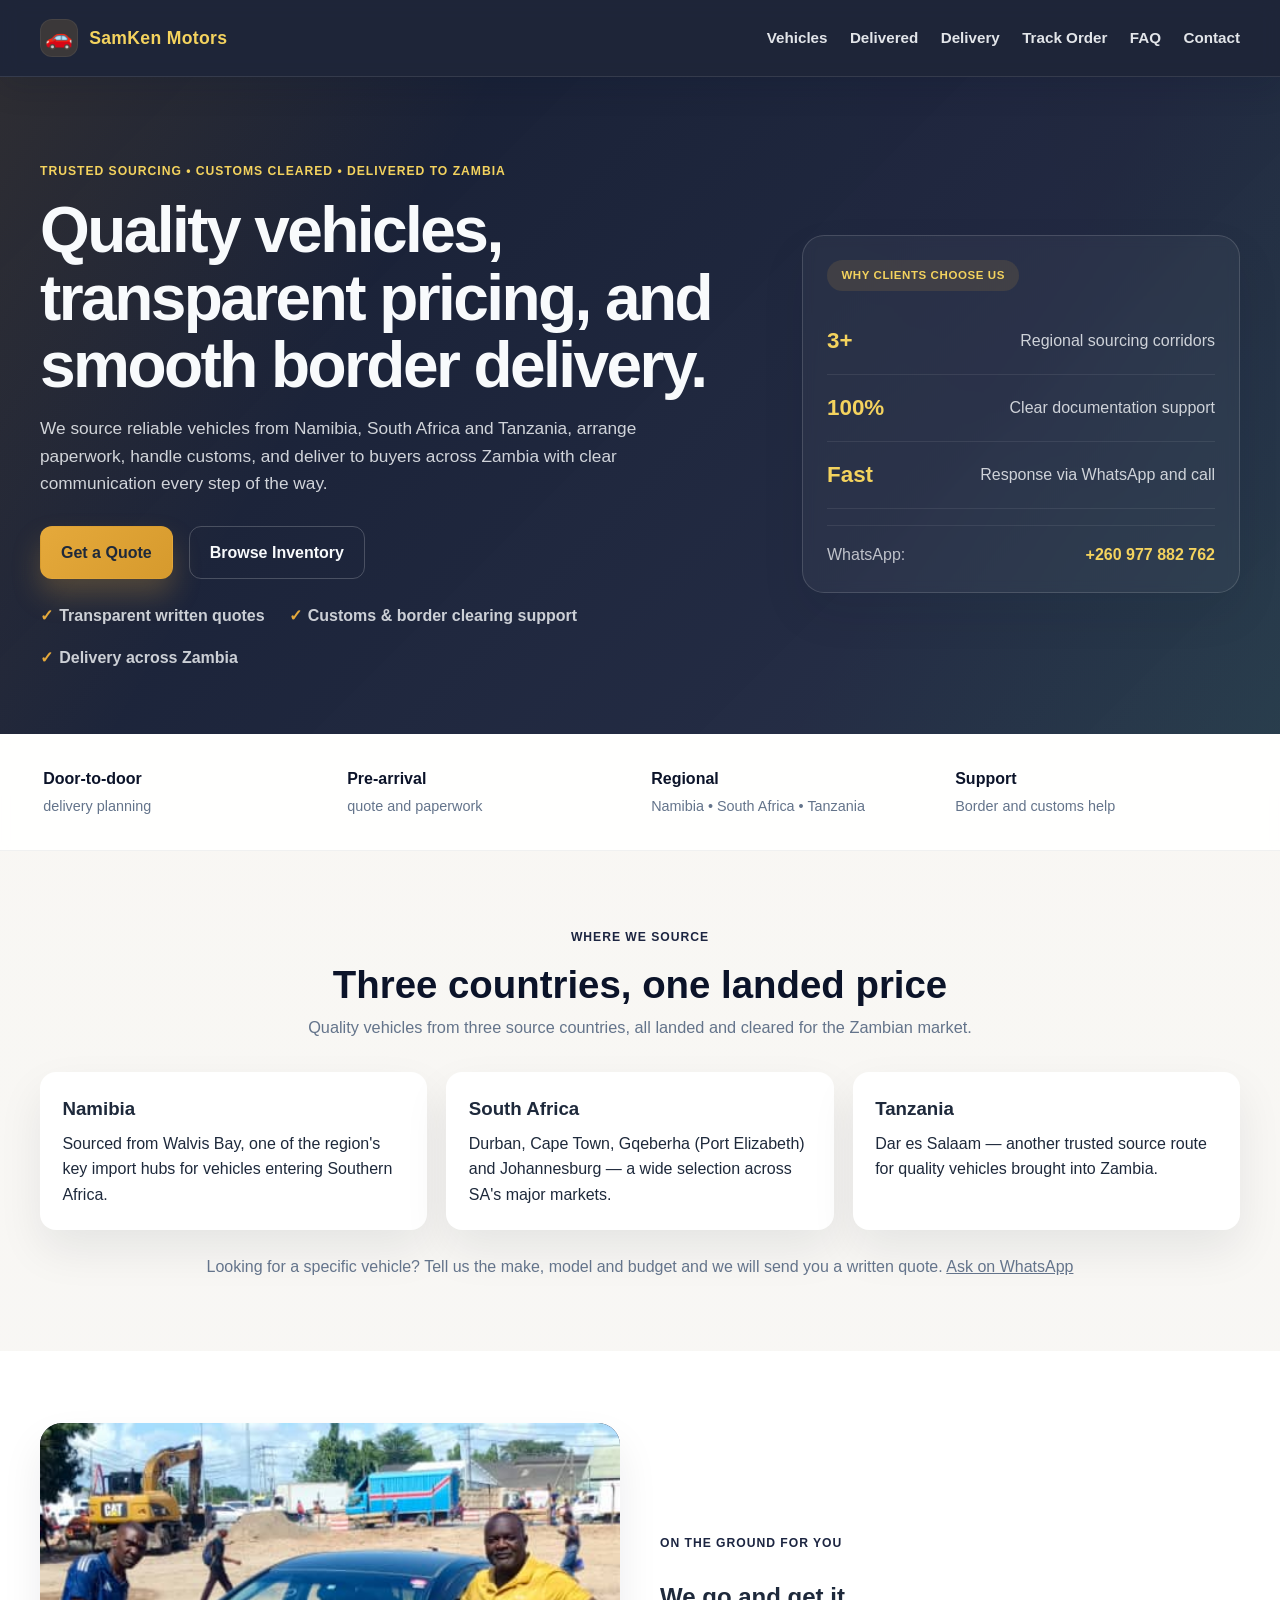
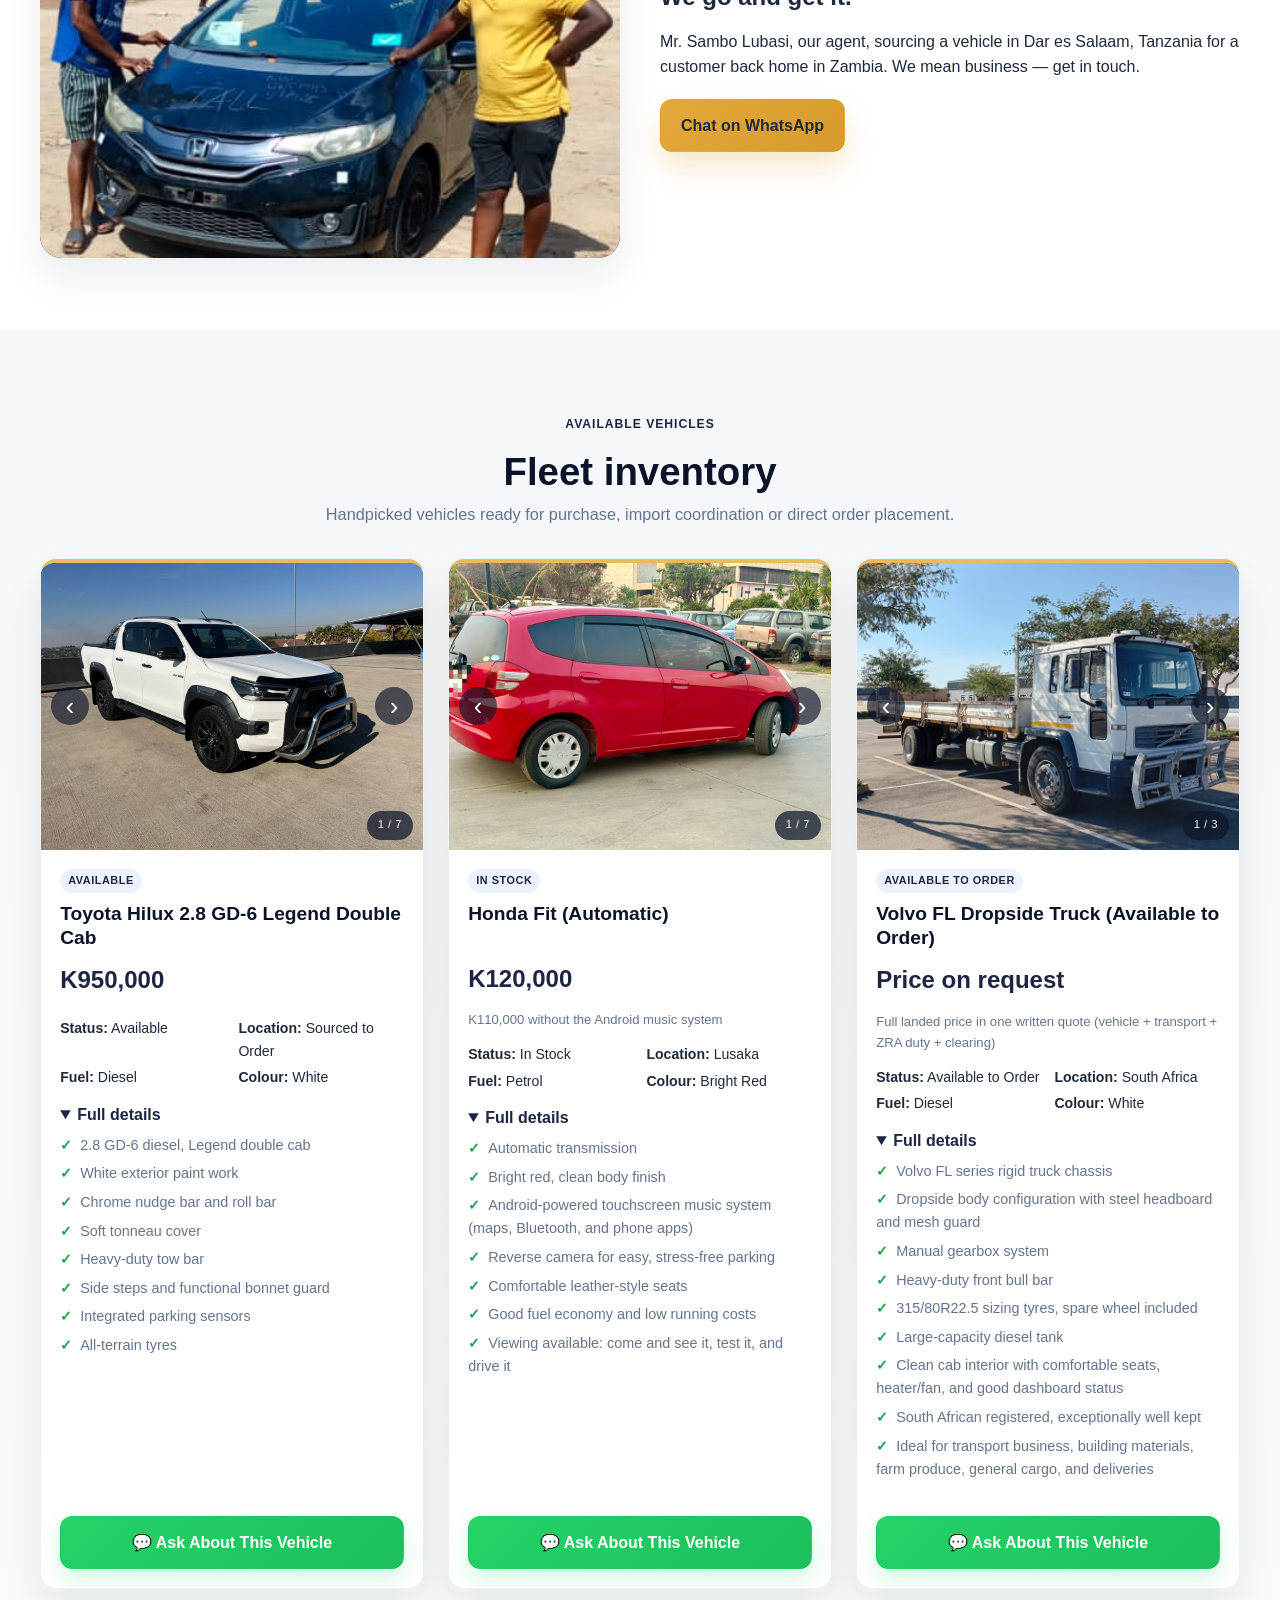
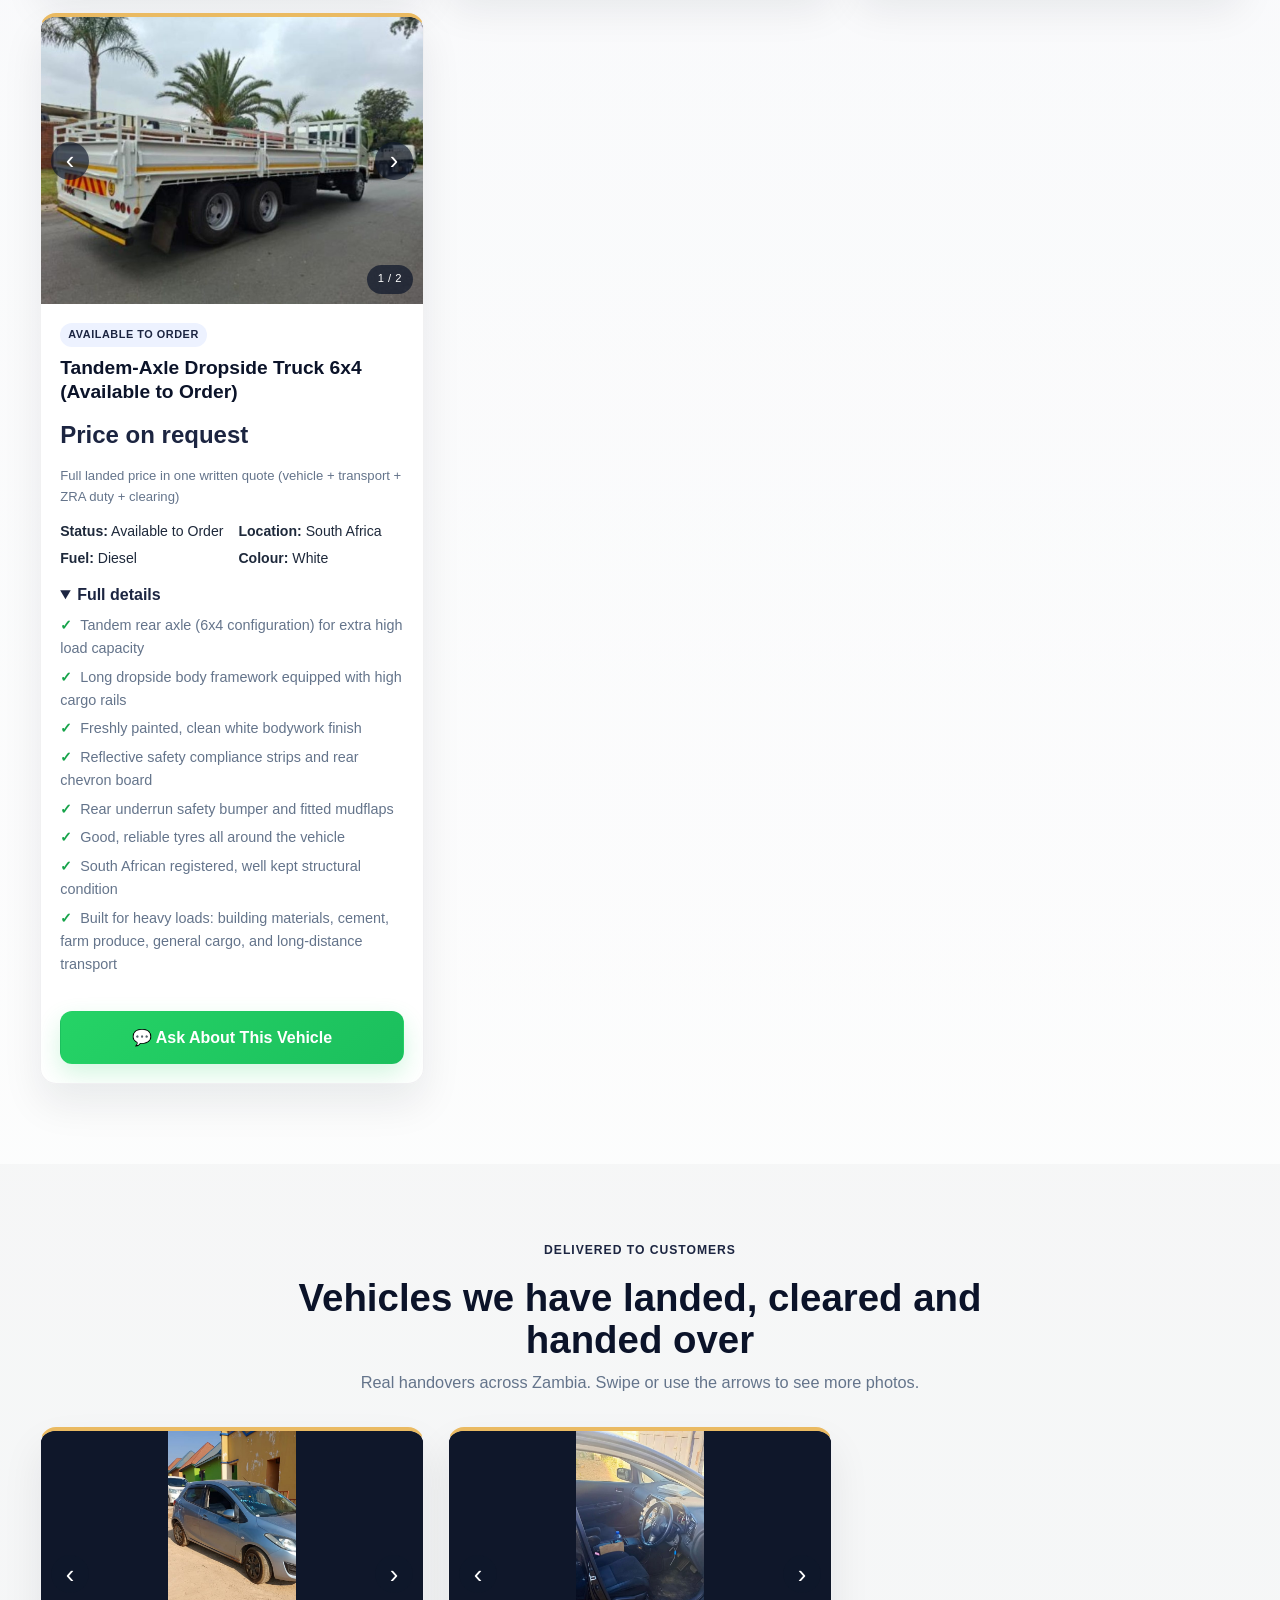
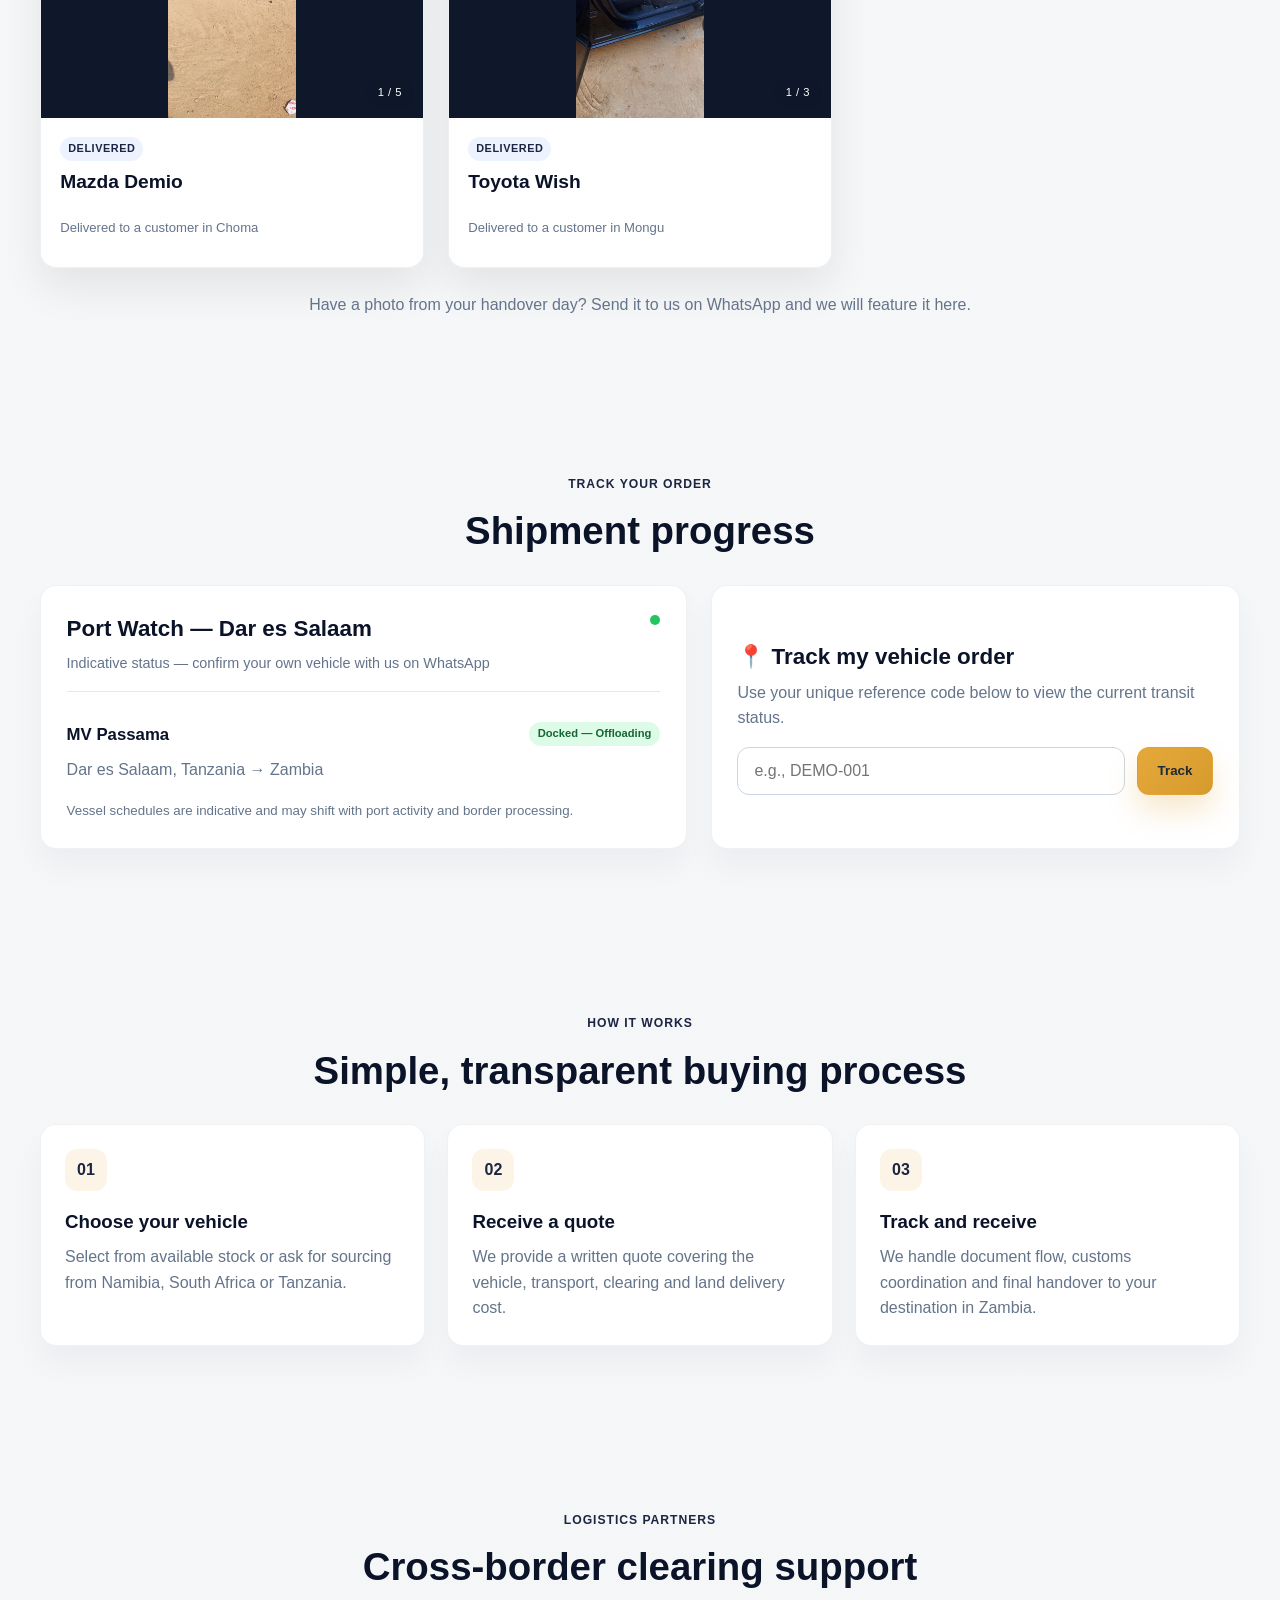
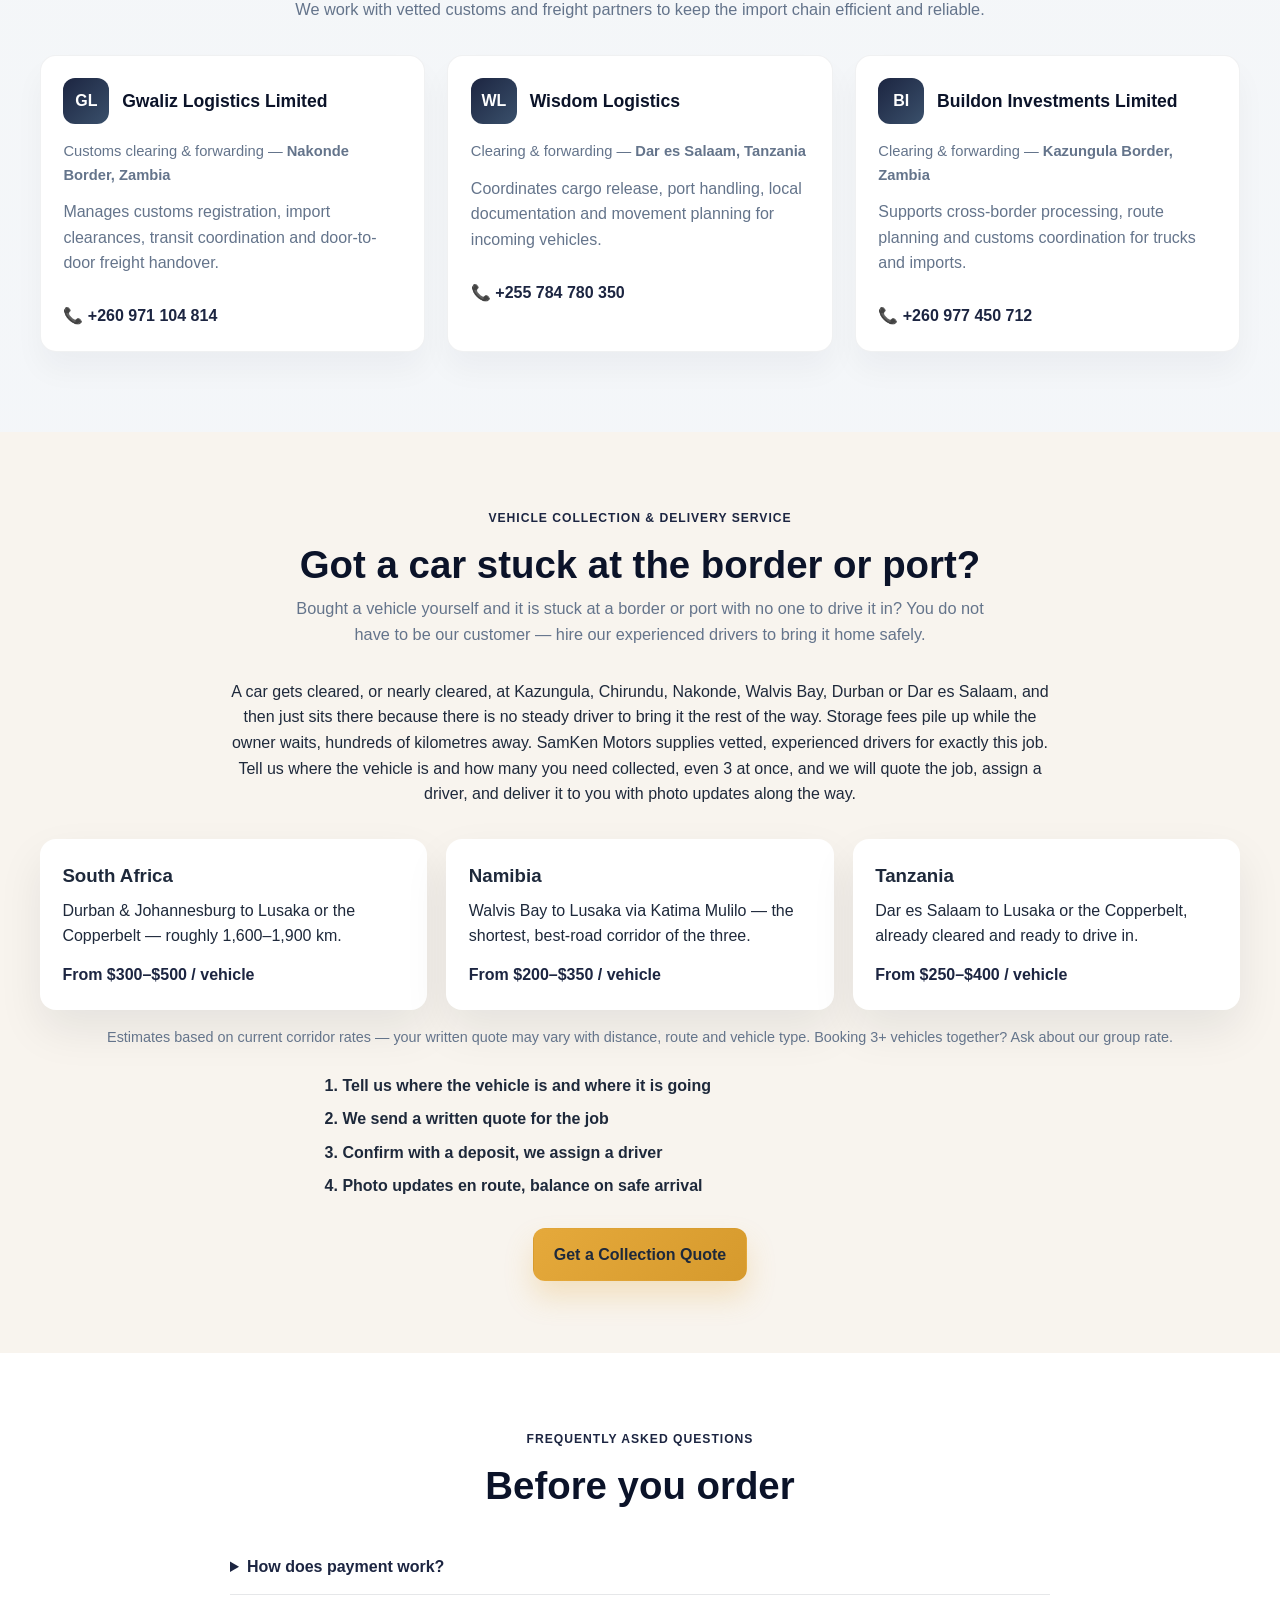
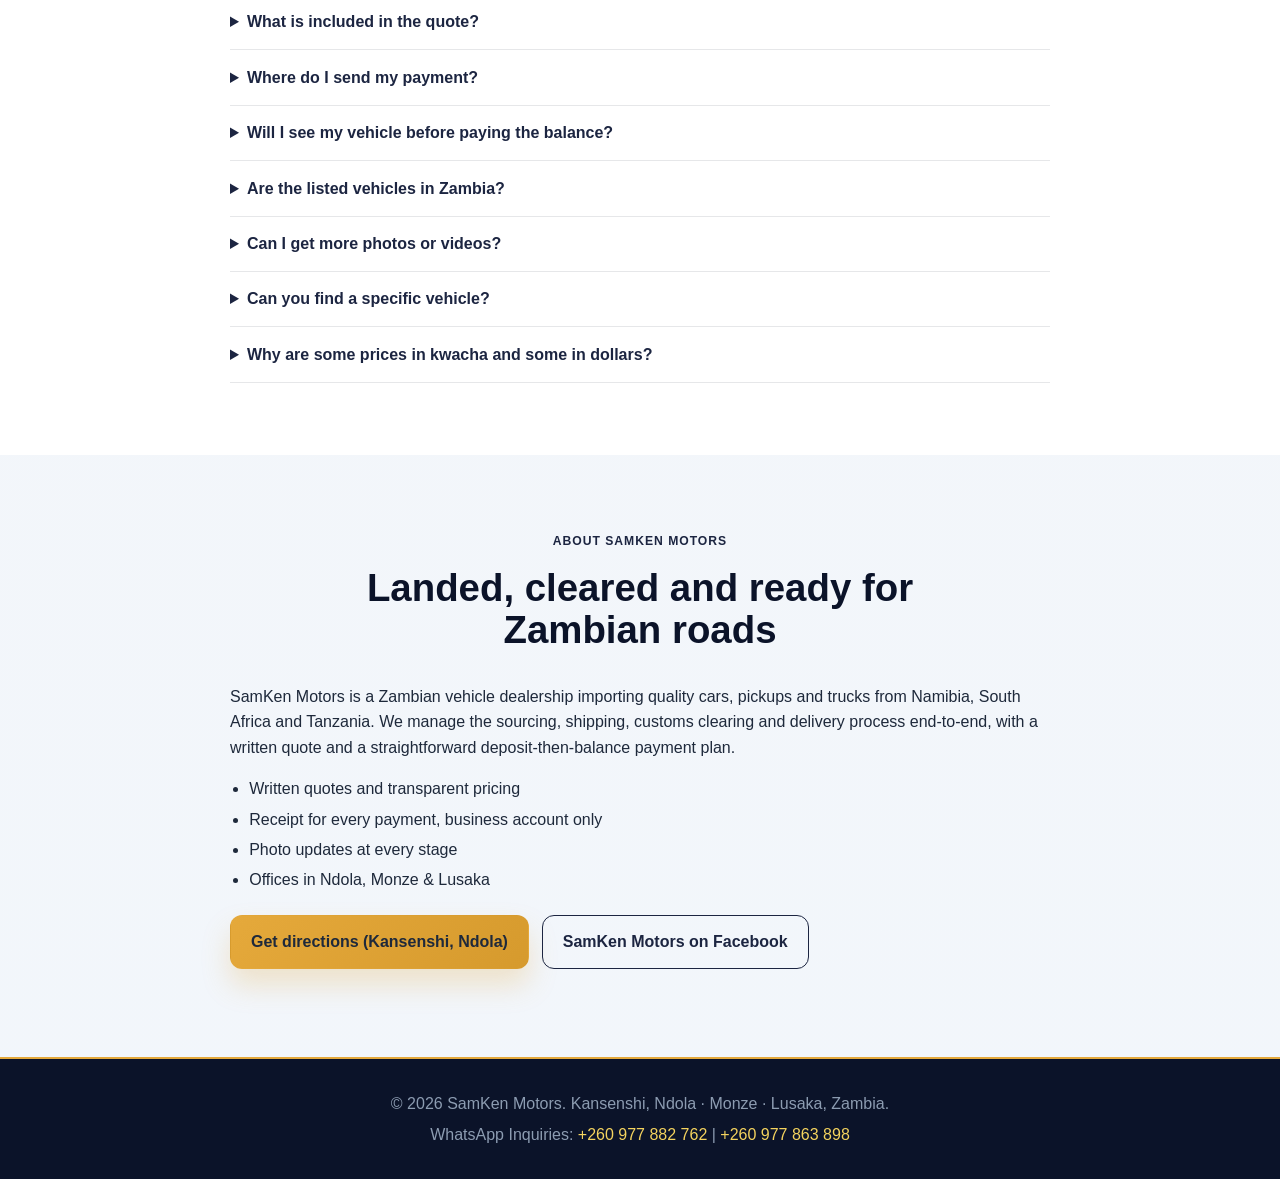
==== index.html @ f3cfbfd2 "Add files via upload" ====
<!DOCTYPE html>
<html lang="en">
  <head>
    <meta charset="UTF-8" />
    <meta name="viewport" content="width=device-width, initial-scale=1.0" />
    <meta
      name="description"
      content="SamKen Motors supplies quality vehicles from Namibia, South Africa and Tanzania to Zambia with transparent pricing, clear customs support and reliable delivery."
    />
    <meta name="theme-color" content="#0b1329" />
    <title>SamKen Motors | Quality Vehicles Delivered to Zambia</title>
    <link rel="stylesheet" href="styles.css" />
  </head>
  <body>
    <header class="site-header">
      <div class="container nav-container">
        <div class="brand" aria-label="SamKen Motors home">
          <span class="brand-logo">🚗</span>
          <span class="brand-name">SamKen Motors</span>
        </div>

        <button id="nav-toggle" class="nav-toggle-btn" aria-label="Toggle navigation menu">
          <span></span>
          <span></span>
          <span></span>
        </button>

        <nav id="nav-menu" class="nav-links" aria-label="Main navigation">
          <a href="#inventory-gallery">Vehicles</a>
          <a href="#delivered-section">Delivered</a>
          <a href="#delivery-service">Delivery</a>
          <a href="#tracking-portal">Track Order</a>
          <a href="#faq">FAQ</a>
          <a href="#contact-section">Contact</a>
        </nav>
      </div>
    </header>

    <main>
      <section class="hero-section">
        <div class="container hero-layout">
          <div class="hero-copy">
            <p class="eyebrow">Trusted sourcing • Customs cleared • Delivered to Zambia</p>
            <h1>Quality vehicles, transparent pricing, and smooth border delivery.</h1>
            <p class="hero-text">
              We source reliable vehicles from Namibia, South Africa and Tanzania, arrange paperwork,
              handle customs, and deliver to buyers across Zambia with clear communication every step of the way.
            </p>

            <div class="cta-row">
              <a class="btn btn-primary" href="https://wa.me/260977882762?text=Hello%20SamKen%20Motors%2C%20I%20want%20to%20buy%20a%20vehicle" target="_blank" rel="noopener">Get a Quote</a>
              <a class="btn btn-secondary" href="#inventory-gallery">Browse Inventory</a>
            </div>

            <ul class="hero-points" aria-label="Business benefits">
              <li>Transparent written quotes</li>
              <li>Customs &amp; border clearing support</li>
              <li>Delivery across Zambia</li>
            </ul>
          </div>

          <div class="hero-panel" aria-label="Why SamKen Motors">
            <div class="panel-badge">Why clients choose us</div>
            <div class="mini-stat">
              <strong>3+</strong>
              <span>Regional sourcing corridors</span>
            </div>
            <div class="mini-stat">
              <strong>100%</strong>
              <span>Clear documentation support</span>
            </div>
            <div class="mini-stat">
              <strong>Fast</strong>
              <span>Response via WhatsApp and call</span>
            </div>
            <div class="panel-cta">
              <span>WhatsApp:</span>
              <a href="https://wa.me/260977882762" target="_blank" rel="noopener">+260 977 882 762</a>
            </div>
          </div>
        </div>
      </section>

      <section class="trust-strip" aria-label="Company highlights">
        <div class="container trust-grid">
          <div><strong>Door-to-door</strong><span>delivery planning</span></div>
          <div><strong>Pre-arrival</strong><span>quote and paperwork</span></div>
          <div><strong>Regional</strong><span>Namibia • South Africa • Tanzania</span></div>
          <div><strong>Support</strong><span>Border and customs help</span></div>
        </div>
      </section>



      <section id="sourcing" class="sourcing-section">
        <div class="container">
          <div class="section-heading">
            <p class="eyebrow eyebrow-dark">Where we source</p>
            <h2>Three countries, one landed price</h2>
            <p class="section-subtitle">Quality vehicles from three source countries, all landed and cleared for the Zambian market.</p>
          </div>
          <div class="corridor-grid">
            <article class="corridor-card"><h3>Namibia</h3><p>Sourced from Walvis Bay, one of the region's key import hubs for vehicles entering Southern Africa.</p></article>
            <article class="corridor-card"><h3>South Africa</h3><p>Durban, Cape Town, Gqeberha (Port Elizabeth) and Johannesburg &mdash; a wide selection across SA's major markets.</p></article>
            <article class="corridor-card"><h3>Tanzania</h3><p>Dar es Salaam &mdash; another trusted source route for quality vehicles brought into Zambia.</p></article>
          </div>
          <p class="delivered-note">Looking for a specific vehicle? Tell us the make, model and budget and we will send you a written quote.
            <a href="https://wa.me/260977882762" target="_blank" rel="noopener">Ask on WhatsApp</a></p>
        </div>
      </section>

      <section id="on-ground" class="ground-section">
        <div class="container ground-layout">
          <div class="ground-photo">
            <img src="images/team-sourcing-dar-1.jpg" alt="Mr. Sambo Lubasi sourcing a vehicle in Dar es Salaam, Tanzania for a SamKen Motors customer in Zambia" loading="lazy" onerror="this.classList.add('img-broken')" />
          </div>
          <div class="ground-copy">
            <p class="eyebrow eyebrow-dark">On the ground for you</p>
            <h2>We go and get it.</h2>
            <p>
              Mr. Sambo Lubasi, our agent, sourcing a vehicle in Dar es Salaam, Tanzania for a customer back home in Zambia.
              We mean business &mdash; get in touch.
            </p>
            <a class="btn btn-primary" href="https://wa.me/260977882762" target="_blank" rel="noopener">Chat on WhatsApp</a>
          </div>
        </div>
      </section>

      <section id="inventory-gallery" class="inventory-section">
        <div class="container">
          <div class="section-heading">
            <p class="eyebrow eyebrow-dark">Available vehicles</p>
            <h2>Fleet inventory</h2>
            <p class="section-subtitle">
              Handpicked vehicles ready for purchase, import coordination or direct order placement.
            </p>
          </div>
          <div id="vehicles-grid-target" class="vehicles-grid" aria-live="polite"></div>
        </div>
      </section>


      <section id="delivered-section" class="delivered-section">
        <div class="container">
          <div class="section-heading">
            <p class="eyebrow eyebrow-dark">Delivered to customers</p>
            <h2>Vehicles we have landed, cleared and handed over</h2>
            <p class="section-subtitle">Real handovers across Zambia. Swipe or use the arrows to see more photos.</p>
          </div>
          <div id="delivered-grid-target" class="vehicles-grid"></div>
          <p class="delivered-note">Have a photo from your handover day? Send it to us on WhatsApp and we will feature it here.</p>
        </div>
      </section>

      <section id="tracking-portal" class="tracking-section">
        <div class="container">
          <div class="section-heading">
            <p class="eyebrow eyebrow-dark">Track your order</p>
            <h2>Shipment progress</h2>
          </div>

          <div class="tracking-layout-wrapper">
            <div class="port-watch-card">
              <div class="card-header">
                <span class="pulse-indicator"></span>
                <h3>Port Watch — Dar es Salaam</h3>
                <p class="timestamp">Indicative status &mdash; confirm your own vehicle with us on WhatsApp</p>
              </div>

              <div class="vessel-list" id="vessel-list-target"><p class="tracker-loading">Loading shipment status&hellip;</p></div>
              <p class="disclaimer">
                <small>Vessel schedules are indicative and may shift with port activity and border processing.</small>
              </p>
            </div>

            <div class="tracker-card">
              <h3>📍 Track my vehicle order</h3>
              <p>Use your unique reference code below to view the current transit status.</p>

              <form id="vessel-tracker-form" class="tracker-form" novalidate>
                <div class="input-group">
                  <input
                    type="text"
                    id="tracking-ref-code"
                    placeholder="e.g., DEMO-001"
                    aria-label="Vehicle tracking reference code"
                    required
                  />
                  <button type="submit" class="btn btn-primary">Track</button>
                </div>
              </form>

              <div id="tracking-results-output" class="tracking-output-display" aria-live="polite"></div>
            </div>
          </div>
        </div>
      </section>

      <section id="process-section" class="process-section">
        <div class="container">
          <div class="section-heading">
            <p class="eyebrow eyebrow-dark">How it works</p>
            <h2>Simple, transparent buying process</h2>
          </div>

          <div class="process-grid">
            <article class="process-card">
              <span class="step-number">01</span>
              <h3>Choose your vehicle</h3>
              <p>Select from available stock or ask for sourcing from Namibia, South Africa or Tanzania.</p>
            </article>

            <article class="process-card">
              <span class="step-number">02</span>
              <h3>Receive a quote</h3>
              <p>We provide a written quote covering the vehicle, transport, clearing and land delivery cost.</p>
            </article>

            <article class="process-card">
              <span class="step-number">03</span>
              <h3>Track and receive</h3>
              <p>We handle document flow, customs coordination and final handover to your destination in Zambia.</p>
            </article>
          </div>
        </div>
      </section>

      <section id="clearing-partners" class="partners-section">
        <div class="container">
          <div class="section-heading">
            <p class="eyebrow eyebrow-dark">Logistics partners</p>
            <h2>Cross-border clearing support</h2>
            <p class="section-subtitle">
              We work with vetted customs and freight partners to keep the import chain efficient and reliable.
            </p>
          </div>

          <div class="partners-grid">
            <article class="partner-card">
              <div class="partner-branding">
                <div class="fallback-logo">GL</div>
                <h3>Gwaliz Logistics Limited</h3>
              </div>
              <p class="corridor-tag">Customs clearing &amp; forwarding — <strong>Nakonde Border, Zambia</strong></p>
              <p class="service-details">Manages customs registration, import clearances, transit coordination and door-to-door freight handover.</p>
              <a href="tel:+260971104814" class="partner-contact">📞 +260 971 104 814</a>
            </article>

            <article class="partner-card">
              <div class="partner-branding">
                <div class="fallback-logo">WL</div>
                <h3>Wisdom Logistics</h3>
              </div>
              <p class="corridor-tag">Clearing &amp; forwarding — <strong>Dar es Salaam, Tanzania</strong></p>
              <p class="service-details">Coordinates cargo release, port handling, local documentation and movement planning for incoming vehicles.</p>
              <a href="tel:+255784780350" class="partner-contact">📞 +255 784 780 350</a>
            </article>

            <article class="partner-card">
              <div class="partner-branding">
                <div class="fallback-logo">BI</div>
                <h3>Buildon Investments Limited</h3>
              </div>
              <p class="corridor-tag">Clearing &amp; forwarding — <strong>Kazungula Border, Zambia</strong></p>
              <p class="service-details">Supports cross-border processing, route planning and customs coordination for trucks and imports.</p>
              <a href="tel:+260977450712" class="partner-contact">📞 +260 977 450 712</a>
            </article>
          </div>
        </div>
      </section>

      <section id="delivery-service" class="delivery-section">
        <div class="container">
          <div class="section-heading">
            <p class="eyebrow eyebrow-dark">Vehicle collection &amp; delivery service</p>
            <h2>Got a car stuck at the border or port?</h2>
            <p class="section-subtitle">
              Bought a vehicle yourself and it is stuck at a border or port with no one to drive it in?
              You do not have to be our customer &mdash; hire our experienced drivers to bring it home safely.
            </p>
          </div>

          <p class="delivery-intro">
            A car gets cleared, or nearly cleared, at Kazungula, Chirundu, Nakonde, Walvis Bay, Durban or Dar es Salaam,
            and then just sits there because there is no steady driver to bring it the rest of the way. Storage fees pile up
            while the owner waits, hundreds of kilometres away. SamKen Motors supplies vetted, experienced drivers for exactly
            this job. Tell us where the vehicle is and how many you need collected, even 3 at once, and we will quote the job,
            assign a driver, and deliver it to you with photo updates along the way.
          </p>

          <div class="corridor-grid">
            <article class="corridor-card">
              <h3>South Africa</h3>
              <p>Durban &amp; Johannesburg to Lusaka or the Copperbelt &mdash; roughly 1,600&ndash;1,900 km.</p>
              <p class="corridor-price">From $300&ndash;$500 / vehicle</p>
            </article>
            <article class="corridor-card">
              <h3>Namibia</h3>
              <p>Walvis Bay to Lusaka via Katima Mulilo &mdash; the shortest, best-road corridor of the three.</p>
              <p class="corridor-price">From $200&ndash;$350 / vehicle</p>
            </article>
            <article class="corridor-card">
              <h3>Tanzania</h3>
              <p>Dar es Salaam to Lusaka or the Copperbelt, already cleared and ready to drive in.</p>
              <p class="corridor-price">From $250&ndash;$400 / vehicle</p>
            </article>
          </div>

          <p class="delivery-estimate">
            Estimates based on current corridor rates &mdash; your written quote may vary with distance, route and vehicle type.
            Booking 3+ vehicles together? Ask about our group rate.
          </p>

          <ol class="delivery-steps">
            <li>Tell us where the vehicle is and where it is going</li>
            <li>We send a written quote for the job</li>
            <li>Confirm with a deposit, we assign a driver</li>
            <li>Photo updates en route, balance on safe arrival</li>
          </ol>

          <div class="delivery-cta">
            <a class="btn btn-primary" href="https://wa.me/260977882762?text=Hi%20SamKen%20Motors%2C%20I%20have%20a%20vehicle%20that%20needs%20collecting%20and%20delivering%20to%20me%20in%20Zambia." target="_blank" rel="noopener">Get a Collection Quote</a>
          </div>
        </div>
      </section>

      <section id="faq" class="faq-section">
        <div class="container faq-container">
          <div class="section-heading">
            <p class="eyebrow eyebrow-dark">Frequently asked questions</p>
            <h2>Before you order</h2>
          </div>
          <details class="faq-item"><summary>How does payment work?</summary><p>You pay a deposit to confirm the order. We buy and ship the vehicle, and you pay the balance when it arrives in Zambia.</p></details>
          <details class="faq-item"><summary>What is included in the quote?</summary><p>Vehicle + transport + ZRA duty + clearing, in one written landed price.</p></details>
          <details class="faq-item"><summary>Where do I send my payment?</summary><p>Payments go to our business account only, and you receive a receipt for every payment.</p></details>
          <details class="faq-item"><summary>Will I see my vehicle before paying the balance?</summary><p>Yes. We send photo updates at every stage, and you inspect the vehicle before paying the balance.</p></details>
          <details class="faq-item"><summary>Are the listed vehicles in Zambia?</summary><p>Some are, and you can view them (the listing says where). Others are in South Africa and available to order, and we bring them to Zambia for you.</p></details>
          <details class="faq-item"><summary>Can I get more photos or videos?</summary><p>Yes. Message us on WhatsApp and we will send more photos and videos of any vehicle.</p></details>
          <details class="faq-item"><summary>Can you find a specific vehicle?</summary><p>Yes. Tell us the make, model, year and your total budget, and we will send a written quote.</p></details>
          <details class="faq-item"><summary>Why are some prices in kwacha and some in dollars?</summary><p>Vehicle prices are in kwacha. The collection and delivery service for cars stuck at borders is quoted in US dollars because it is priced on cross-border corridor costs.</p></details>
        </div>
      </section>

      <section id="about" class="about-section">
        <div class="container about-container">
          <div class="section-heading">
            <p class="eyebrow eyebrow-dark">About SamKen Motors</p>
            <h2>Landed, cleared and ready for Zambian roads</h2>
          </div>
          <p>
            SamKen Motors is a Zambian vehicle dealership importing quality cars, pickups and trucks from Namibia, South Africa and Tanzania.
            We manage the sourcing, shipping, customs clearing and delivery process end-to-end, with a written quote and a straightforward
            deposit-then-balance payment plan.
          </p>
          <ul class="about-points">
            <li>Written quotes and transparent pricing</li>
            <li>Receipt for every payment, business account only</li>
            <li>Photo updates at every stage</li>
            <li>Offices in Ndola, Monze &amp; Lusaka</li>
          </ul>
          <p class="about-links">
            <a class="btn btn-primary" href="https://www.google.com/maps/search/?api=1&amp;query=Kansenshi%20Ndola%20Zambia" target="_blank" rel="noopener">Get directions (Kansenshi, Ndola)</a>
            <a class="btn btn-secondary btn-dark-text" href="https://www.facebook.com/samkenmotors" target="_blank" rel="noopener">SamKen Motors on Facebook</a>
          </p>
        </div>
      </section>
    </main>

    <footer id="contact-section" class="main-footer">
      <div class="container footer-content">
        <p>&copy; 2026 SamKen Motors. Kansenshi, Ndola · Monze · Lusaka, Zambia.</p>
        <p>
          WhatsApp Inquiries:
          <a href="https://wa.me/260977882762" target="_blank" rel="noopener">+260 977 882 762</a>
          |
          <a href="https://wa.me/260977863898" target="_blank" rel="noopener">+260 977 863 898</a>
        </p>
      </div>
    </footer>

    <script src="vehicles.js"></script>
    <script src="script.js"></script>
  </body>
</html>
---- styles.css ----
/* Global Brand Stylesheet for SamKen Motors */
:root {
  --navy-dark: #0b1329;
  --navy-primary: #1c2541;
  --navy-light: #3a506b;
  --gold-primary: #e5a93b;
  --gold-light: #f4d35e;
  --text-dark: #1e293b;
  --text-light: #f8fafc;
  --muted: #64748b;
  --white: #ffffff;
  --bg-soft: #f5f7fb;
  --bg-cream: #f8f4ee;
  --shadow-soft: 0 20px 45px rgba(15, 23, 42, 0.08);
  --shadow-card: 0 20px 40px rgba(15, 23, 42, 0.08);
  --radius-lg: 22px;
  --radius-md: 16px;
}

* {
  box-sizing: border-box;
  margin: 0;
  padding: 0;
}

html {
  scroll-behavior: smooth;
}

body {
  background: linear-gradient(180deg, #f9f7f3 0%, #f2f6fb 100%);
  color: var(--text-dark);
  line-height: 1.6;
  font-family: -apple-system, BlinkMacSystemFont, "Segoe UI", Roboto, Helvetica, Arial, sans-serif;
}

a {
  color: inherit;
}

img {
  max-width: 100%;
  display: block;
}

.container {
  width: min(1200px, calc(100% - 2rem));
  margin: 0 auto;
}

.site-header {
  position: sticky;
  top: 0;
  z-index: 1000;
  background: rgba(11, 19, 41, 0.92);
  backdrop-filter: blur(10px);
  border-bottom: 1px solid rgba(255, 255, 255, 0.1);
  box-shadow: 0 12px 30px rgba(11, 19, 41, 0.12);
}

.nav-container {
  display: flex;
  justify-content: space-between;
  align-items: center;
  min-height: 76px;
}

.brand {
  display: inline-flex;
  align-items: center;
  gap: 0.7rem;
  color: var(--gold-light);
  font-weight: 800;
  letter-spacing: 0.02em;
}

.brand-logo {
  display: inline-flex;
  width: 38px;
  height: 38px;
  align-items: center;
  justify-content: center;
  border-radius: 12px;
  background: rgba(229, 169, 59, 0.14);
  font-size: 1.4rem;
  box-shadow: inset 0 0 0 1px rgba(255,255,255,0.06);
}

.brand-name {
  font-size: 1.1rem;
}

.nav-links {
  display: flex;
  align-items: center;
  gap: 1.4rem;
}

.nav-links a {
  color: var(--text-light);
  text-decoration: none;
  font-size: 0.95rem;
  font-weight: 600;
  opacity: 0.9;
  transition: color 0.2s ease, opacity 0.2s ease;
}

.nav-links a:hover,
.nav-links a:focus-visible {
  color: var(--gold-primary);
  opacity: 1;
}

.nav-toggle-btn {
  display: none;
  background: transparent;
  border: 1px solid rgba(255,255,255,0.15);
  border-radius: 10px;
  padding: 0.55rem 0.6rem;
  cursor: pointer;
  flex-direction: column;
  gap: 0.28rem;
}

.nav-toggle-btn span {
  width: 22px;
  height: 2.5px;
  background: var(--white);
  border-radius: 999px;
}

.hero-section {
  background:
    linear-gradient(135deg, rgba(11, 19, 41, 0.96), rgba(28, 37, 65, 0.94)),
    radial-gradient(circle at top right, rgba(229, 169, 59, 0.18), transparent 35%);
  color: var(--text-light);
  padding: 5rem 0 4rem;
  position: relative;
  overflow: hidden;
}

.hero-section::before {
  content: "";
  position: absolute;
  inset: 0;
  background: linear-gradient(120deg, rgba(229,169,59,0.12), transparent 30%, transparent 70%, rgba(34,197,94,0.08));
  pointer-events: none;
}

.hero-layout {
  display: grid;
  grid-template-columns: 1.25fr 0.75fr;
  align-items: center;
  gap: 2rem;
  position: relative;
  z-index: 1;
}

.eyebrow {
  display: inline-block;
  font-size: 0.76rem;
  text-transform: uppercase;
  letter-spacing: 0.08em;
  font-weight: 800;
  color: var(--gold-light);
  margin-bottom: 1rem;
}

.eyebrow-dark {
  color: var(--navy-primary);
}

.hero-copy h1 {
  font-size: clamp(2.4rem, 5vw, 4.1rem);
  line-height: 1.05;
  letter-spacing: -0.04em;
  margin-bottom: 1rem;
  max-width: 680px;
}

.hero-text {
  color: rgba(248, 250, 252, 0.82);
  font-size: 1.08rem;
  max-width: 620px;
  margin-bottom: 1.75rem;
}

.cta-row {
  display: flex;
  flex-wrap: wrap;
  gap: 1rem;
  margin-bottom: 1.5rem;
}

.btn {
  display: inline-flex;
  align-items: center;
  justify-content: center;
  min-height: 46px;
  padding: 0.8rem 1.25rem;
  border-radius: 12px;
  border: 1px solid transparent;
  font-weight: 700;
  text-decoration: none;
  transition: transform 0.2s ease, box-shadow 0.2s ease, background 0.2s ease;
  cursor: pointer;
}

.btn:hover,
.btn:focus-visible {
  transform: translateY(-1px);
}

.btn-primary {
  background: linear-gradient(135deg, var(--gold-primary), #d69a2d);
  color: #1e293b;
  box-shadow: 0 16px 28px rgba(229, 169, 59, 0.25);
}

.btn-secondary {
  background: transparent;
  border-color: rgba(255, 255, 255, 0.2);
  color: var(--text-light);
}

.hero-points {
  display: flex;
  flex-wrap: wrap;
  gap: 1rem 1.5rem;
  list-style: none;
  color: rgba(248, 250, 252, 0.8);
  font-weight: 600;
}

.hero-points li {
  position: relative;
  padding-left: 1.2rem;
}

.hero-points li::before {
  content: "✓";
  position: absolute;
  left: 0;
  color: var(--gold-primary);
}

.hero-panel {
  background: rgba(255, 255, 255, 0.04);
  border: 1px solid rgba(255, 255, 255, 0.14);
  border-radius: var(--radius-lg);
  box-shadow: var(--shadow-soft);
  padding: 1.5rem;
  backdrop-filter: blur(6px);
}

.panel-badge {
  display: inline-flex;
  margin-bottom: 1rem;
  padding: 0.42rem 0.9rem;
  border-radius: 999px;
  background: rgba(229, 169, 59, 0.12);
  color: var(--gold-light);
  font-size: 0.72rem;
  font-weight: 800;
  text-transform: uppercase;
  letter-spacing: 0.05em;
}

.mini-stat {
  display: flex;
  justify-content: space-between;
  align-items: center;
  gap: 1rem;
  padding: 0.95rem 0;
  border-bottom: 1px solid rgba(255, 255, 255, 0.08);
}

.mini-stat:last-of-type {
  border-bottom: none;
}

.mini-stat strong {
  font-size: 1.4rem;
  color: var(--gold-light);
}

.mini-stat span {
  color: rgba(248, 250, 252, 0.8);
  text-align: right;
}

.panel-cta {
  margin-top: 1rem;
  display: flex;
  justify-content: space-between;
  align-items: center;
  gap: 1rem;
  padding-top: 1rem;
  border-top: 1px solid rgba(255, 255, 255, 0.08);
}

.panel-cta span {
  color: rgba(248, 250, 252, 0.72);
}

.panel-cta a {
  color: var(--gold-light);
  font-weight: 700;
  text-decoration: none;
}

.trust-strip {
  background: rgba(255, 255, 255, 0.9);
  border-bottom: 1px solid rgba(15, 23, 42, 0.06);
  backdrop-filter: blur(4px);
}

.trust-grid {
  display: grid;
  grid-template-columns: repeat(4, minmax(0, 1fr));
  gap: 1rem;
  padding: 1.2rem 0;
}

.trust-grid > div {
  display: flex;
  flex-direction: column;
  gap: 0.2rem;
  padding: 0.8rem 0.2rem;
}

.trust-grid strong {
  color: var(--navy-dark);
}

.trust-grid span {
  color: var(--muted);
  font-size: 0.9rem;
}

.inventory-section,
.tracking-section,
.process-section,
.partners-section {
  padding: 5rem 0;
}

.inventory-section {
  background: linear-gradient(180deg, rgba(245,247,251,0.85), rgba(255,255,255,0.7));
}

.section-heading {
  text-align: center;
  max-width: 700px;
  margin: 0 auto 2rem;
}

.section-heading h2 {
  font-size: clamp(2rem, 3vw, 2.8rem);
  line-height: 1.1;
  color: var(--navy-dark);
  margin-bottom: 0.5rem;
}

.section-subtitle {
  color: var(--muted);
  font-size: 1.02rem;
}

.vehicles-grid {
  display: grid;
  grid-template-columns: repeat(auto-fit, minmax(260px, 1fr));
  gap: 1.5rem;
  margin-top: 2rem;
}

.car-card {
  display: flex;
  flex-direction: column;
  background: rgba(255,255,255,0.9);
  border: 1px solid rgba(15, 23, 42, 0.06);
  border-radius: var(--radius-md);
  overflow: hidden;
  box-shadow: var(--shadow-card);
  transition: transform 0.2s ease, box-shadow 0.2s ease;
  border-top: 4px solid rgba(229,169,59,0.8);
}

.car-card:hover,
.car-card:focus-within {
  transform: translateY(-5px);
  box-shadow: 0 26px 42px rgba(15, 23, 42, 0.12);
}

.car-image-frame {
  position: relative;
  display: block;
  width: 100%;
  height: 210px;
  background: linear-gradient(135deg, #dfeaf6, #c8d4e7);
  overflow: hidden;
}

.car-vehicle-image {
  width: 100%;
  height: 100%;
  object-fit: cover;
  display: block;
  filter: saturate(1.04) contrast(1.04);
  transition: transform 0.25s ease;
}

.car-card:hover .car-vehicle-image {
  transform: scale(1.03);
}

.car-image-placeholder {
  display: flex;
  align-items: center;
  justify-content: center;
  position: relative;
  height: 210px;
  background: linear-gradient(135deg, #dfeaf6, #c8d4e7);
  font-size: 3rem;
}

.image-badge {
  position: absolute;
  right: 12px;
  bottom: 12px;
  background: rgba(15, 23, 42, 0.72);
  color: var(--white);
  border-radius: 999px;
  padding: 0.35rem 0.7rem;
  font-size: 0.7rem;
  letter-spacing: 0.04em;
}

.car-info {
  padding: 1.3rem 1.2rem 1.4rem;
  display: flex;
  flex: 1;
  flex-direction: column;
}

.car-location-badge {
  display: inline-flex;
  align-self: flex-start;
  margin-bottom: 0.6rem;
  padding: 0.2rem 0.5rem;
  border-radius: 999px;
  background: #edf2ff;
  color: var(--navy-primary);
  font-size: 0.68rem;
  font-weight: 700;
  letter-spacing: 0.05em;
  text-transform: uppercase;
}

.car-info h3 {
  font-size: 1.2rem;
  color: var(--navy-dark);
  margin-bottom: 0.25rem;
}

.car-price-tag {
  color: var(--navy-primary);
  font-size: 1.5rem;
  font-weight: 800;
  margin: 0.45rem 0 0.9rem;
}

.car-features-list {
  list-style: none;
  margin-bottom: 1.2rem;
  color: var(--muted);
  display: grid;
  gap: 0.35rem;
  font-size: 0.9rem;
}

.car-features-list li::before {
  content: "✓";
  color: #16a34a;
  font-weight: 700;
  margin-right: 0.5rem;
}

.btn-whatsapp {
  margin-top: auto;
  background: linear-gradient(135deg, #25d366, #1bbf5d);
  color: var(--white);
  box-shadow: 0 10px 24px rgba(37, 211, 102, 0.2);
}

.btn-whatsapp:hover,
.btn-whatsapp:focus-visible {
  background: linear-gradient(135deg, #1ebc5b, #1aa84f);
}

.tracking-layout-wrapper {
  display: grid;
  grid-template-columns: 1.1fr 0.9fr;
  gap: 1.5rem;
  align-items: stretch;
}

.port-watch-card,
.tracker-card,
.process-card,
.partner-card {
  background: var(--white);
  border: 1px solid rgba(15, 23, 42, 0.06);
  border-radius: var(--radius-md);
  box-shadow: 0 18px 30px rgba(15, 23, 42, 0.04);
}

.port-watch-card,
.tracker-card {
  padding: 1.6rem;
}

.card-header {
  position: relative;
  padding-bottom: 1rem;
  border-bottom: 1px solid #e2e8f0;
  margin-bottom: 1rem;
}

.card-header h3,
.tracker-card h3 {
  font-size: 1.4rem;
  color: var(--navy-dark);
  margin-bottom: 0.3rem;
}

.pulse-indicator {
  position: absolute;
  right: 0;
  top: 4px;
  display: inline-block;
  width: 10px;
  height: 10px;
  border-radius: 50%;
  background: #22c55e;
  box-shadow: 0 0 0 0 rgba(34, 197, 94, 0.6);
  animation: pulse 2s infinite;
}

.timestamp {
  color: var(--muted);
  font-size: 0.9rem;
}

.vessel-list {
  display: grid;
  gap: 0.8rem;
}

.vessel-item {
  padding: 0.9rem 0;
  border-bottom: 1px dashed #dfe5ee;
}

.vessel-item:last-child {
  border-bottom: none;
}

.vessel-meta {
  display: flex;
  justify-content: space-between;
  gap: 1rem;
  align-items: start;
  margin-bottom: 0.5rem;
}

.vessel-meta h4 {
  font-size: 1.05rem;
  color: var(--navy-dark);
}

.badge {
  display: inline-flex;
  align-items: center;
  justify-content: center;
  padding: 0.2rem 0.55rem;
  border-radius: 999px;
  font-size: 0.7rem;
  font-weight: 800;
}

.status-green {
  background: #dcfce7;
  color: #166534;
}

.status-amber {
  background: #fef3c7;
  color: #92400e;
}

.vessel-item p,
.tracker-card p,
.disclaimer,
.service-details,
.process-card p {
  color: var(--muted);
}

.tracker-card {
  display: flex;
  flex-direction: column;
  justify-content: center;
}

.tracker-form {
  margin-top: 1rem;
}

.input-group {
  display: flex;
  gap: 0.75rem;
}

.input-group input {
  flex: 1;
  min-height: 48px;
  padding: 0.8rem 1rem;
  border-radius: 12px;
  border: 1px solid #cbd5e1;
  font-size: 1rem;
  color: var(--text-dark);
  background: #fff;
}

.input-group input:focus-visible {
  outline: 3px solid rgba(28, 37, 65, 0.15);
  border-color: var(--navy-primary);
}

.tracking-output-display {
  display: none;
  margin-top: 1.25rem;
  padding: 1rem;
  background: var(--bg-soft);
  border: 1px solid #e2e8f0;
  border-radius: 12px;
  color: var(--text-dark);
}

.tracker-loading {
  color: var(--muted);
}

.tracking-card-result {
  display: grid;
  gap: 0.9rem;
}

.result-header {
  display: flex;
  justify-content: space-between;
  align-items: center;
  gap: 1rem;
  flex-wrap: wrap;
}

.result-header h4 {
  font-size: 1rem;
  color: var(--navy-dark);
}

.highlight-code {
  background: #0f172a;
  color: #f8fafc;
  border-radius: 8px;
  padding: 0.25rem 0.45rem;
  font-weight: 700;
}

.status-pill {
  display: inline-flex;
  align-items: center;
  justify-content: center;
  background: #e0f2fe;
  color: #075985;
  border-radius: 999px;
  padding: 0.3rem 0.7rem;
  font-size: 0.75rem;
  font-weight: 800;
}

.progress-bar-container {
  position: relative;
  width: 100%;
  height: 16px;
  background: #e2e8f0;
  border-radius: 999px;
  overflow: hidden;
}

.progress-bar-fill {
  position: absolute;
  inset: 0 auto 0 0;
  width: 0;
  background: linear-gradient(90deg, var(--gold-primary), #f3c86a);
  border-radius: inherit;
}

.progress-percentage-label {
  position: absolute;
  inset: 0;
  display: grid;
  place-items: center;
  font-size: 0.7rem;
  font-weight: 800;
  color: #0f172a;
}

.tracking-grid-details {
  display: grid;
  gap: 0.35rem;
  color: var(--muted);
}

.tracking-grid-details strong {
  color: var(--navy-dark);
}

.tracking-notes-block {
  background: #fff;
  padding: 0.9rem 1rem;
  border-left: 4px solid var(--navy-primary);
  border-radius: 8px;
}

.tracking-notes-block h5 {
  font-size: 0.84rem;
  text-transform: uppercase;
  letter-spacing: 0.05em;
  margin-bottom: 0.3rem;
  color: var(--navy-dark);
}

.error-state {
  border-left: 4px solid #ef4444;
  background: #fff1f2;
  padding: 0.9rem 1rem;
  border-radius: 8px;
}

.error-state h4 {
  margin-bottom: 0.5rem;
  color: #9f1239;
}

.text-alert {
  color: #b45309;
  font-weight: 700;
}

.process-grid {
  display: grid;
  grid-template-columns: repeat(3, minmax(0, 1fr));
  gap: 1.4rem;
  margin-top: 2rem;
}

.process-card {
  padding: 1.5rem;
}

.step-number {
  display: inline-flex;
  width: 42px;
  height: 42px;
  align-items: center;
  justify-content: center;
  margin-bottom: 1rem;
  border-radius: 12px;
  background: rgba(229, 169, 59, 0.12);
  color: var(--navy-primary);
  font-weight: 800;
}

.process-card h3 {
  color: var(--navy-dark);
  margin-bottom: 0.45rem;
}

.partners-grid {
  display: grid;
  grid-template-columns: repeat(3, minmax(0, 1fr));
  gap: 1.4rem;
  margin-top: 2rem;
}

.partner-card {
  padding: 1.4rem;
}

.partner-branding {
  display: flex;
  align-items: center;
  gap: 0.8rem;
  margin-bottom: 1rem;
}

.fallback-logo {
  display: grid;
  place-items: center;
  width: 46px;
  height: 46px;
  border-radius: 12px;
  background: linear-gradient(135deg, var(--navy-primary), var(--navy-light));
  color: var(--white);
  font-weight: 800;
}

.partner-branding h3 {
  font-size: 1.1rem;
  color: var(--navy-dark);
}

.corridor-tag {
  margin-bottom: 0.75rem;
  color: var(--muted);
  font-size: 0.92rem;
}

.service-details {
  margin-bottom: 1rem;
  min-height: 88px;
}

.partner-contact {
  color: var(--navy-primary);
  font-weight: 700;
  text-decoration: none;
}

.main-footer {
  background: var(--navy-dark);
  color: rgba(148, 163, 184, 0.95);
  padding: 2rem 0;
  text-align: center;
  border-top: 2px solid var(--gold-primary);
}

.footer-content {
  display: grid;
  gap: 0.35rem;
}

.footer-content a {
  color: var(--gold-light);
  text-decoration: none;
}

@keyframes pulse {
  0% {
    transform: scale(0.95);
    box-shadow: 0 0 0 0 rgba(34, 197, 94, 0.7);
  }
  70% {
    transform: scale(1);
    box-shadow: 0 0 0 10px rgba(34, 197, 94, 0);
  }
  100% {
    transform: scale(0.95);
    box-shadow: 0 0 0 0 rgba(34, 197, 94, 0);
  }
}

@media (max-width: 900px) {
  .hero-layout,
  .tracking-layout-wrapper,
  .process-grid,
  .partners-grid,
  .trust-grid {
    grid-template-columns: 1fr;
  }
}

@media (max-width: 768px) {
  .nav-toggle-btn {
    display: inline-flex;
  }

  .nav-links {
    position: absolute;
    left: 1rem;
    right: 1rem;
    top: calc(100% + 0.5rem);
    display: none;
    flex-direction: column;
    align-items: flex-start;
    padding: 1rem;
    background: rgba(11, 19, 41, 0.97);
    border: 1px solid rgba(255,255,255,0.08);
    border-radius: 16px;
    box-shadow: var(--shadow-soft);
  }

  .nav-links.active {
    display: flex;
  }

  .nav-links a {
    width: 100%;
    padding: 0.35rem 0;
  }

  .hero-section {
    padding-top: 4rem;
  }

  .cta-row,
  .input-group {
    flex-direction: column;
  }

  .btn,
  .input-group input {
    width: 100%;
  }
}

/* End of stylesheet */

/* ---- Photo slider + full details ---- */
.car-slider .car-slide { position:absolute; inset:0; opacity:0; transition:opacity .3s ease; }
.car-slider .car-slide.active { opacity:1; }
.car-slider .car-slide.img-broken { visibility:hidden; }
.car-card:hover .car-slider .car-vehicle-image { transform:none; }
.slide-btn {
  position:absolute; top:50%; transform:translateY(-50%); z-index:2;
  width:38px; height:38px; border:0; border-radius:50%; cursor:pointer;
  background:rgba(15,23,42,.65); color:#fff; font-size:1.6rem; line-height:1;
  display:flex; align-items:center; justify-content:center;
}
.slide-btn:hover, .slide-btn:focus-visible { background:rgba(229,169,59,.95); color:#0b1329; }
.slide-prev { left:10px; } .slide-next { right:10px; }
.car-slider .image-badge { z-index:2; }
.car-price-note { font-size:.82rem; color:var(--muted); margin:-.2rem 0 .6rem; }
.car-specs { list-style:none; display:grid; grid-template-columns:1fr 1fr; gap:.25rem .8rem; margin:.4rem 0 .8rem; font-size:.88rem; }
.car-details { margin:0 0 1rem; }
.car-details summary { cursor:pointer; font-weight:700; color:var(--navy-primary); margin-bottom:.4rem; }

/* ---- On the ground / delivered / delivery service ---- */
.ground-section, .delivered-section, .delivery-section { padding: 4.5rem 0; }
.ground-section { background: var(--white); }
.delivery-section { background: var(--bg-cream); }
.ground-layout { display:grid; grid-template-columns: 1fr 1fr; gap:2.5rem; align-items:center; }
.ground-photo { border-radius: var(--radius-lg); overflow:hidden; box-shadow: var(--shadow-card); background:#dfeaf6; min-height:260px; }
.ground-photo img { width:100%; height:100%; max-height:420px; object-fit:cover; }
.ground-copy h2 { margin:.3rem 0 .8rem; }
.ground-copy p { margin-bottom:1.2rem; }
img.img-broken { visibility:hidden; }
.delivered-note { margin-top:1.5rem; text-align:center; color:var(--muted); }
.delivery-intro { max-width:820px; margin:0 auto 2rem; text-align:center; }
.corridor-grid { display:grid; grid-template-columns:repeat(auto-fit,minmax(240px,1fr)); gap:1.2rem; margin-bottom:1rem; }
.corridor-card { background:var(--white); border-radius:var(--radius-md); padding:1.4rem; box-shadow:var(--shadow-soft); }
.corridor-card h3 { margin-bottom:.4rem; }
.corridor-price { margin-top:.8rem; font-weight:800; color:var(--navy-primary); }
.delivery-estimate { text-align:center; color:var(--muted); font-size:.9rem; margin:1rem 0 1.5rem; }
.delivery-steps { max-width:640px; margin:0 auto 1.8rem; padding-left:1.4rem; display:grid; gap:.5rem; font-weight:600; }
.delivery-cta { text-align:center; }
@media (max-width: 800px) { .ground-layout { grid-template-columns:1fr; } }

/* ---- Professional photo alignment (overrides) ---- */
.vehicles-grid { grid-template-columns: repeat(auto-fill, minmax(300px, 1fr)); align-items: stretch; }
.car-card { height: 100%; }
.car-image-frame, .car-image-placeholder {
  height: auto;
  aspect-ratio: 4 / 3;
  background: #0f172a;
}
.car-slider { position: relative; overflow: hidden; }
.car-slider .car-slide {
  position: absolute; inset: 0; width: 100%; height: 100%;
  object-fit: cover;              /* landscape photos fill the frame cleanly */
  object-position: center;
  background: #0f172a;
  filter: none;
}
.car-slider .image-badge { bottom: 10px; right: 10px; }
.car-card:hover .car-slider .car-slide { transform: none; }
.car-info { padding: 1.2rem; }
.car-info h3 { min-height: 2.9rem; line-height: 1.25; }
.car-specs { margin-top: .2rem; }
.btn-whatsapp { width: 100%; justify-content: center; text-align: center; }
.ground-photo { aspect-ratio: 4 / 3; min-height: 0; background: #0f172a; }
.ground-photo img { width: 100%; height: 100%; max-height: none; object-fit: cover; object-position: center 35%; }
@media (max-width: 600px) {
  .vehicles-grid { grid-template-columns: 1fr; }
  .slide-btn { width: 34px; height: 34px; }
}

.car-slider .car-slide.is-portrait { object-fit: contain; }  /* portrait photos are never cropped */

/* ---- Sourcing, FAQ, About, tracker stages ---- */
.sourcing-section, .faq-section, .about-section { padding: 4.5rem 0; }
.faq-section { background: var(--white); }
.faq-container, .about-container { max-width: 820px; }
.faq-item { border-bottom: 1px solid rgba(15,23,42,.1); padding: .9rem 0; }
.faq-item summary { cursor: pointer; font-weight: 700; color: var(--navy-primary); }
.faq-item p { margin-top: .5rem; color: var(--muted); }
.about-container p { margin-bottom: 1rem; }
.about-points { margin: 0 0 1.4rem 1.2rem; display: grid; gap: .3rem; }
.about-links { display: flex; flex-wrap: wrap; gap: .8rem; }
.btn-dark-text { color: var(--navy-primary); border-color: var(--navy-primary); }
.stage-list { list-style: none; margin-top: .8rem; display: grid; gap: .4rem; }
.stage-list li { display: flex; justify-content: space-between; gap: 1rem; padding: .4rem .6rem; border-radius: 8px; background: #f1f5f9; font-size: .9rem; }
.stage-list li.stage-done { background: #dcfce7; }
.stage-list li em { color: var(--muted); font-style: normal; white-space: nowrap; }
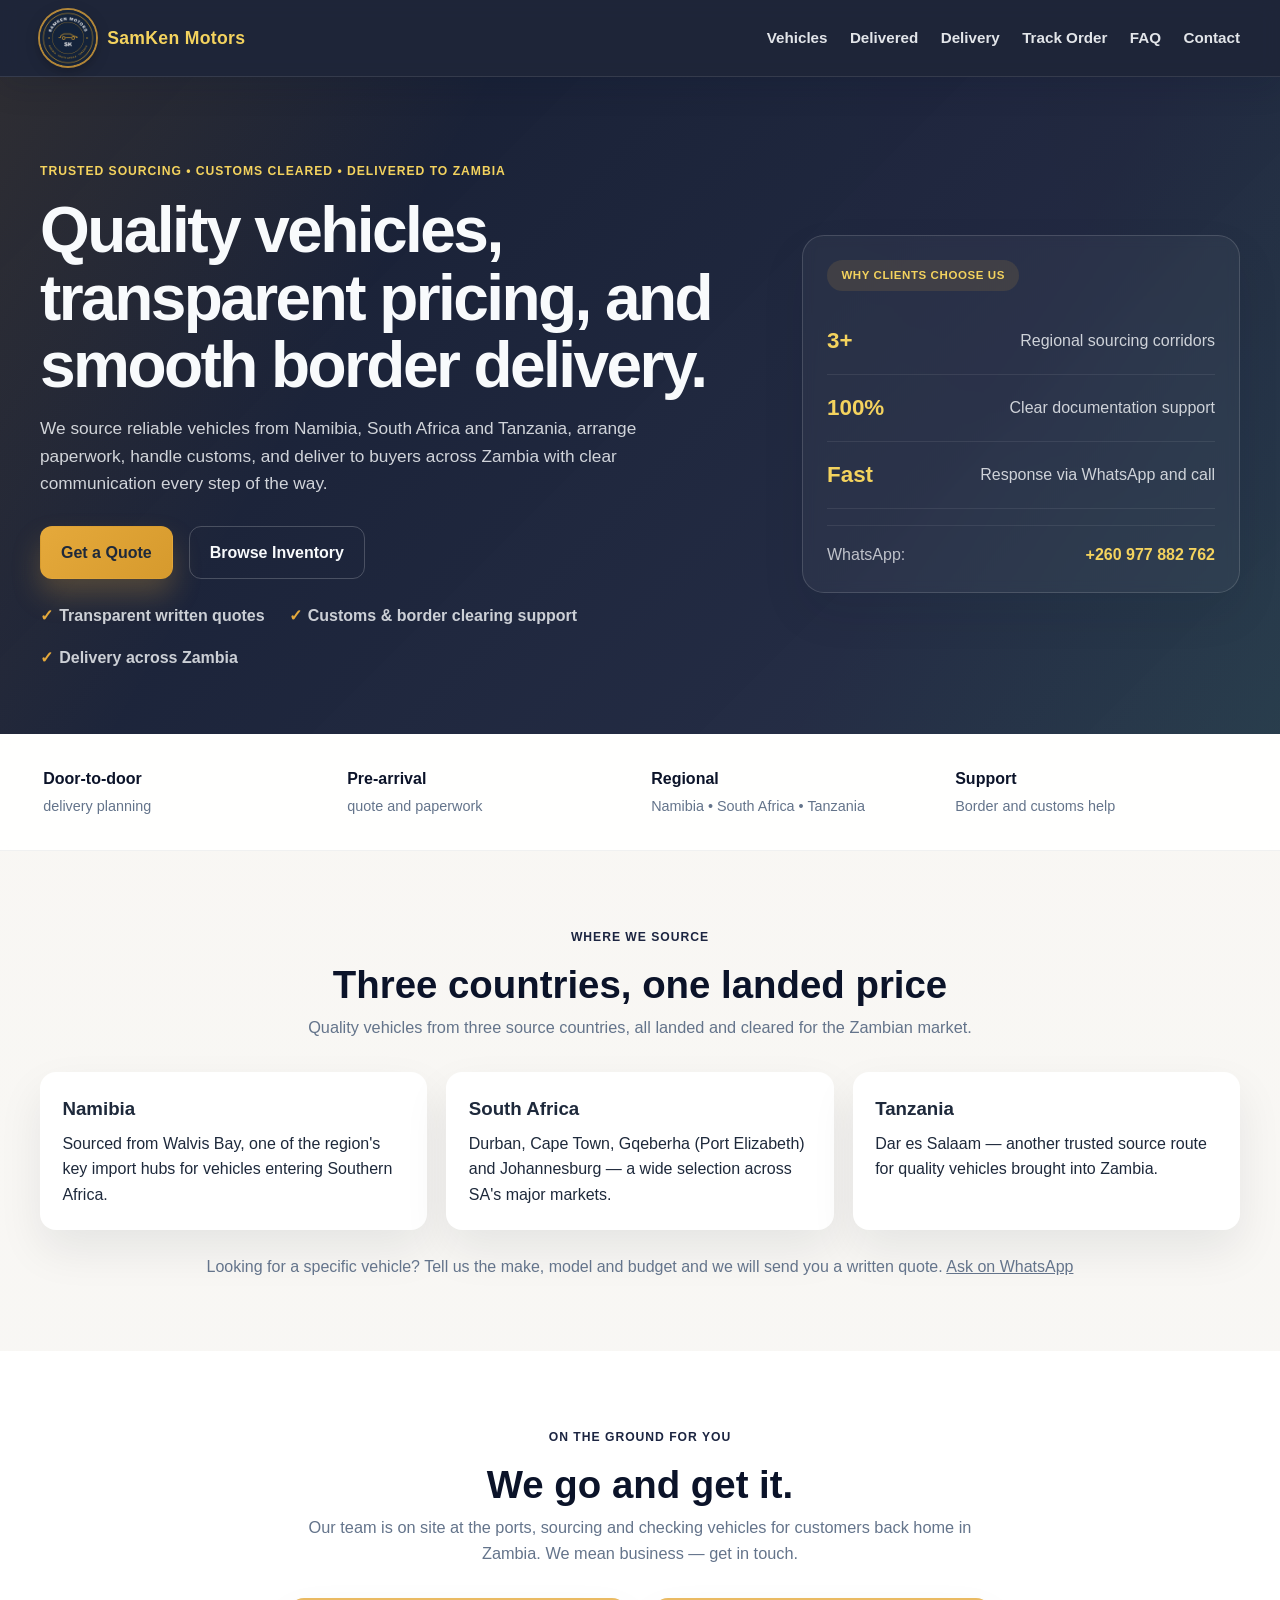
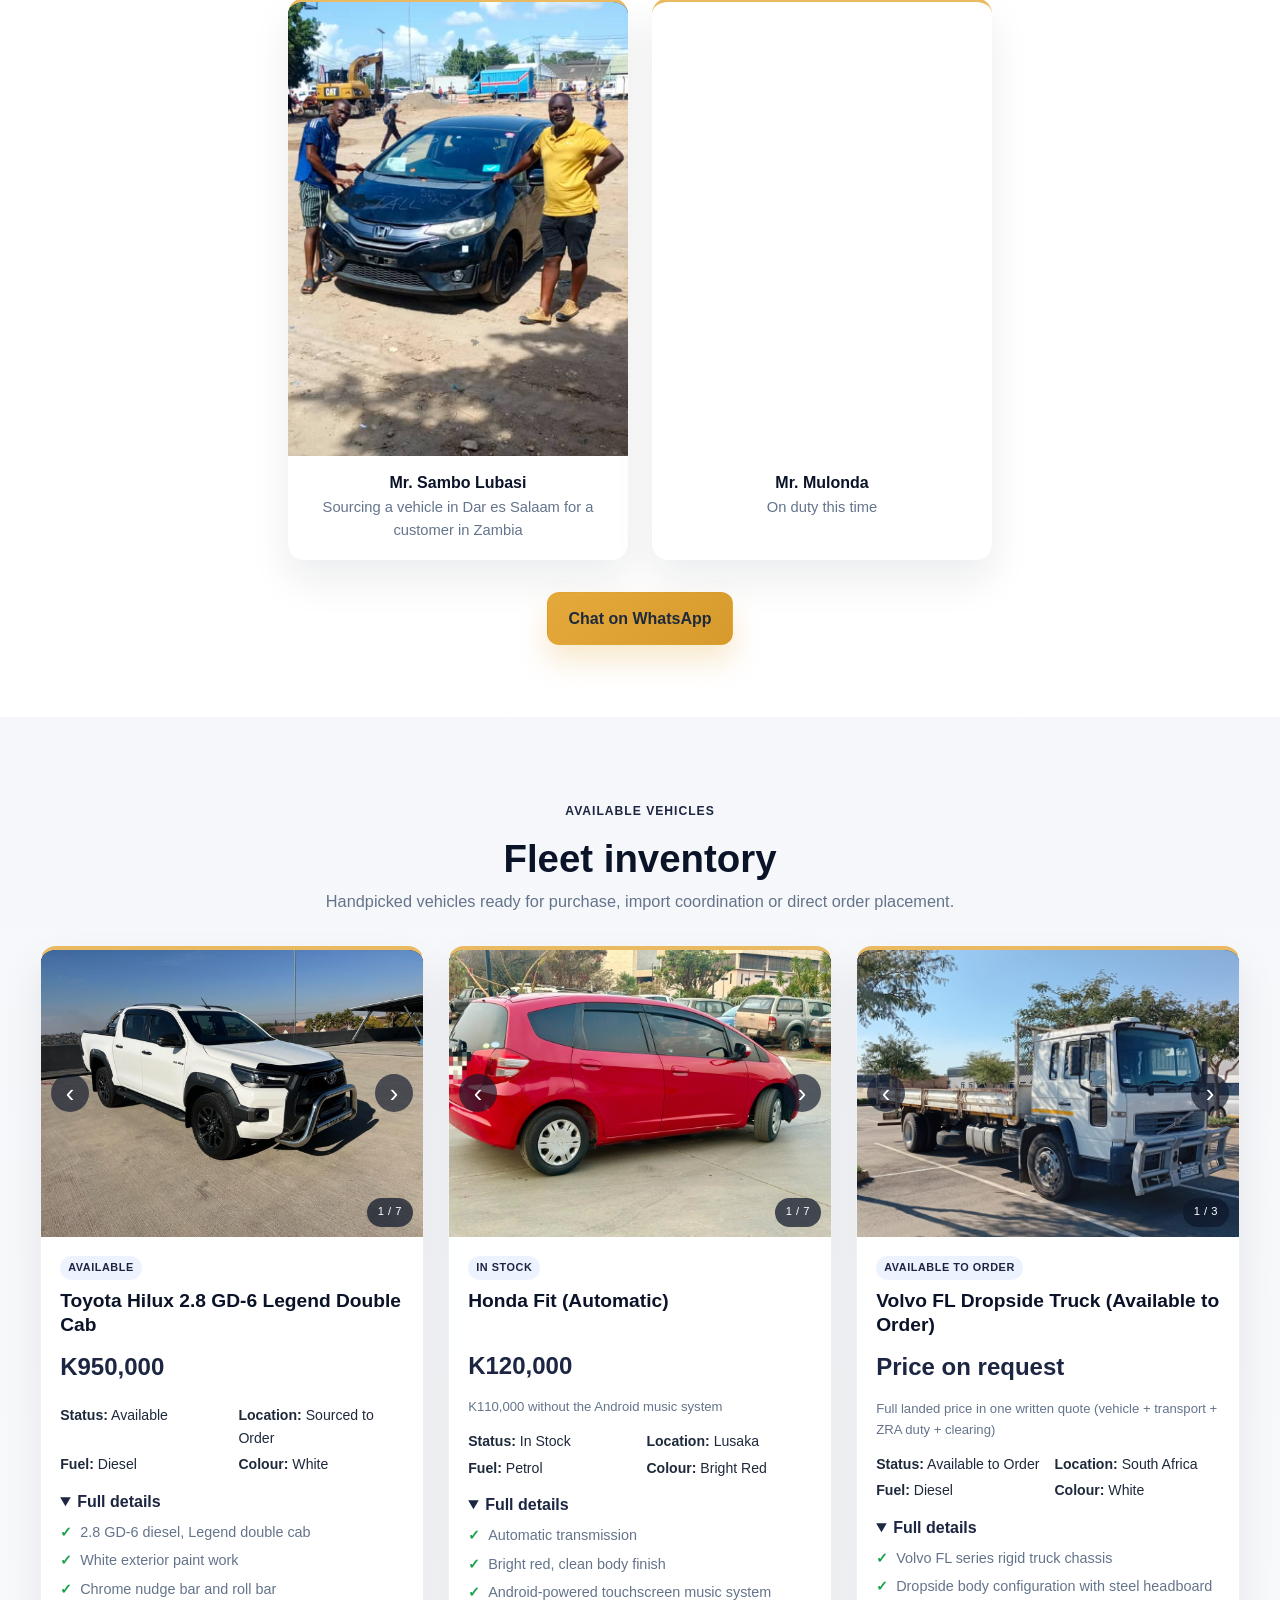
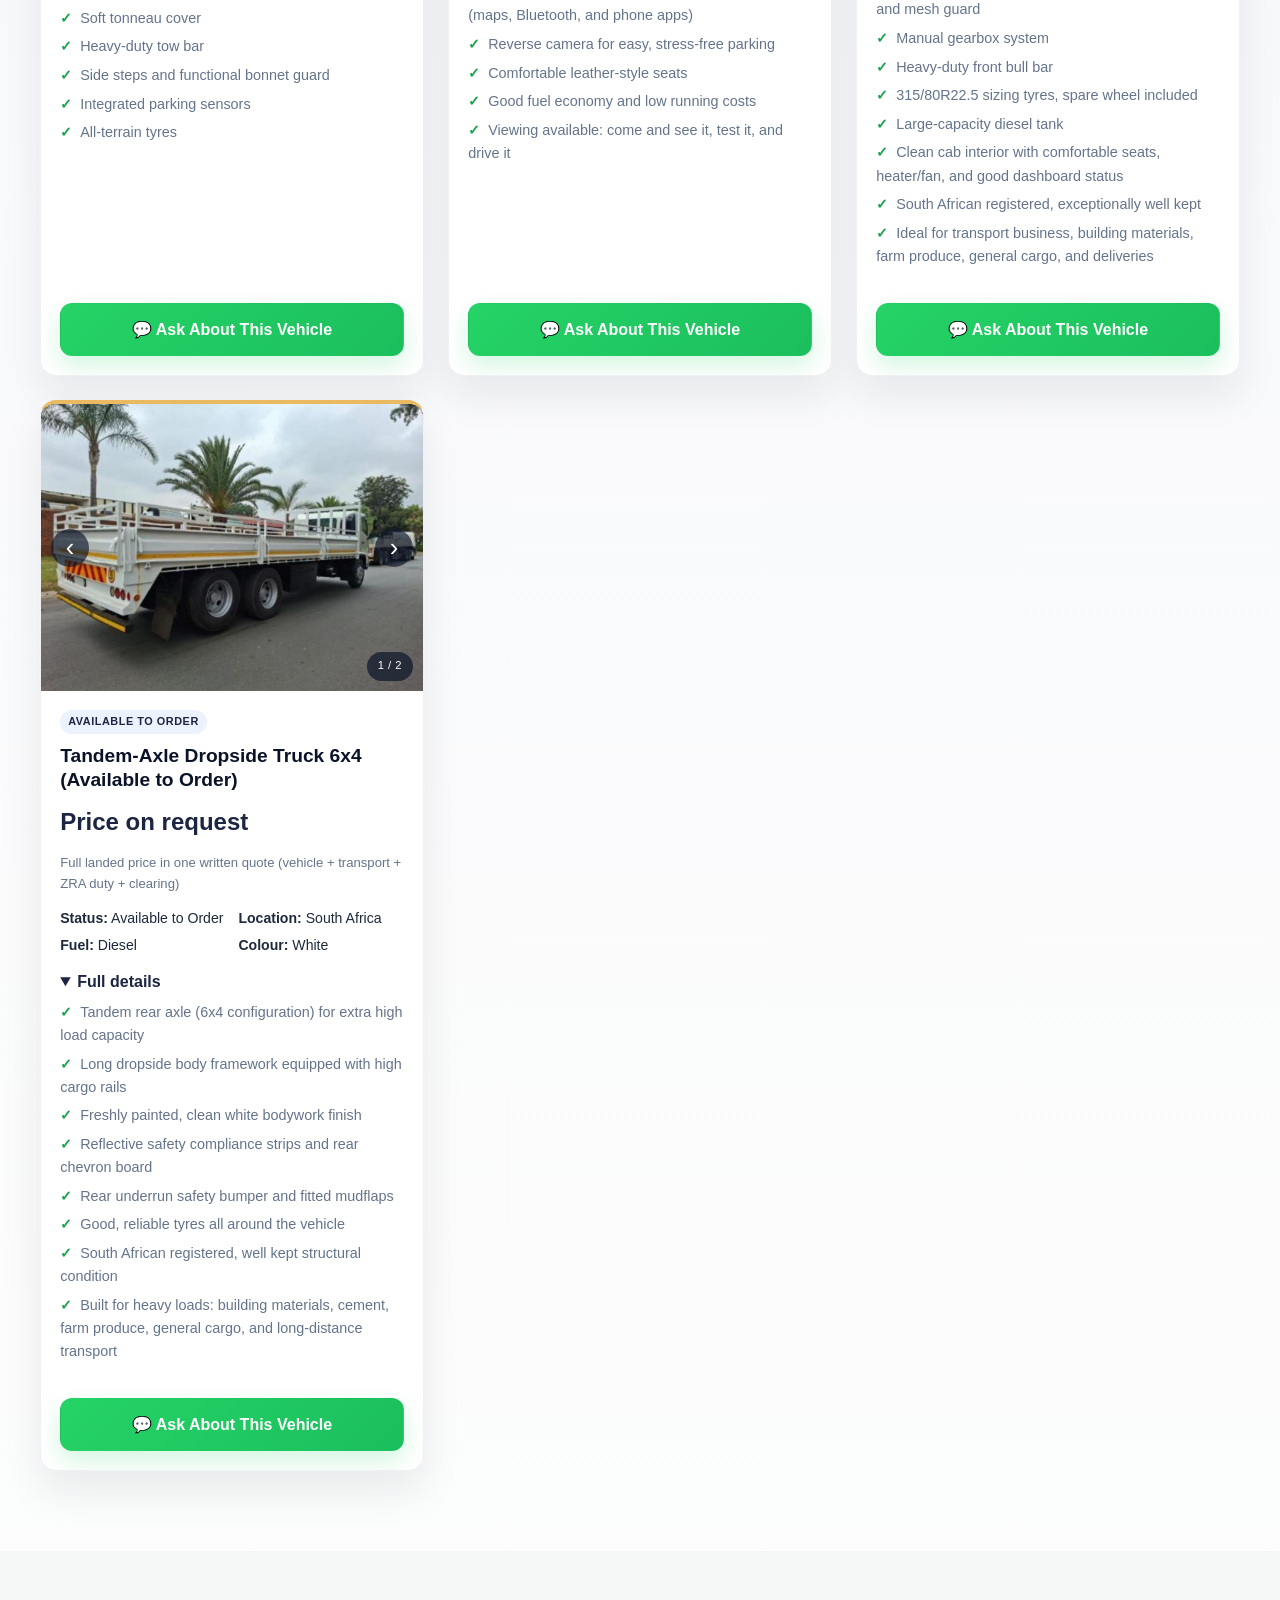
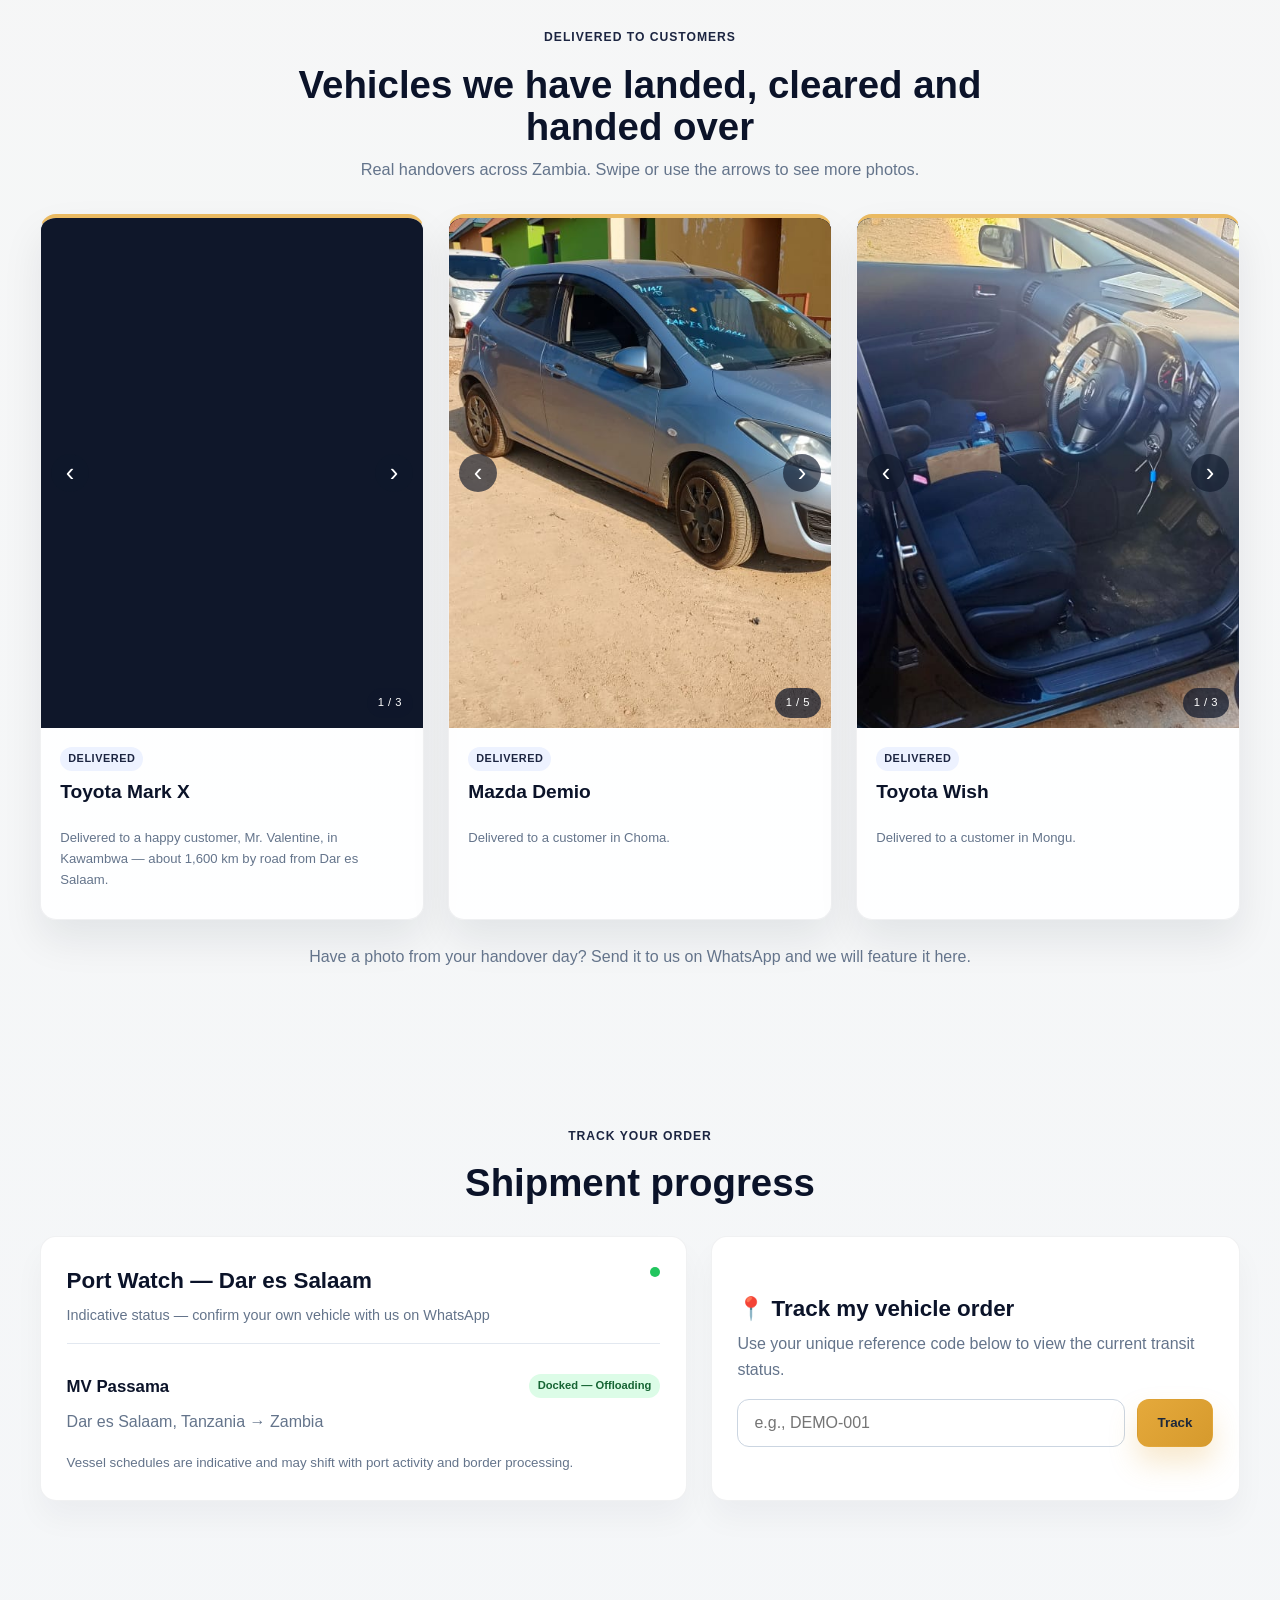
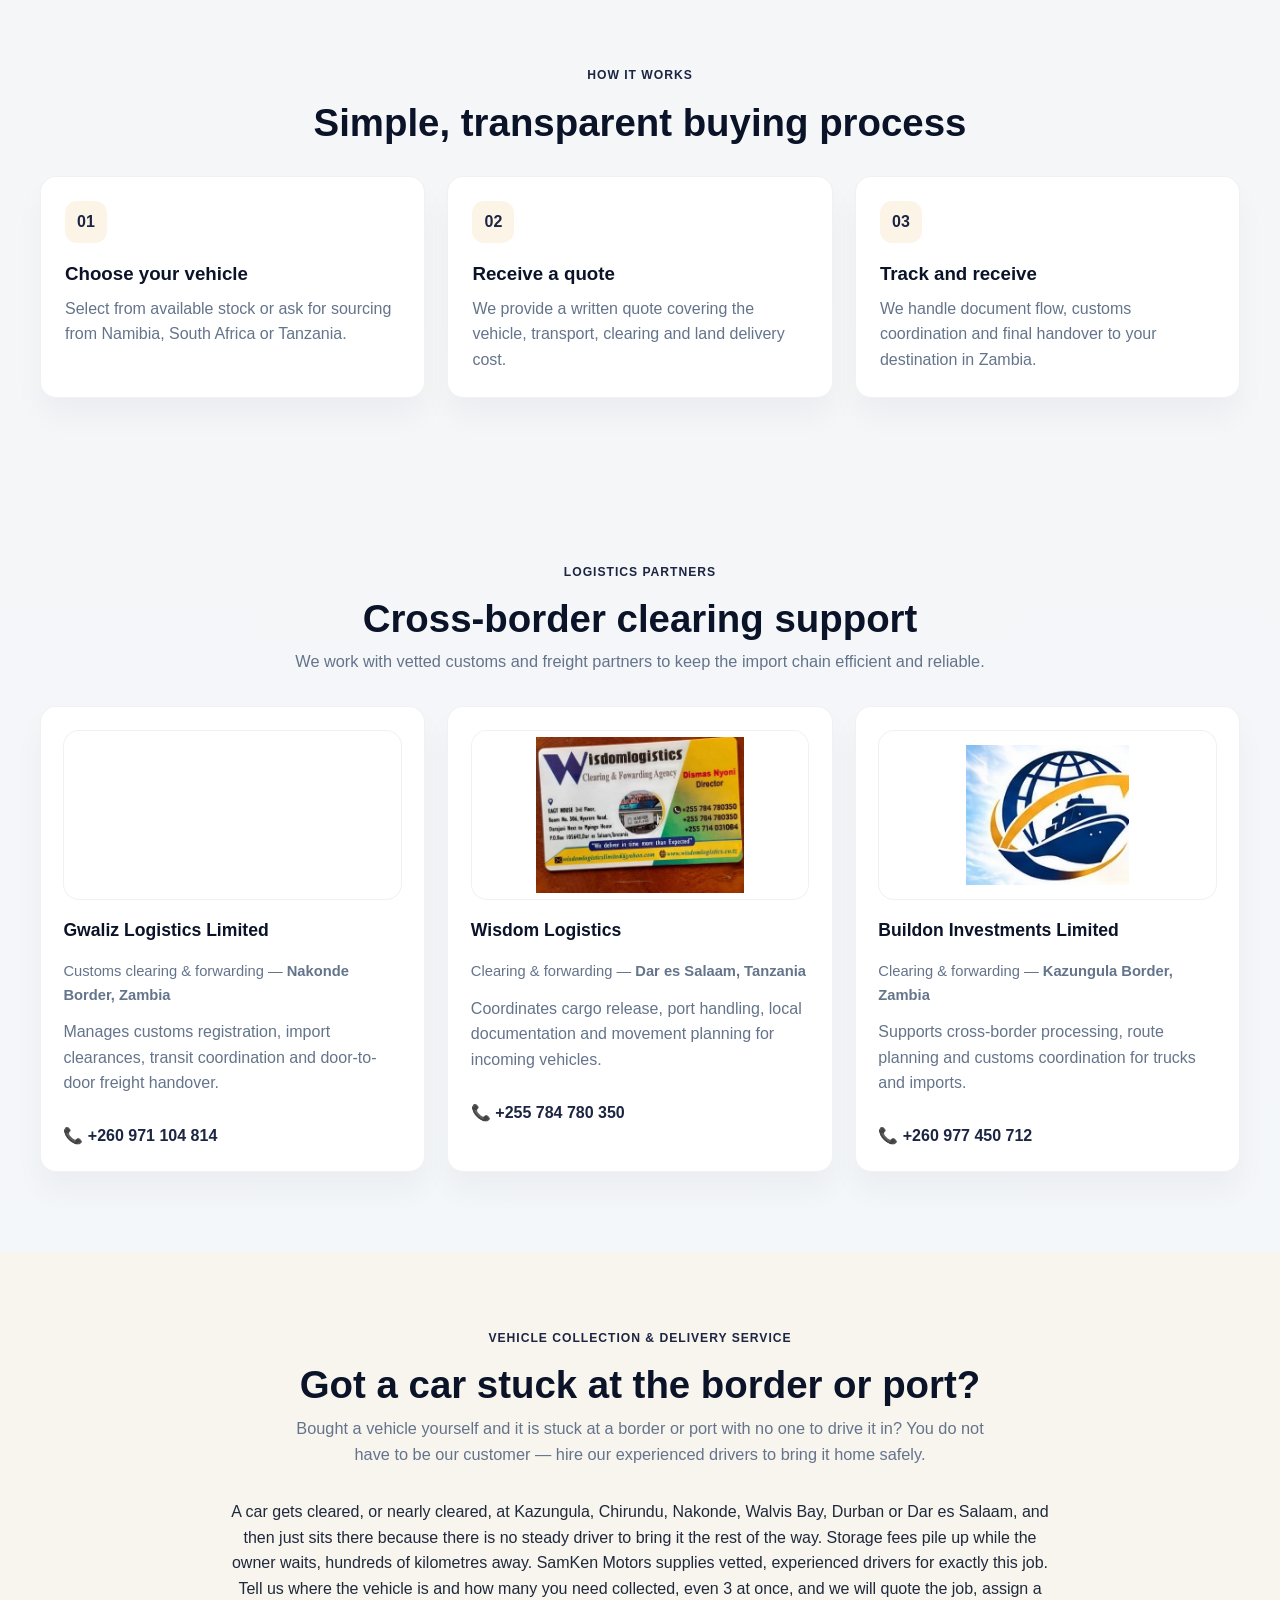
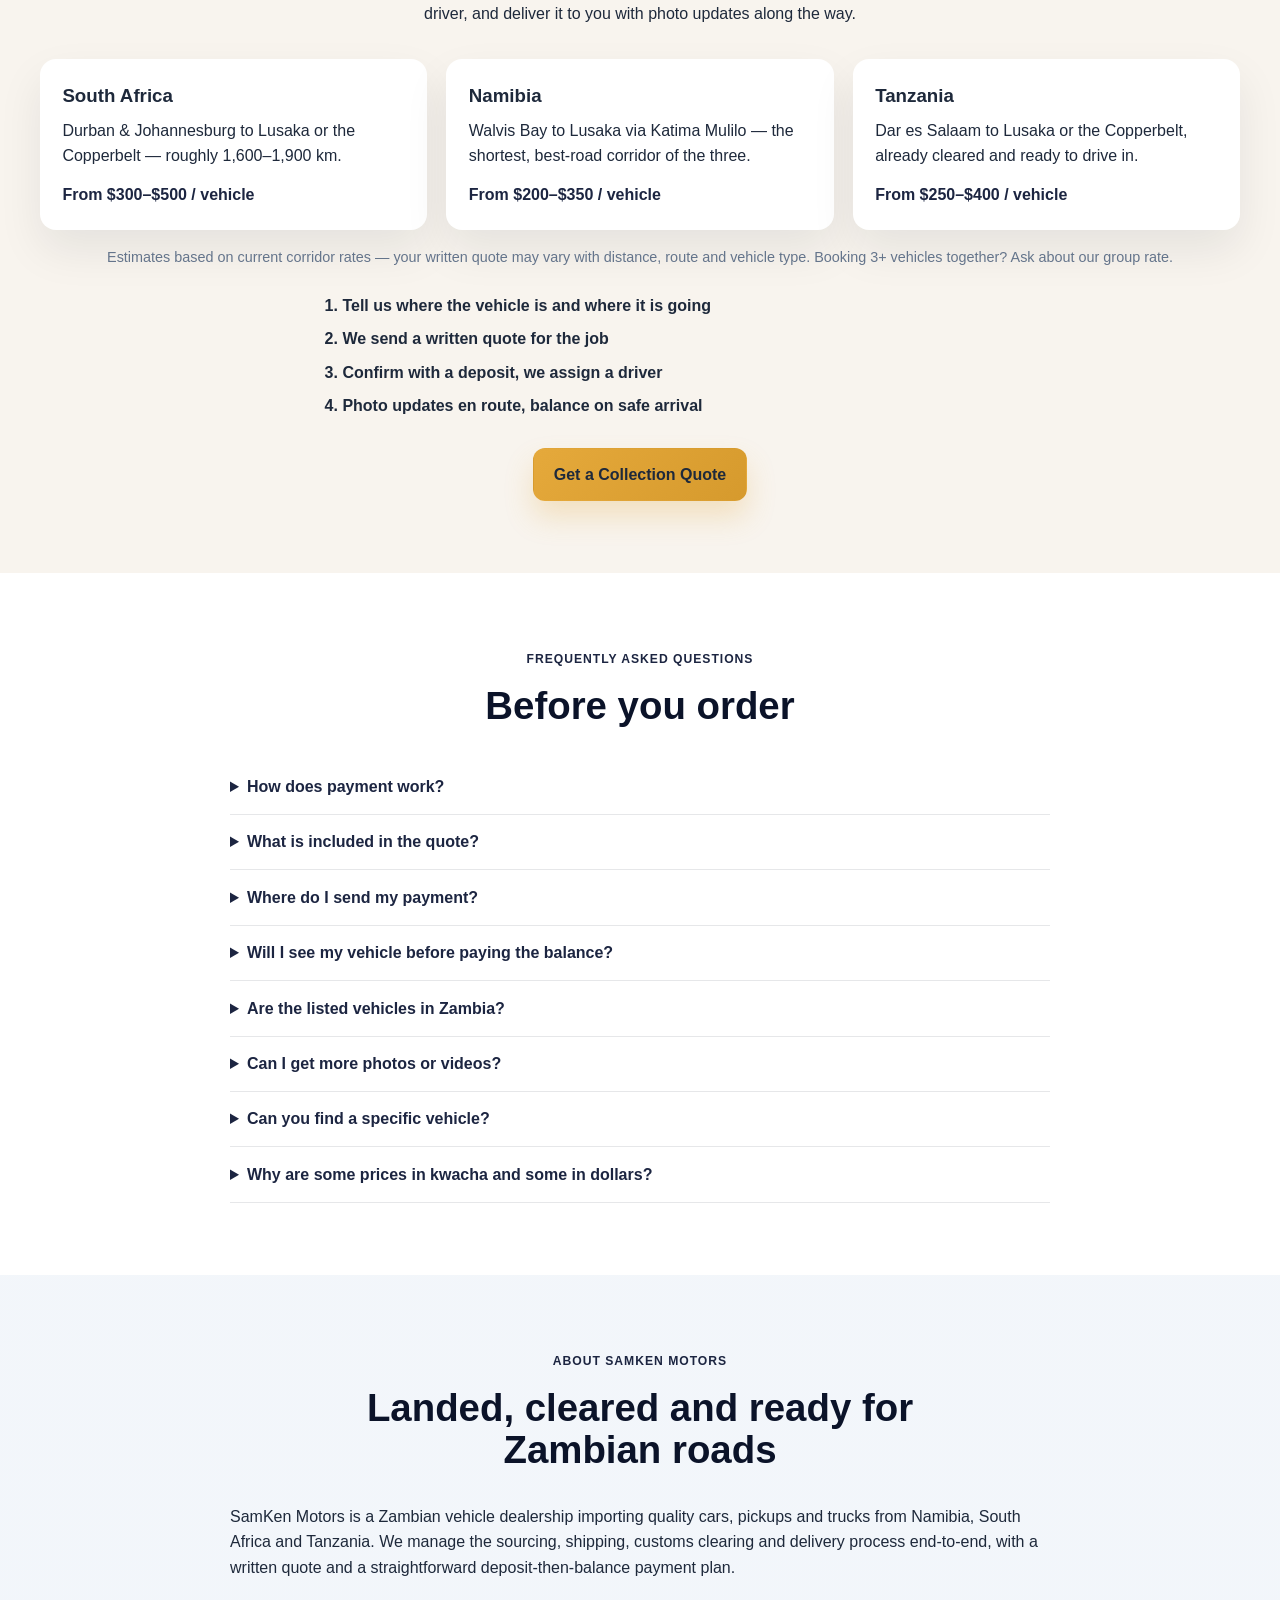
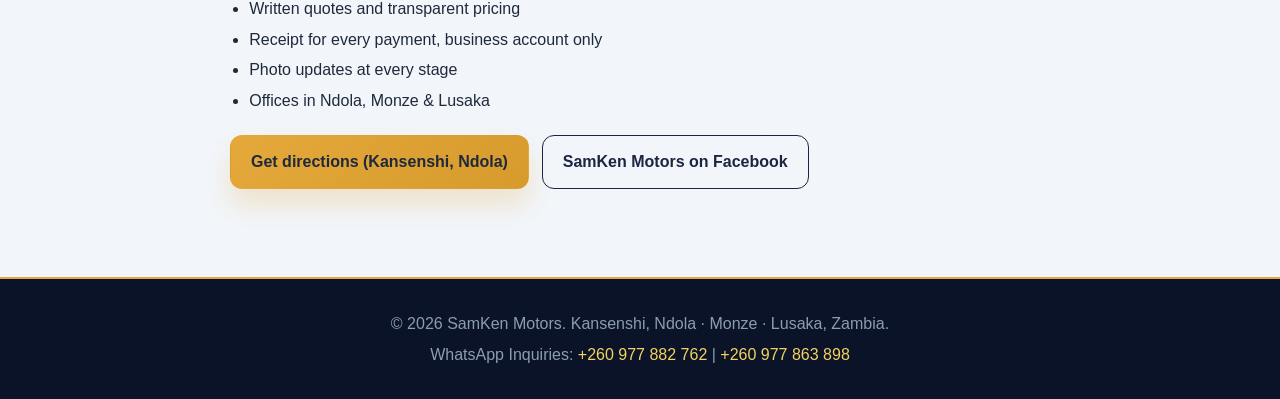
==== commit 0186c13e: "Add files via upload" ====
--- a/index.html
+++ b/index.html
@@ -15,7 +15,7 @@
     <header class="site-header">
       <div class="container nav-container">
         <div class="brand" aria-label="SamKen Motors home">
-          <span class="brand-logo">🚗</span>
+          <img class="brand-logo-img" src="images/logo-badge.png" alt="SamKen Motors logo" width="56" height="56" />
           <span class="brand-name">SamKen Motors</span>
         </div>
 
@@ -110,19 +110,26 @@
       </section>
 
       <section id="on-ground" class="ground-section">
-        <div class="container ground-layout">
-          <div class="ground-photo">
-            <img src="images/team-sourcing-dar-1.jpg" alt="Mr. Sambo Lubasi sourcing a vehicle in Dar es Salaam, Tanzania for a SamKen Motors customer in Zambia" loading="lazy" onerror="this.classList.add('img-broken')" />
-          </div>
-          <div class="ground-copy">
+        <div class="container">
+          <div class="section-heading">
             <p class="eyebrow eyebrow-dark">On the ground for you</p>
             <h2>We go and get it.</h2>
-            <p>
-              Mr. Sambo Lubasi, our agent, sourcing a vehicle in Dar es Salaam, Tanzania for a customer back home in Zambia.
+            <p class="section-subtitle">
+              Our team is on site at the ports, sourcing and checking vehicles for customers back home in Zambia.
               We mean business &mdash; get in touch.
             </p>
-            <a class="btn btn-primary" href="https://wa.me/260977882762" target="_blank" rel="noopener">Chat on WhatsApp</a>
-          </div>
+          </div>
+          <div class="ground-photos">
+            <figure class="ground-figure">
+              <img src="images/team-sourcing-dar-1.jpg" alt="Mr. Sambo Lubasi sourcing a vehicle in Dar es Salaam, Tanzania for a SamKen Motors customer" loading="lazy" onerror="this.classList.add('img-broken')" />
+              <figcaption><strong>Mr. Sambo Lubasi</strong><br>Sourcing a vehicle in Dar es Salaam for a customer in Zambia</figcaption>
+            </figure>
+            <figure class="ground-figure">
+              <img src="images/team-mulonda-on-duty-1.jpg" alt="Mr. Mulonda on duty with a vehicle for a SamKen Motors customer" loading="lazy" onerror="this.classList.add('img-broken')" />
+              <figcaption><strong>Mr. Mulonda</strong><br>On duty this time</figcaption>
+            </figure>
+          </div>
+          <p class="delivery-cta"><a class="btn btn-primary" href="https://wa.me/260977882762" target="_blank" rel="noopener">Chat on WhatsApp</a></p>
         </div>
       </section>
 
@@ -237,8 +244,8 @@
 
           <div class="partners-grid">
             <article class="partner-card">
+              <div class="partner-media"><img class="partner-logo" src="images/partner-gwaliz-logo-clean.png" alt="Gwaliz Logistics Limited logo" loading="lazy" onerror="this.classList.add('img-broken')" /></div>
               <div class="partner-branding">
-                <div class="fallback-logo">GL</div>
                 <h3>Gwaliz Logistics Limited</h3>
               </div>
               <p class="corridor-tag">Customs clearing &amp; forwarding — <strong>Nakonde Border, Zambia</strong></p>
@@ -247,8 +254,8 @@
             </article>
 
             <article class="partner-card">
+              <div class="partner-media"><img class="partner-logo partner-logo-card" src="images/partner-wisdom-logistics-card.jpg" alt="Wisdom Logistics business card" loading="lazy" onerror="this.classList.add('img-broken')" /></div>
               <div class="partner-branding">
-                <div class="fallback-logo">WL</div>
                 <h3>Wisdom Logistics</h3>
               </div>
               <p class="corridor-tag">Clearing &amp; forwarding — <strong>Dar es Salaam, Tanzania</strong></p>
@@ -257,8 +264,8 @@
             </article>
 
             <article class="partner-card">
+              <div class="partner-media"><img class="partner-logo" src="images/partner-buildon-logo.jpg" alt="Buildon Investments Limited logo" loading="lazy" onerror="this.classList.add('img-broken')" /></div>
               <div class="partner-branding">
-                <div class="fallback-logo">BI</div>
                 <h3>Buildon Investments Limited</h3>
               </div>
               <p class="corridor-tag">Clearing &amp; forwarding — <strong>Kazungula Border, Zambia</strong></p>
--- a/styles.css
+++ b/styles.css
@@ -1014,3 +1014,25 @@
 .stage-list li { display: flex; justify-content: space-between; gap: 1rem; padding: .4rem .6rem; border-radius: 8px; background: #f1f5f9; font-size: .9rem; }
 .stage-list li.stage-done { background: #dcfce7; }
 .stage-list li em { color: var(--muted); font-style: normal; white-space: nowrap; }
+
+/* ---- Tall (phone) photos: delivered cards + on the ground ---- */
+.card-tall .car-image-frame { aspect-ratio: 3 / 4; }
+.card-tall .car-slider .car-slide { object-fit: cover; object-position: center 30%; }
+.card-tall .car-slider .car-slide.is-portrait { object-fit: cover; }
+.ground-photos { display: grid; grid-template-columns: repeat(2, minmax(0, 340px)); gap: 1.5rem; justify-content: center; margin: 1.5rem 0 2rem; }
+.ground-figure { background: var(--white); border-radius: var(--radius-md); overflow: hidden; box-shadow: var(--shadow-card); border-top: 4px solid rgba(229,169,59,.8); }
+.ground-figure img { width: 100%; aspect-ratio: 3 / 4; object-fit: cover; object-position: center 45%; background: #0f172a; }
+.ground-figure figcaption { padding: .9rem 1rem 1.1rem; font-size: .92rem; color: var(--muted); text-align: center; }
+.ground-figure figcaption strong { color: var(--navy-dark); font-size: 1rem; }
+@media (max-width: 600px) { .ground-photos { grid-template-columns: 1fr; } }
+
+/* ---- Header logo ---- */
+.brand-logo-img { width: 56px; height: 56px; border-radius: 50%; object-fit: cover; flex-shrink: 0; box-shadow: 0 0 0 2px rgba(229,169,59,.75), 0 4px 14px rgba(0,0,0,.35); }
+@media (max-width: 600px) { .brand-logo-img { width: 46px; height: 46px; } }
+
+/* ---- Partner logos ---- */
+.partner-media { background: #fff; display: flex; align-items: center; justify-content: center; height: 170px; margin-bottom: 1rem; border-radius: var(--radius-md); background: #f8fafc; border: 1px solid rgba(15,23,42,.06); overflow: hidden; }
+.partner-logo { max-width: 85%; max-height: 140px; width: auto; height: auto; object-fit: contain; }
+.partner-logo-round { width: 140px; height: 140px; border-radius: 50%; object-fit: cover; box-shadow: 0 4px 14px rgba(15,23,42,.15); }
+.partner-logo-card { width: 100%; height: 100%; max-width: 100%; max-height: 100%; object-fit: contain; padding: 6px; background: #fff; }
+.partner-media { background: #fff; }
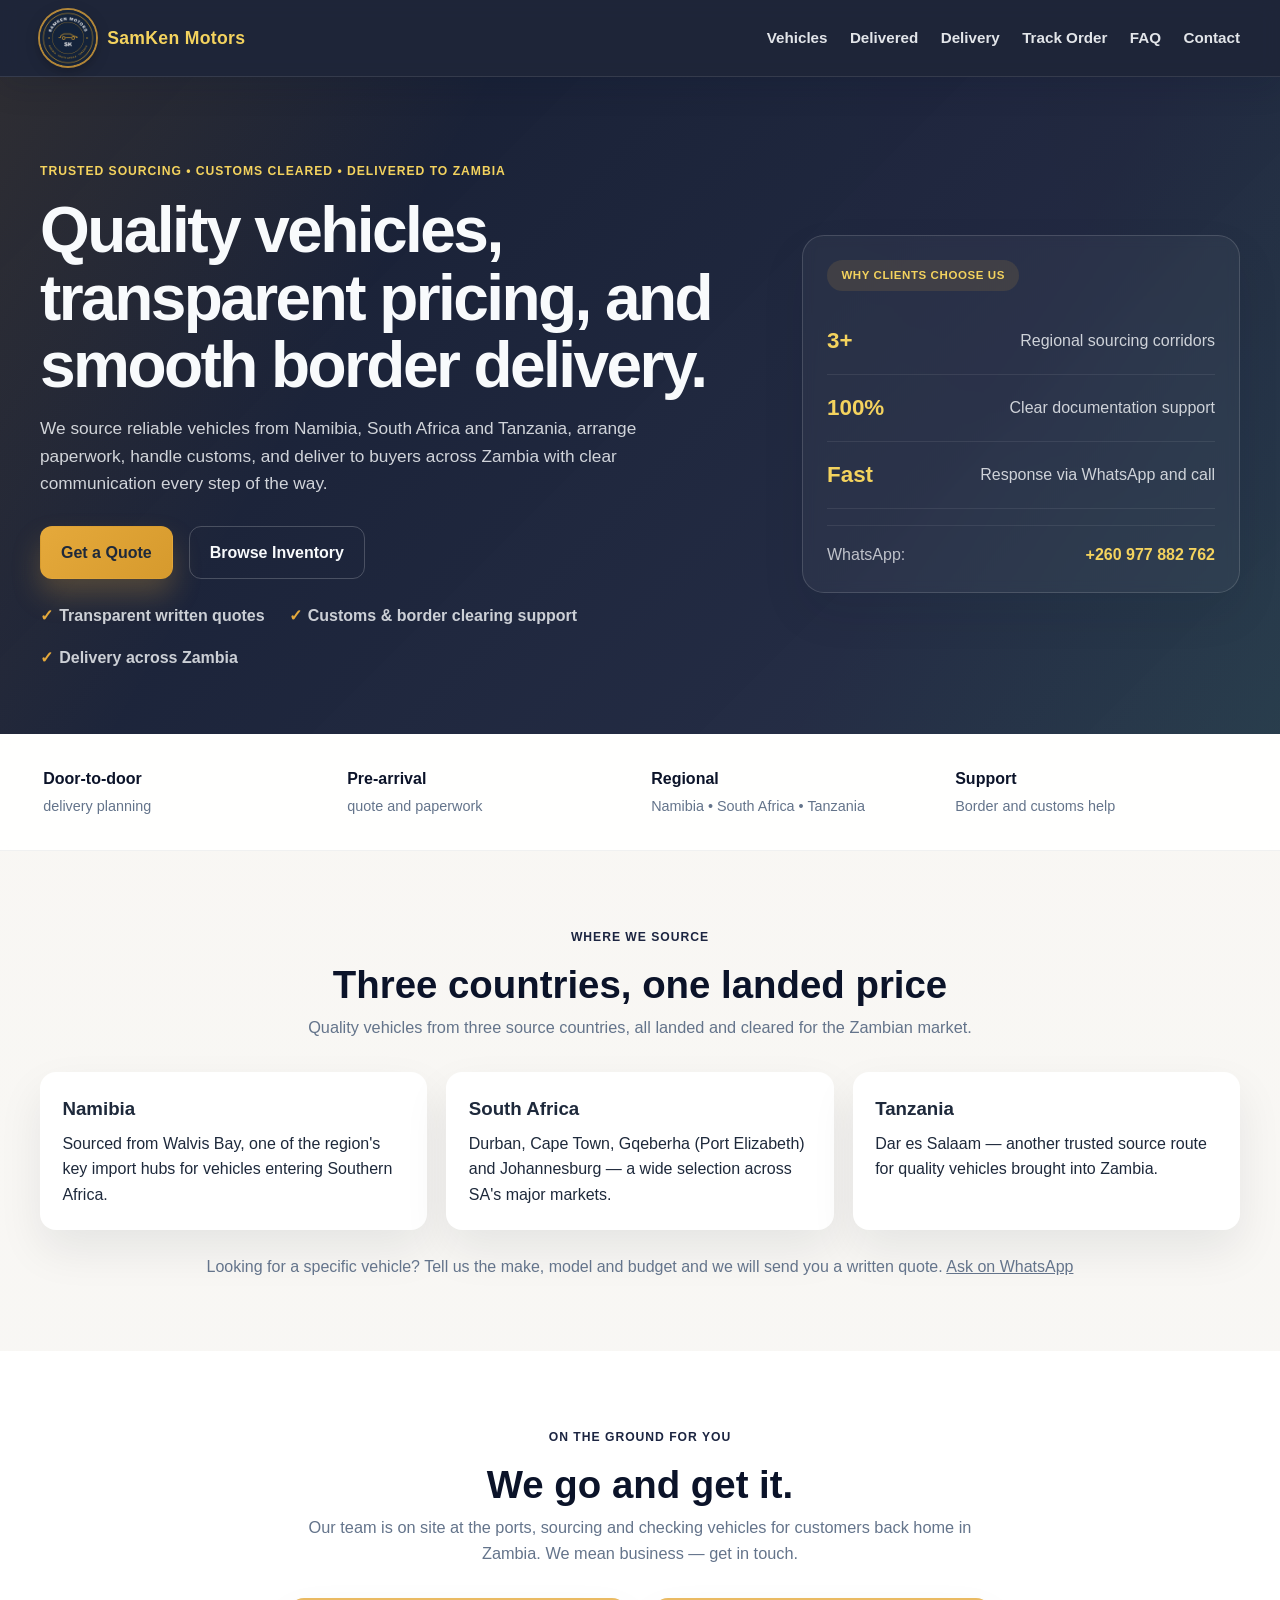
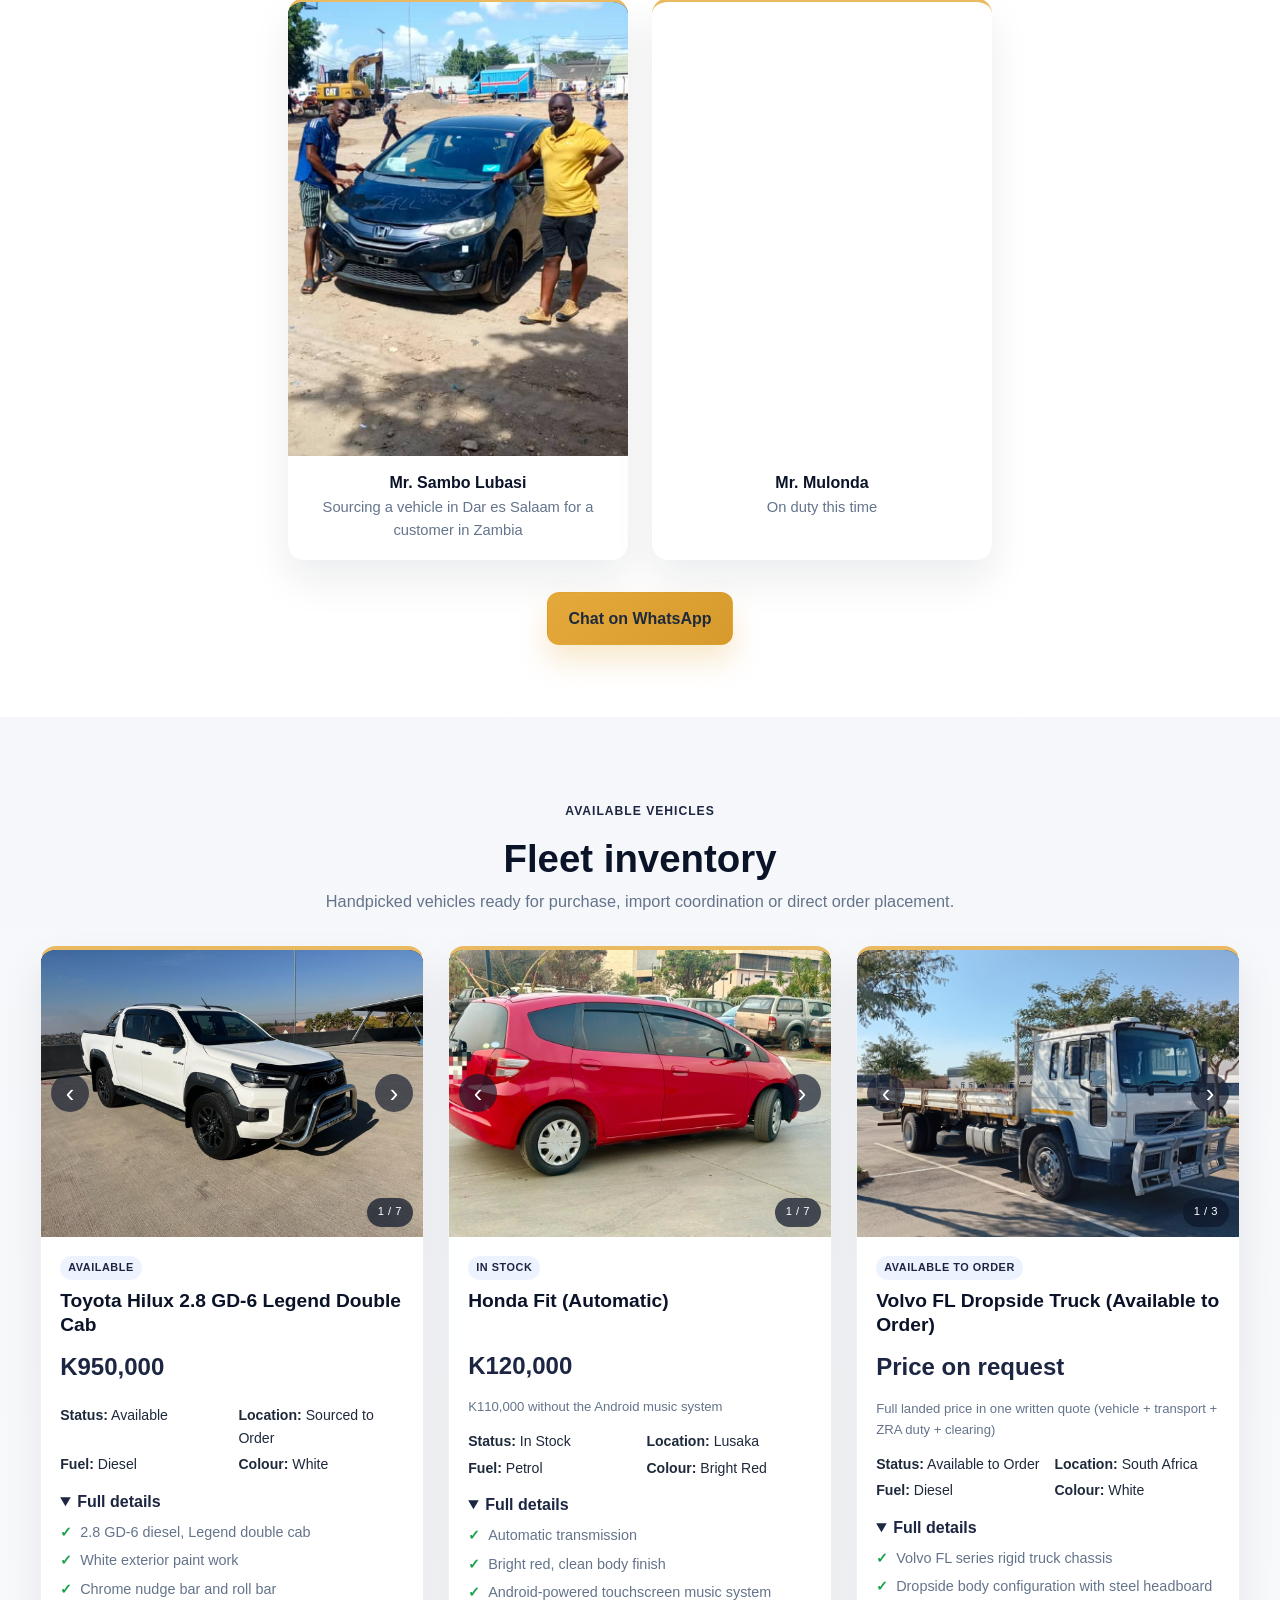
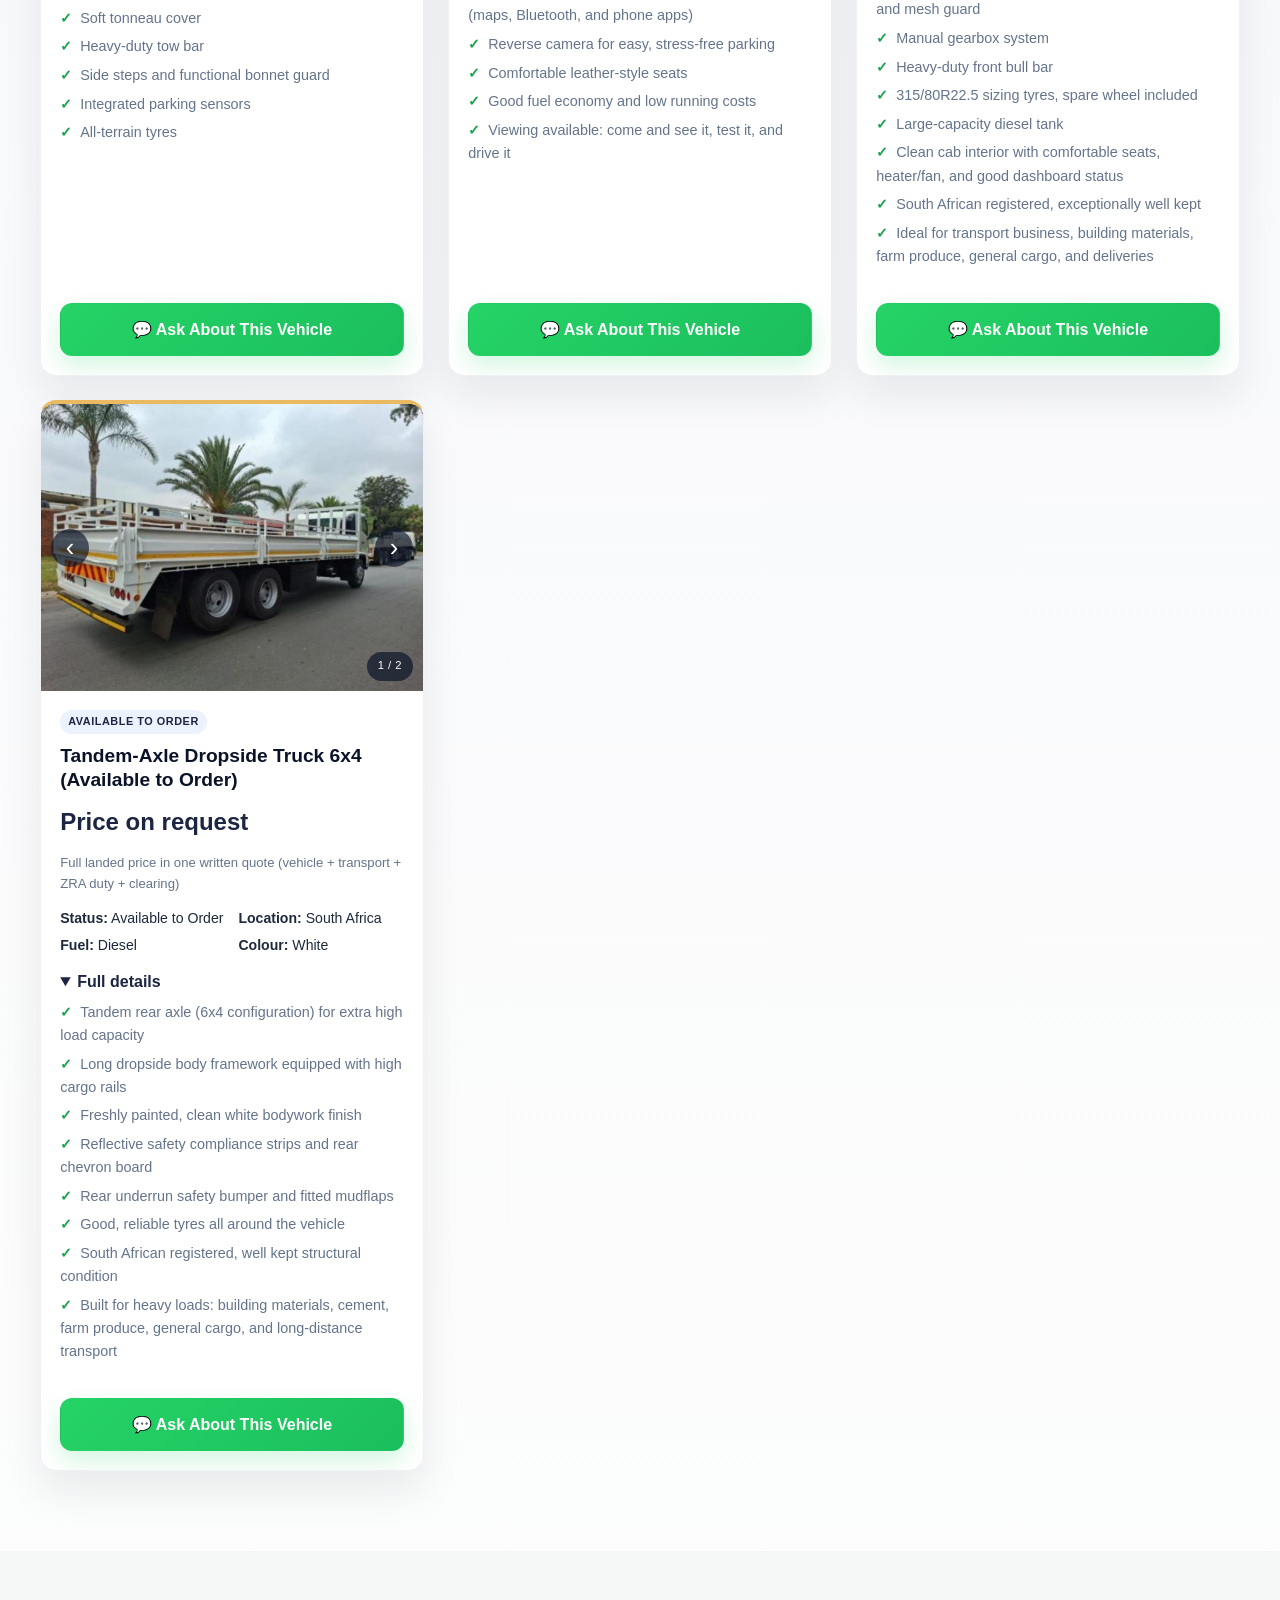
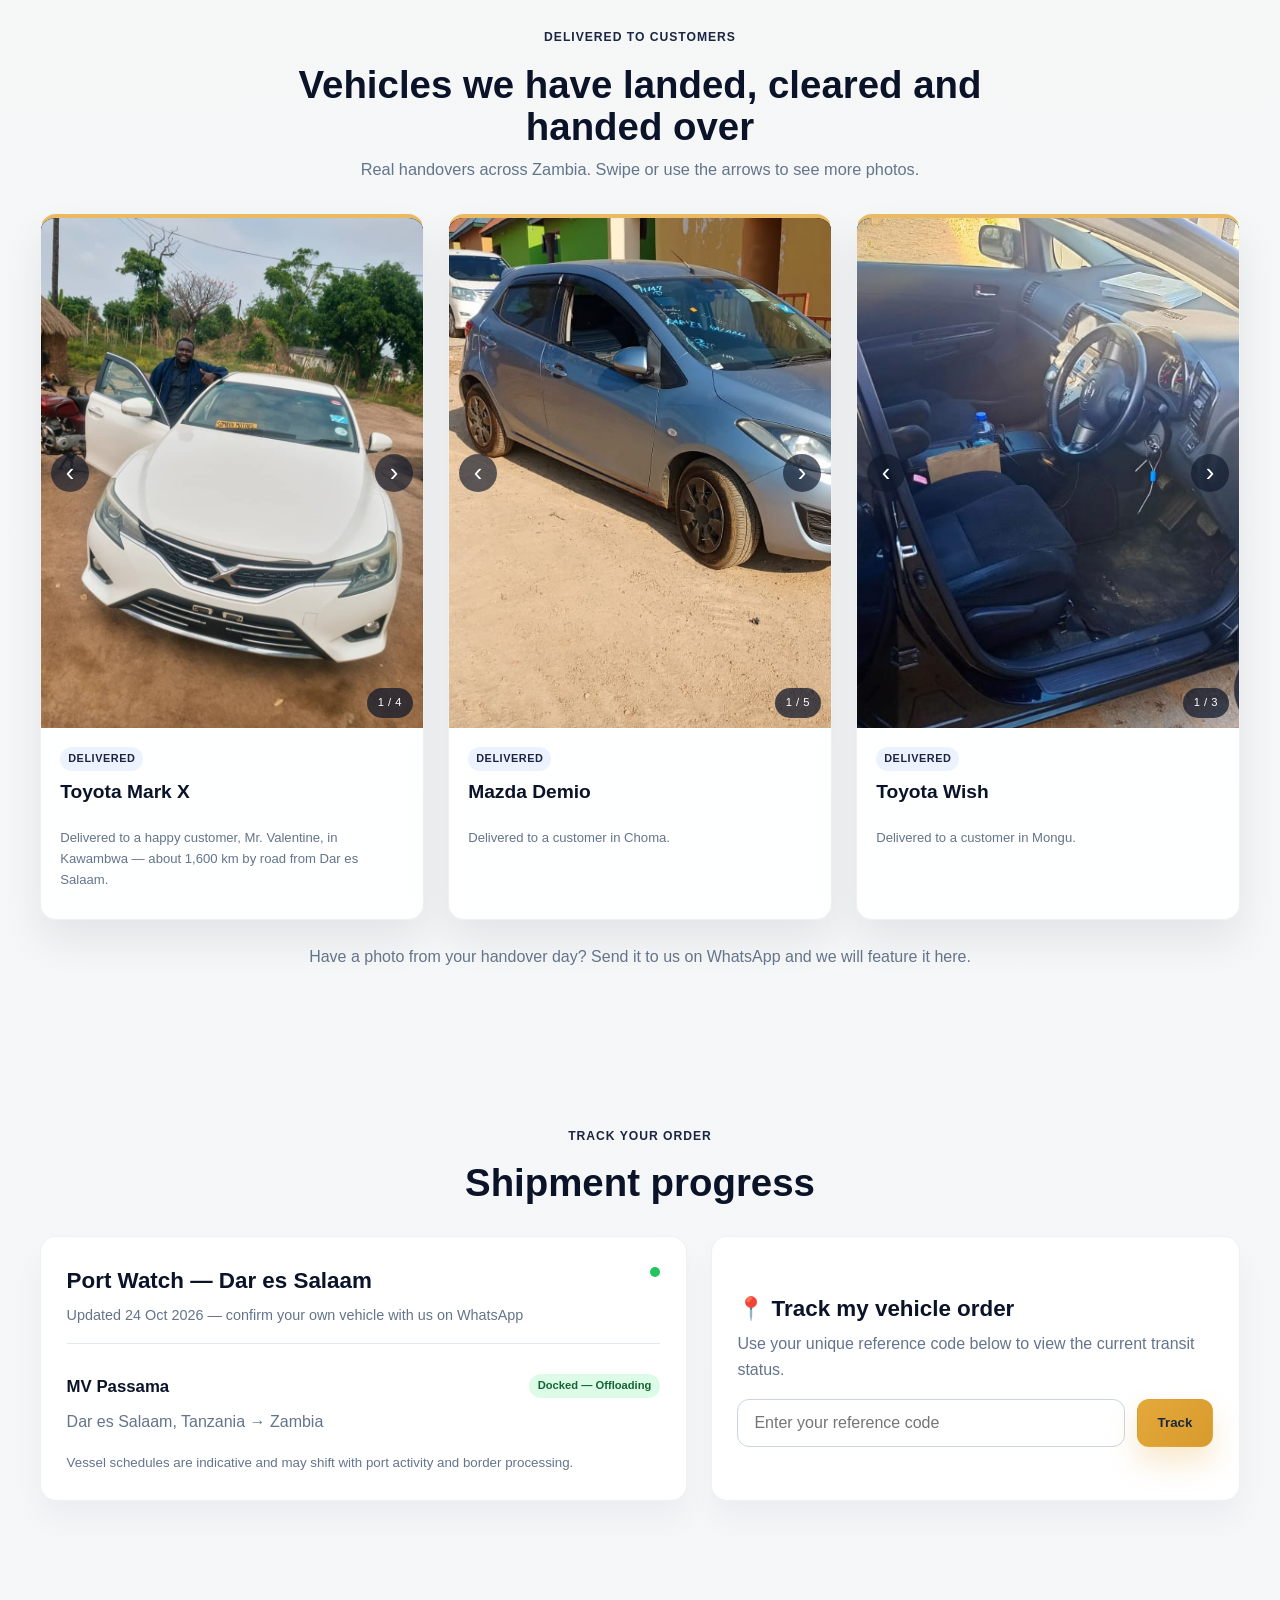
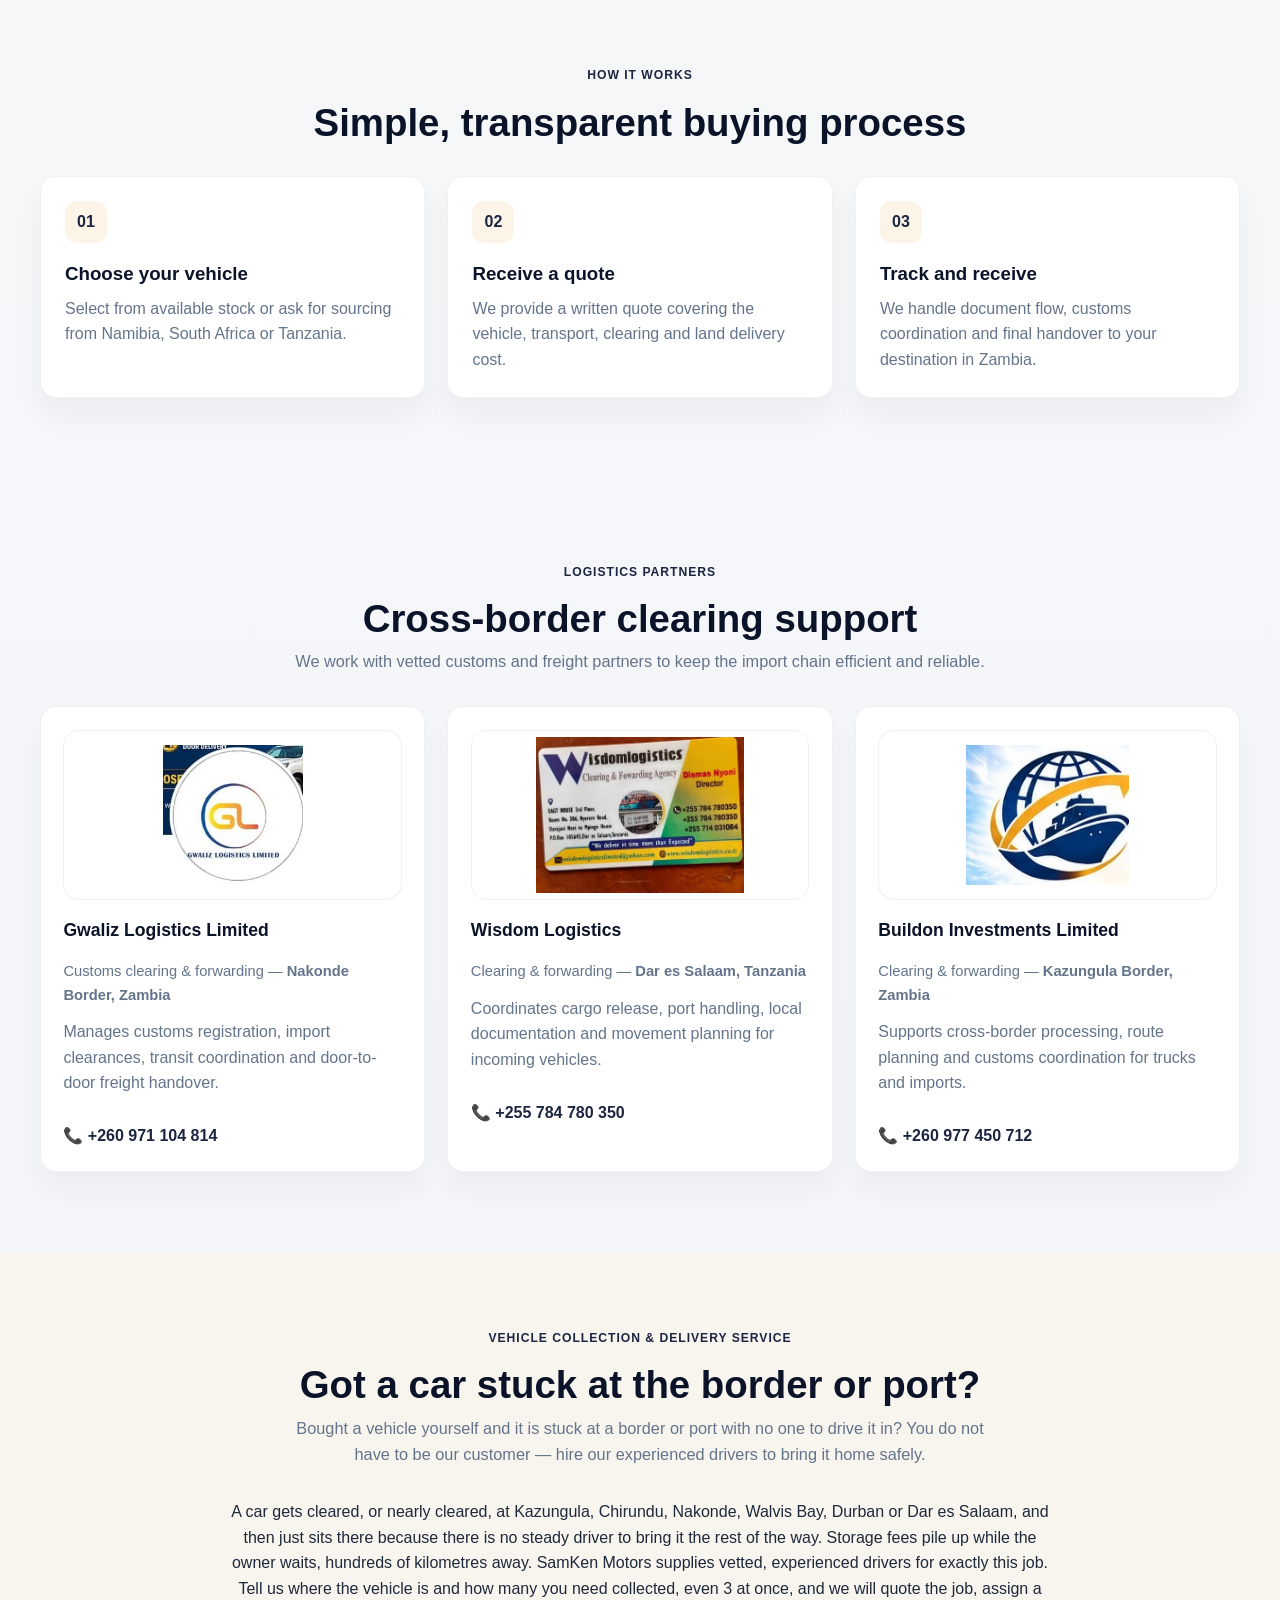
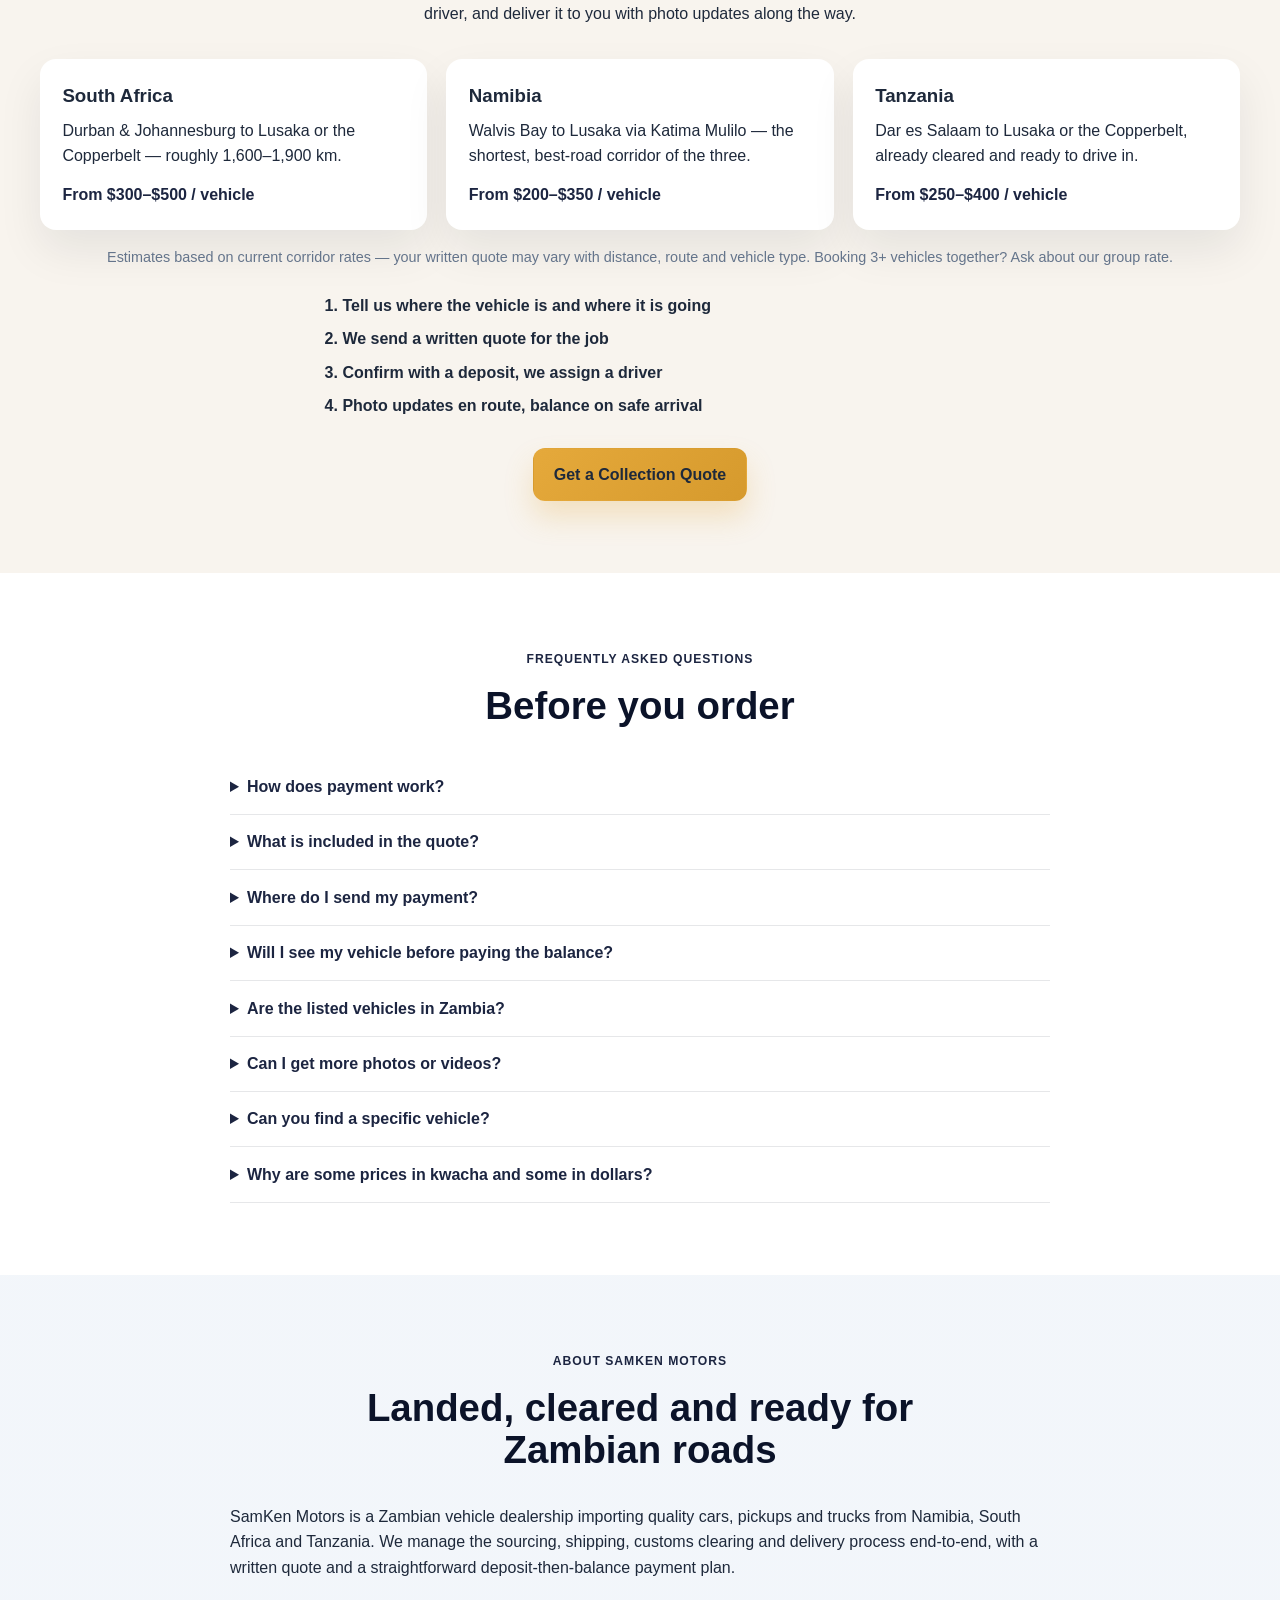
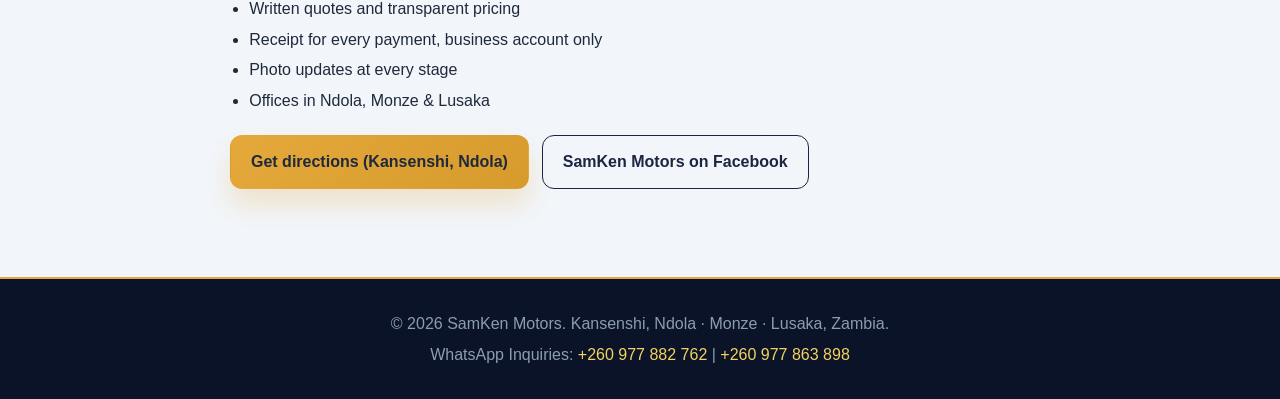
==== commit c01bb14e: "Add files via upload" ====
--- a/index.html
+++ b/index.html
@@ -171,7 +171,7 @@
               <div class="card-header">
                 <span class="pulse-indicator"></span>
                 <h3>Port Watch — Dar es Salaam</h3>
-                <p class="timestamp">Indicative status &mdash; confirm your own vehicle with us on WhatsApp</p>
+                <p class="timestamp">Updated 24 Oct 2026 &mdash; confirm your own vehicle with us on WhatsApp</p>
               </div>
 
               <div class="vessel-list" id="vessel-list-target"><p class="tracker-loading">Loading shipment status&hellip;</p></div>
@@ -189,7 +189,7 @@
                   <input
                     type="text"
                     id="tracking-ref-code"
-                    placeholder="e.g., DEMO-001"
+                    placeholder="Enter your reference code"
                     aria-label="Vehicle tracking reference code"
                     required
                   />
@@ -244,7 +244,7 @@
 
           <div class="partners-grid">
             <article class="partner-card">
-              <div class="partner-media"><img class="partner-logo" src="images/partner-gwaliz-logo-clean.png" alt="Gwaliz Logistics Limited logo" loading="lazy" onerror="this.classList.add('img-broken')" /></div>
+              <div class="partner-media"><img class="partner-logo" src="images/partner-gwaliz-logo.jpg" alt="Gwaliz Logistics Limited logo" loading="lazy" onerror="this.classList.add('img-broken')" /></div>
               <div class="partner-branding">
                 <h3>Gwaliz Logistics Limited</h3>
               </div>
--- a/styles.css
+++ b/styles.css
@@ -597,6 +597,11 @@
 .status-amber {
   background: #fef3c7;
   color: #92400e;
+}
+
+.status-blue {
+  background: #dbeafe;
+  color: #1e40af;
 }
 
 .vessel-item p,
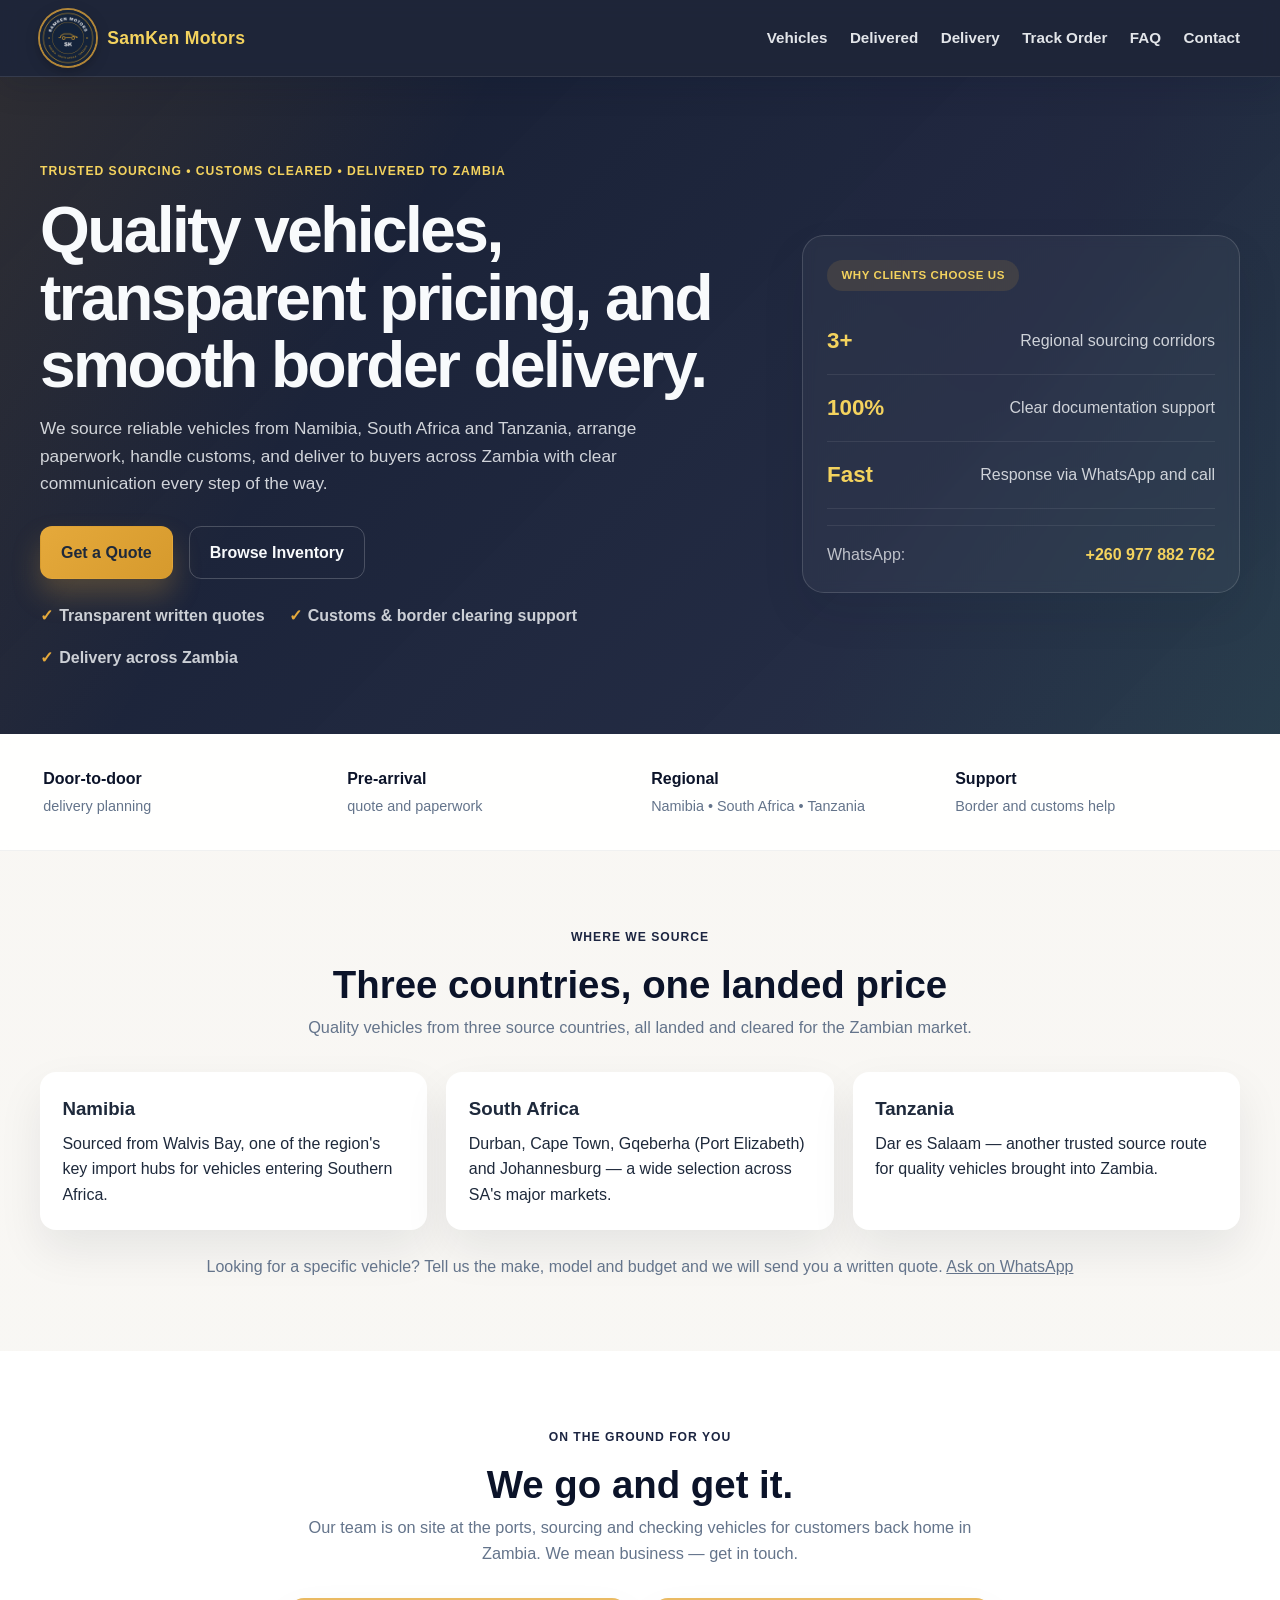
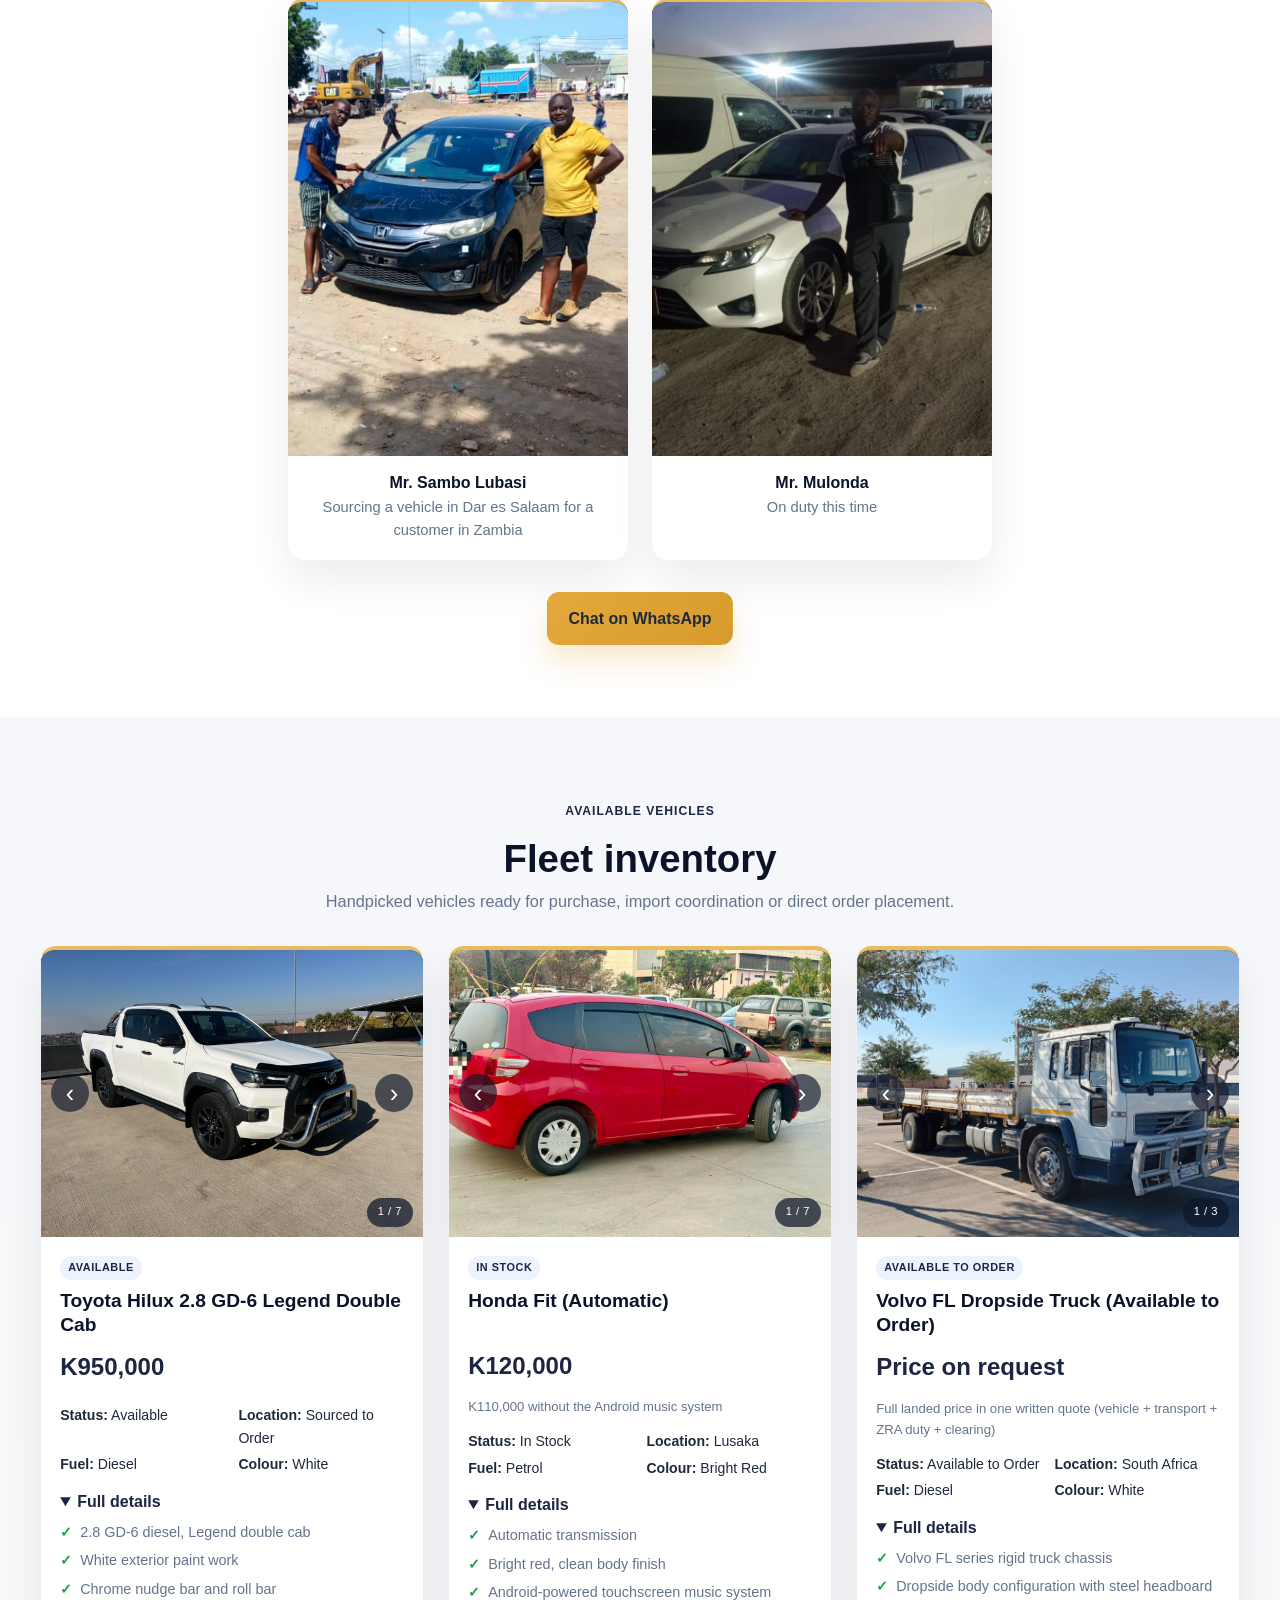
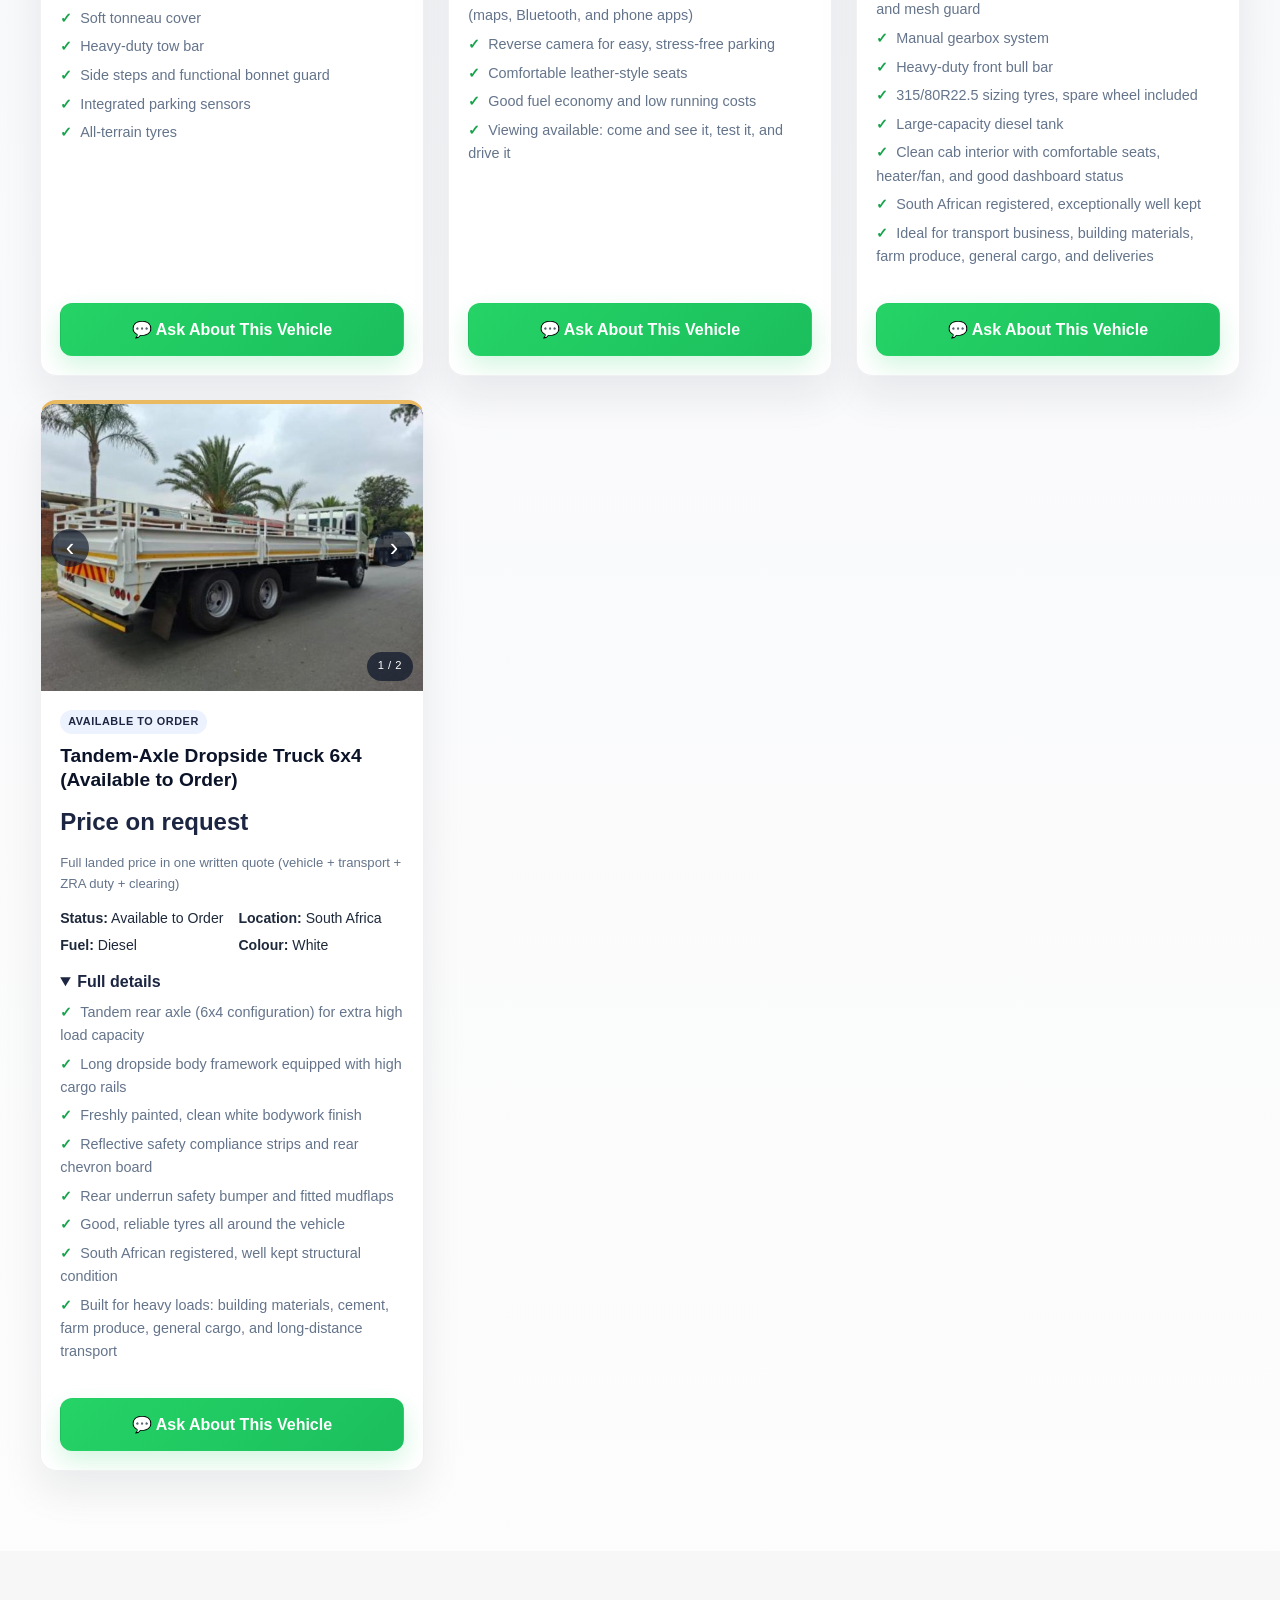
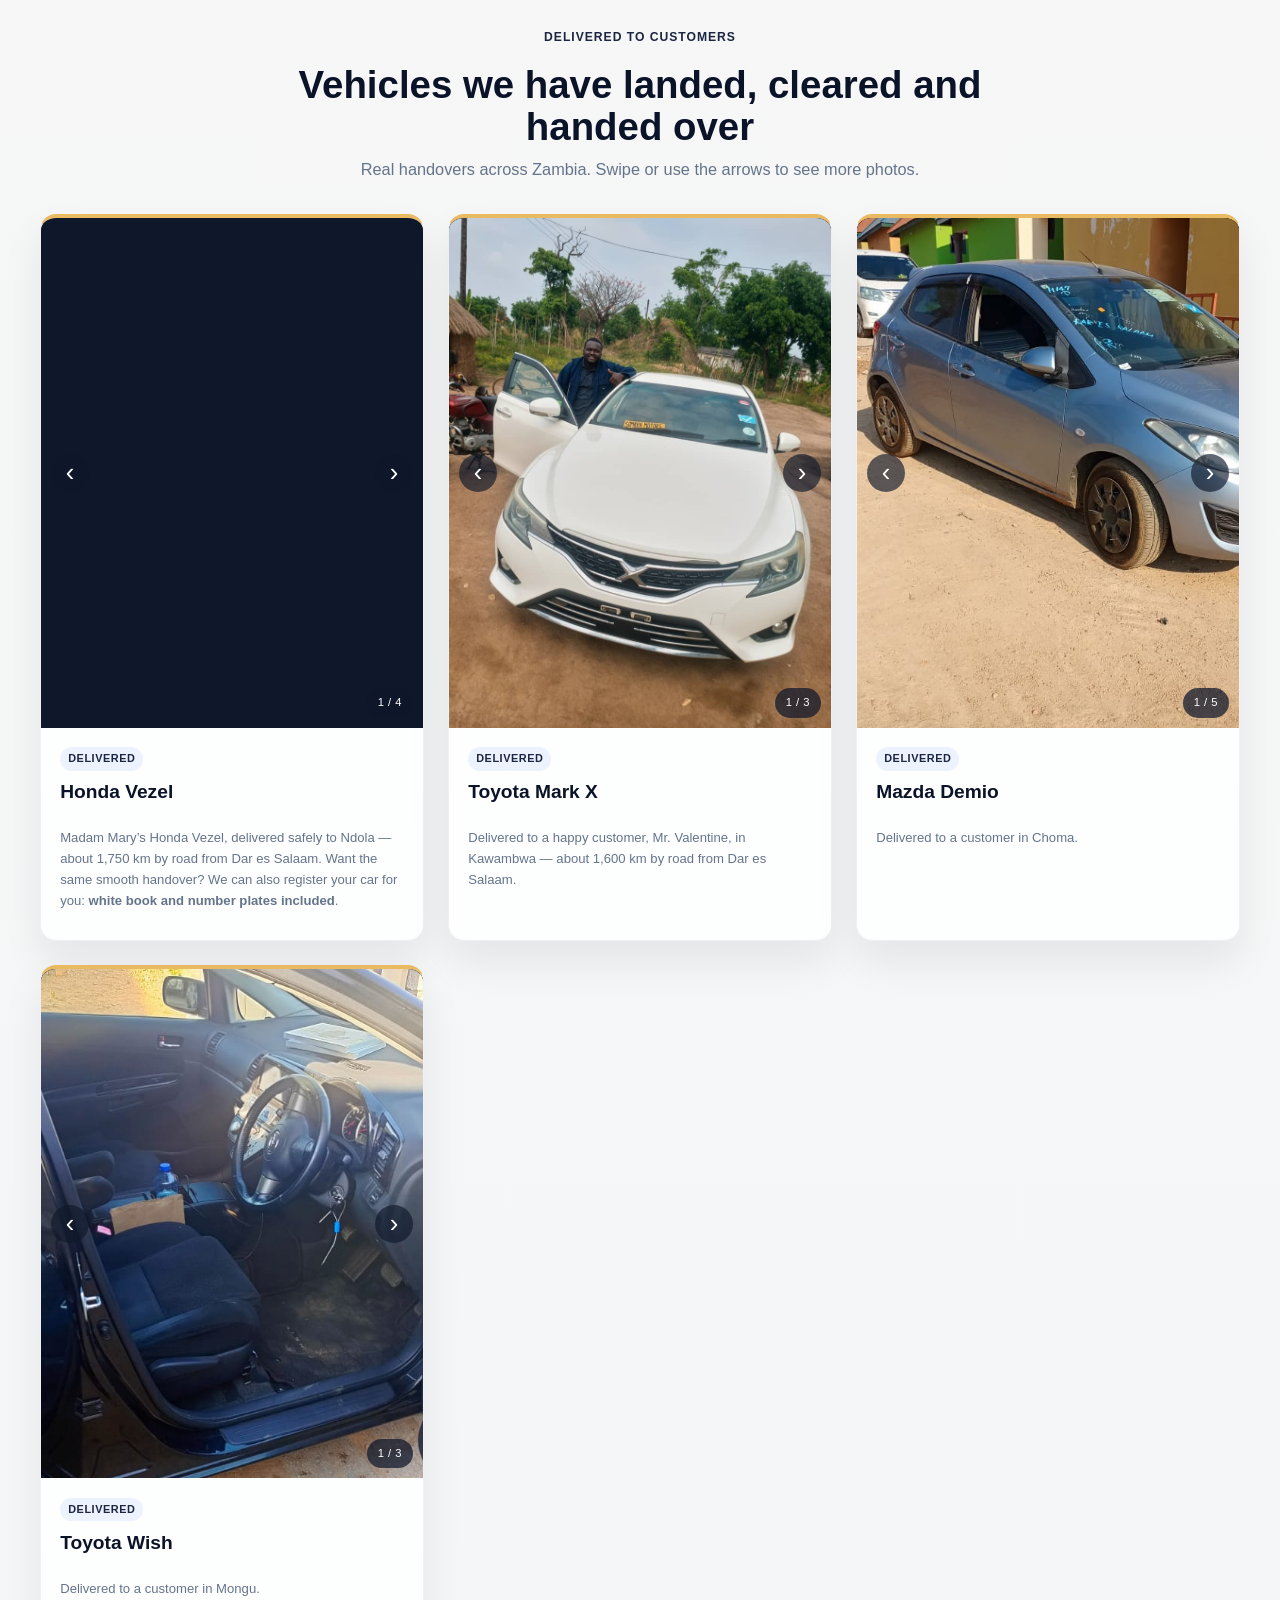
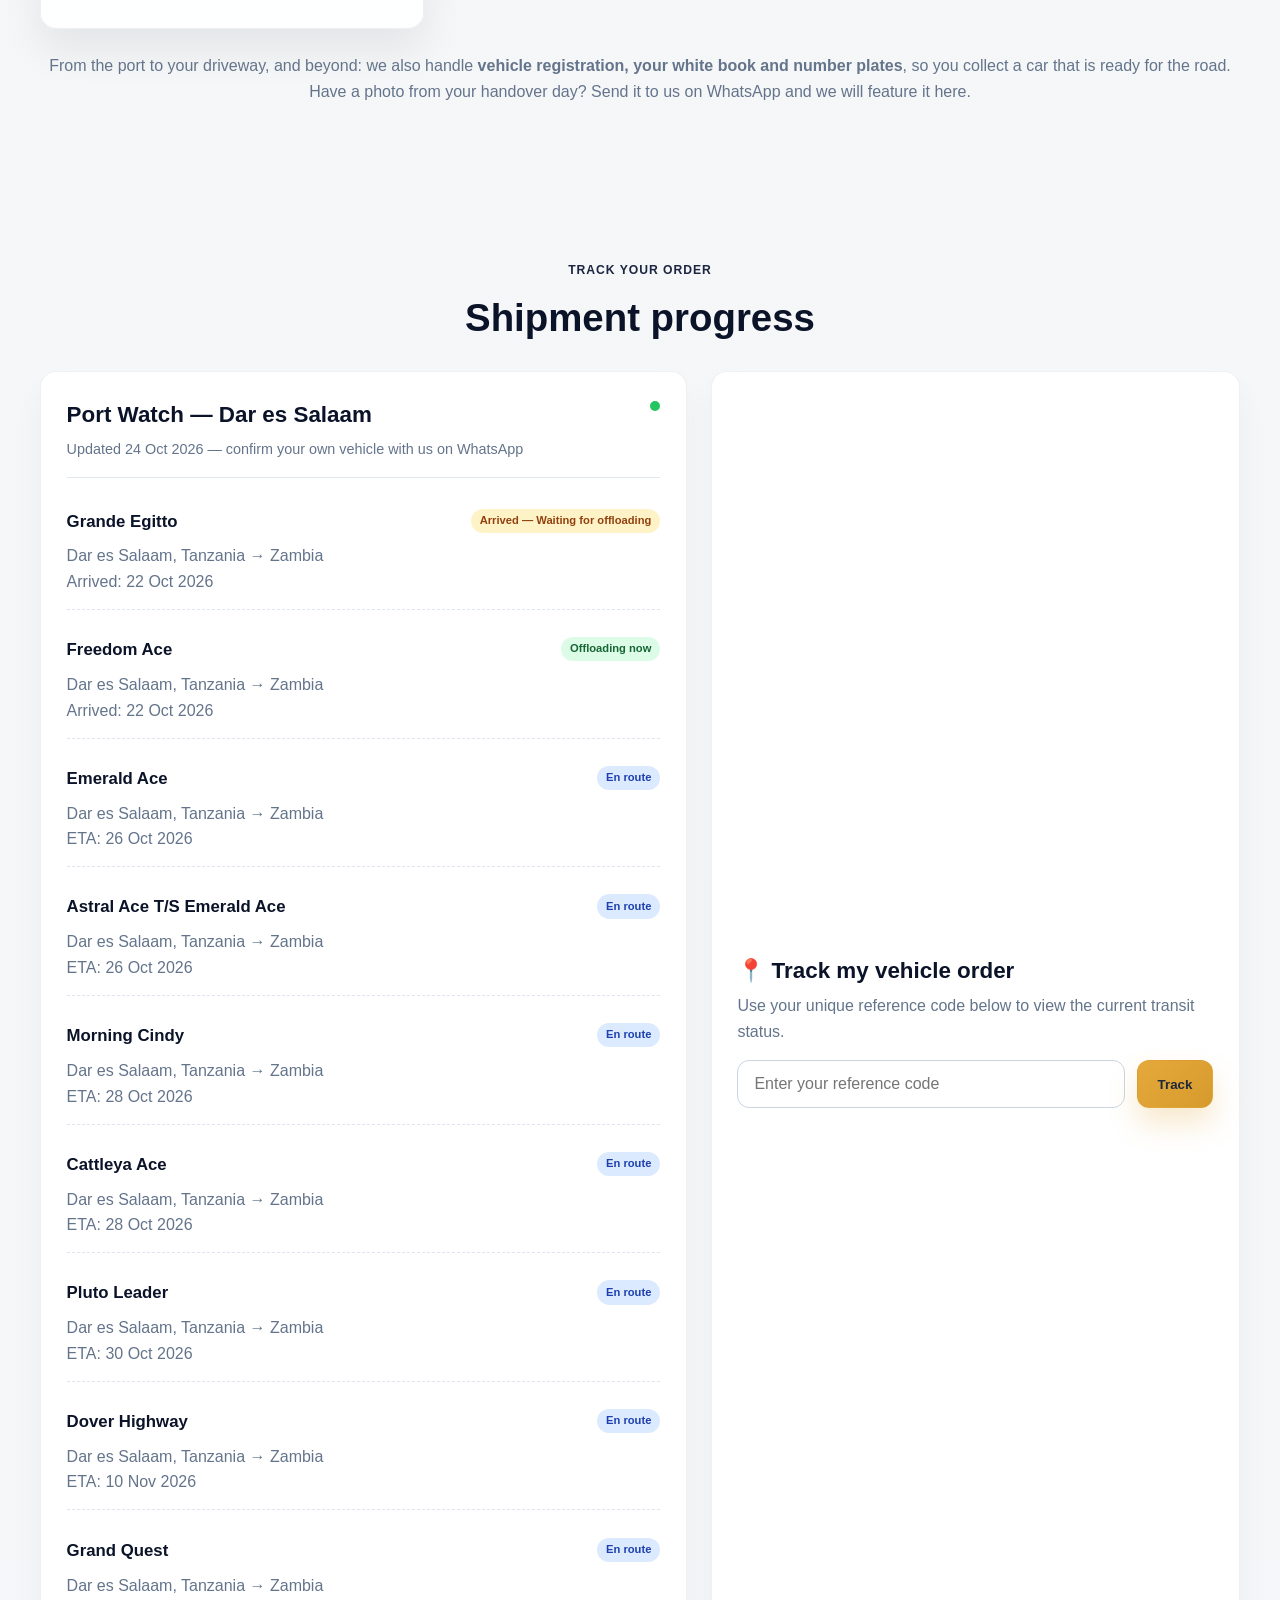
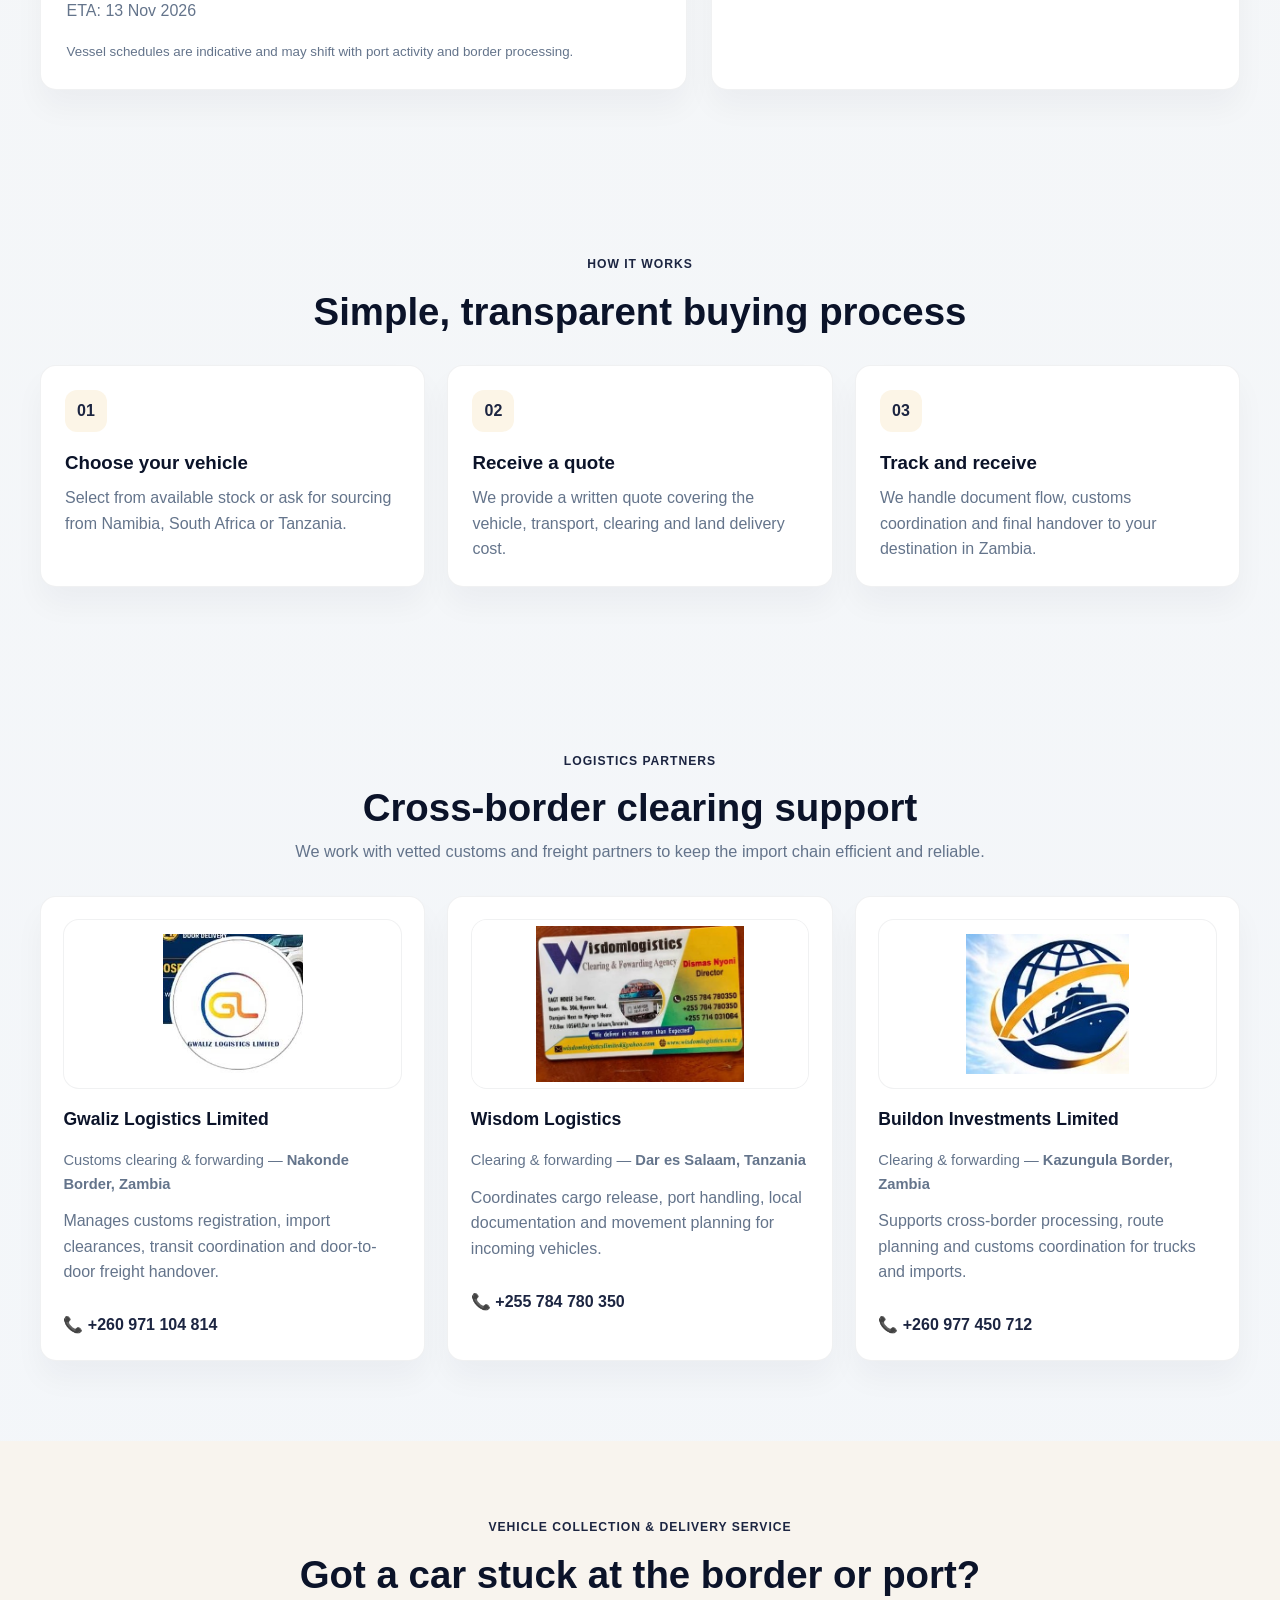
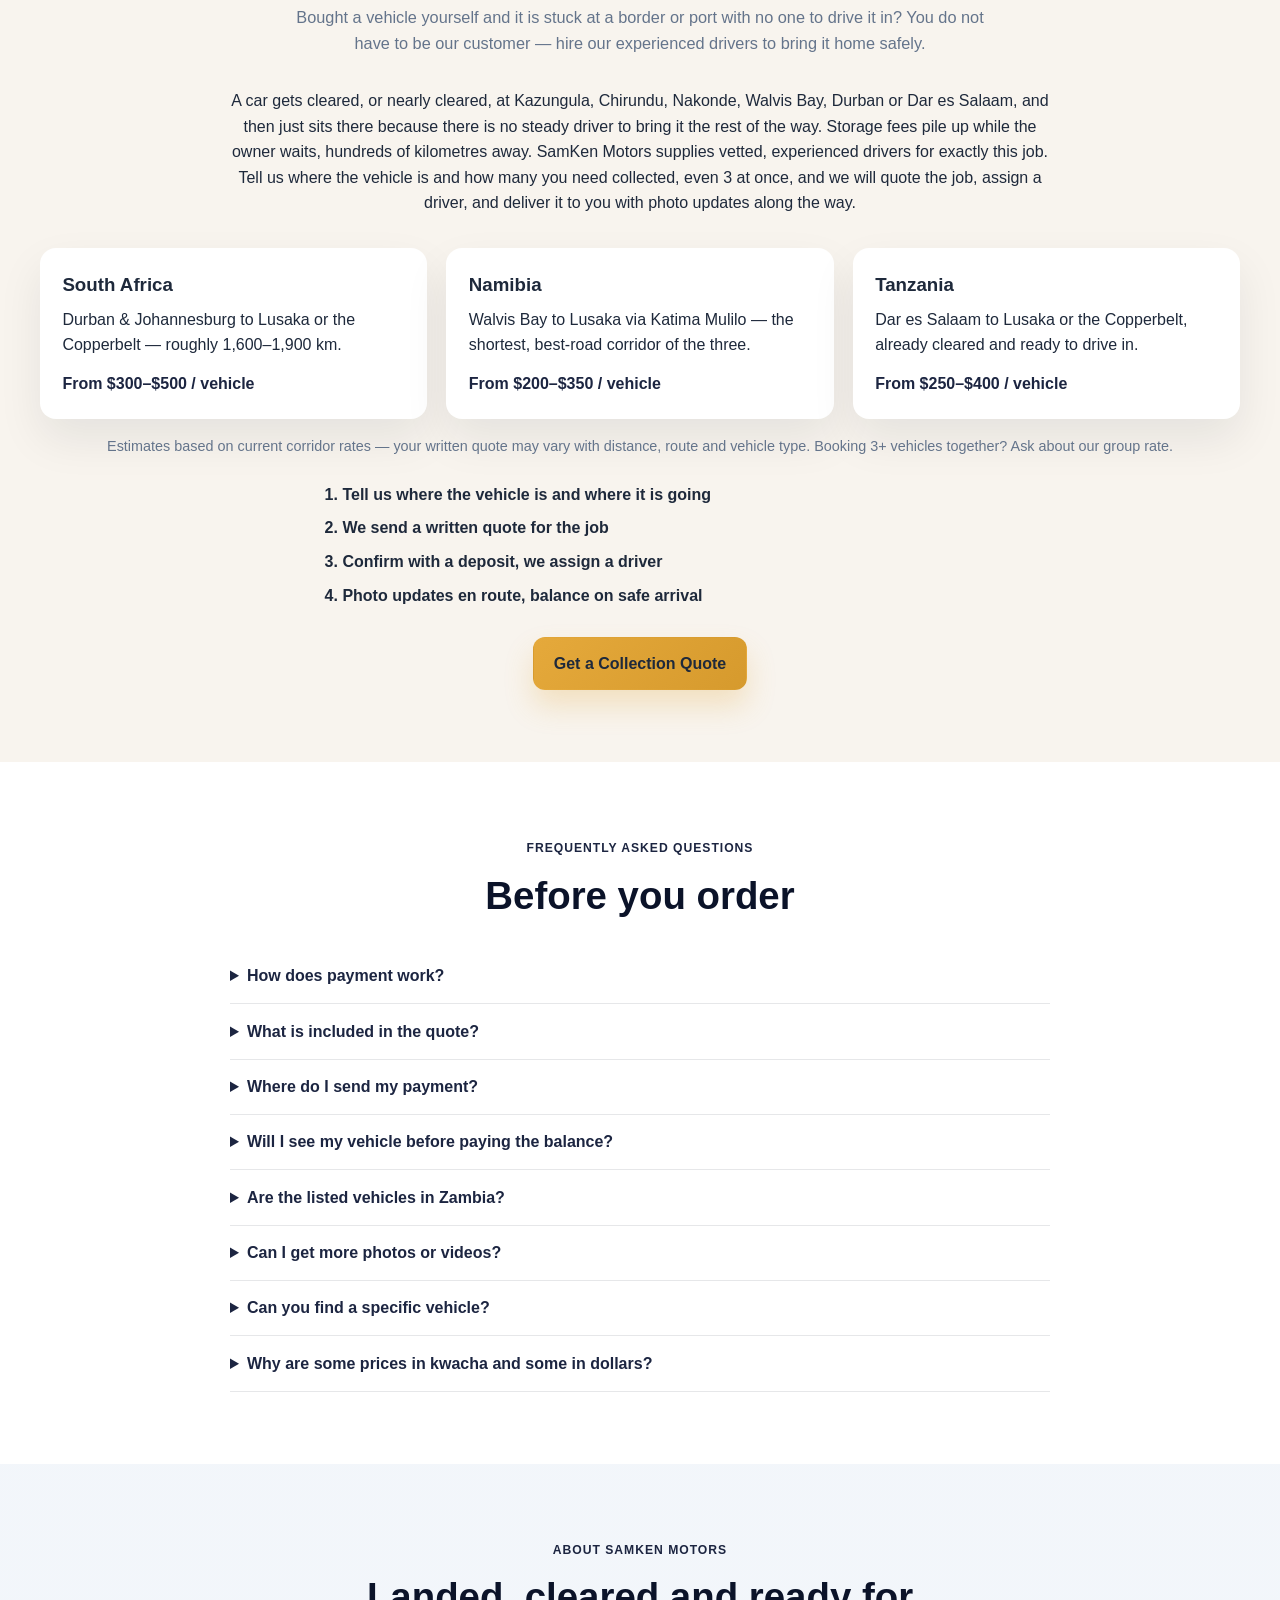
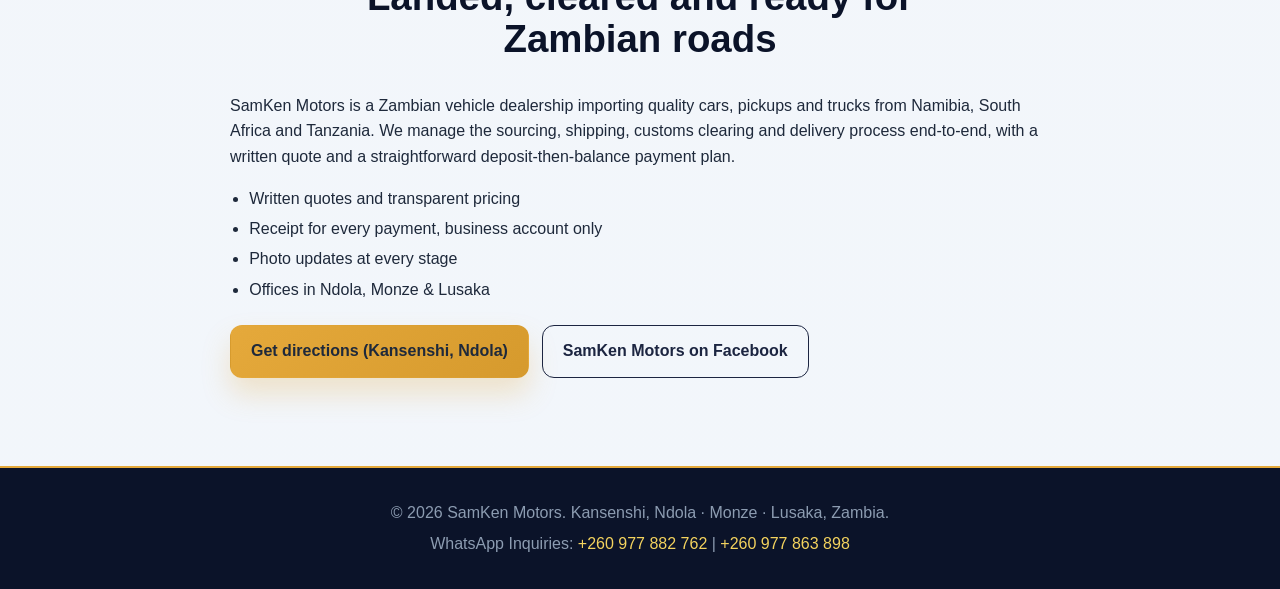
==== commit 10dfaef7: "Add files via upload" ====
--- a/index.html
+++ b/index.html
@@ -155,7 +155,7 @@
             <p class="section-subtitle">Real handovers across Zambia. Swipe or use the arrows to see more photos.</p>
           </div>
           <div id="delivered-grid-target" class="vehicles-grid"></div>
-          <p class="delivered-note">Have a photo from your handover day? Send it to us on WhatsApp and we will feature it here.</p>
+          <p class="delivered-note">From the port to your driveway, and beyond: we also handle <strong>vehicle registration, your white book and number plates</strong>, so you collect a car that is ready for the road. Have a photo from your handover day? Send it to us on WhatsApp and we will feature it here.</p>
         </div>
       </section>
 
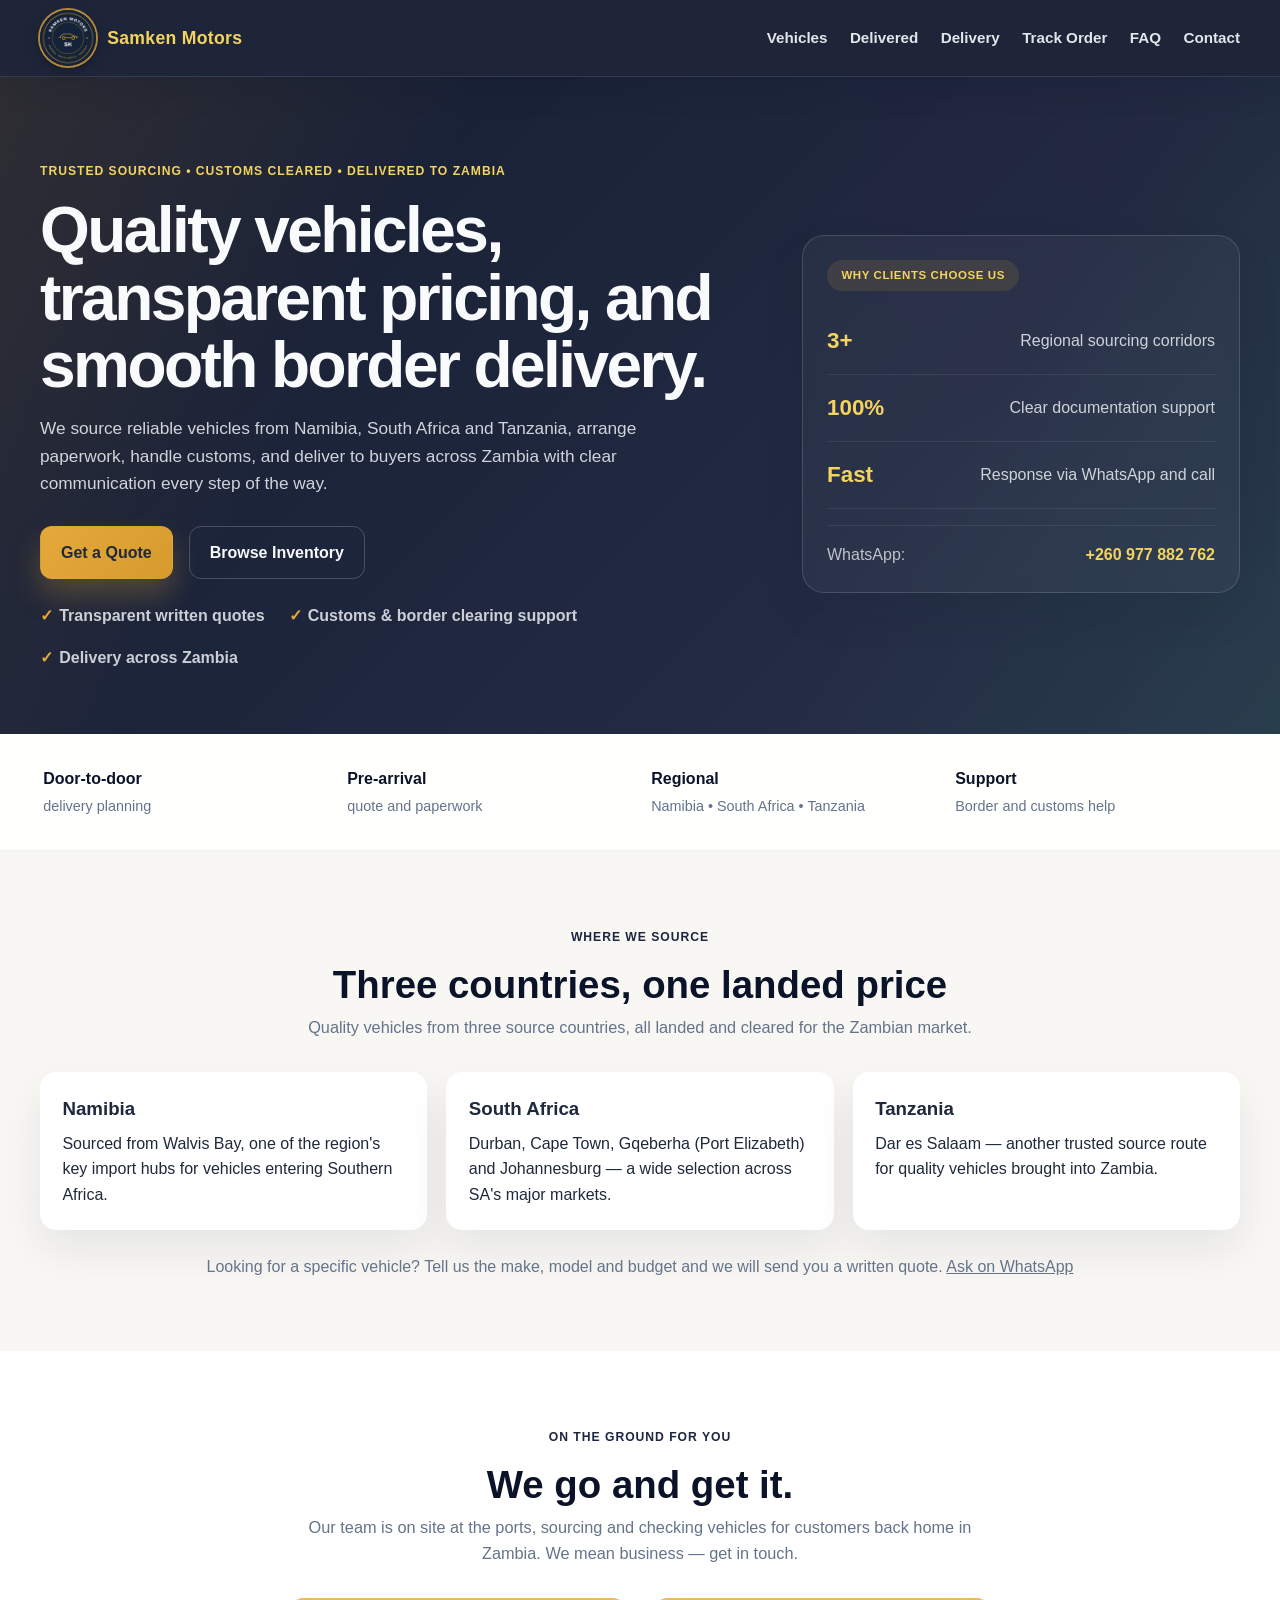
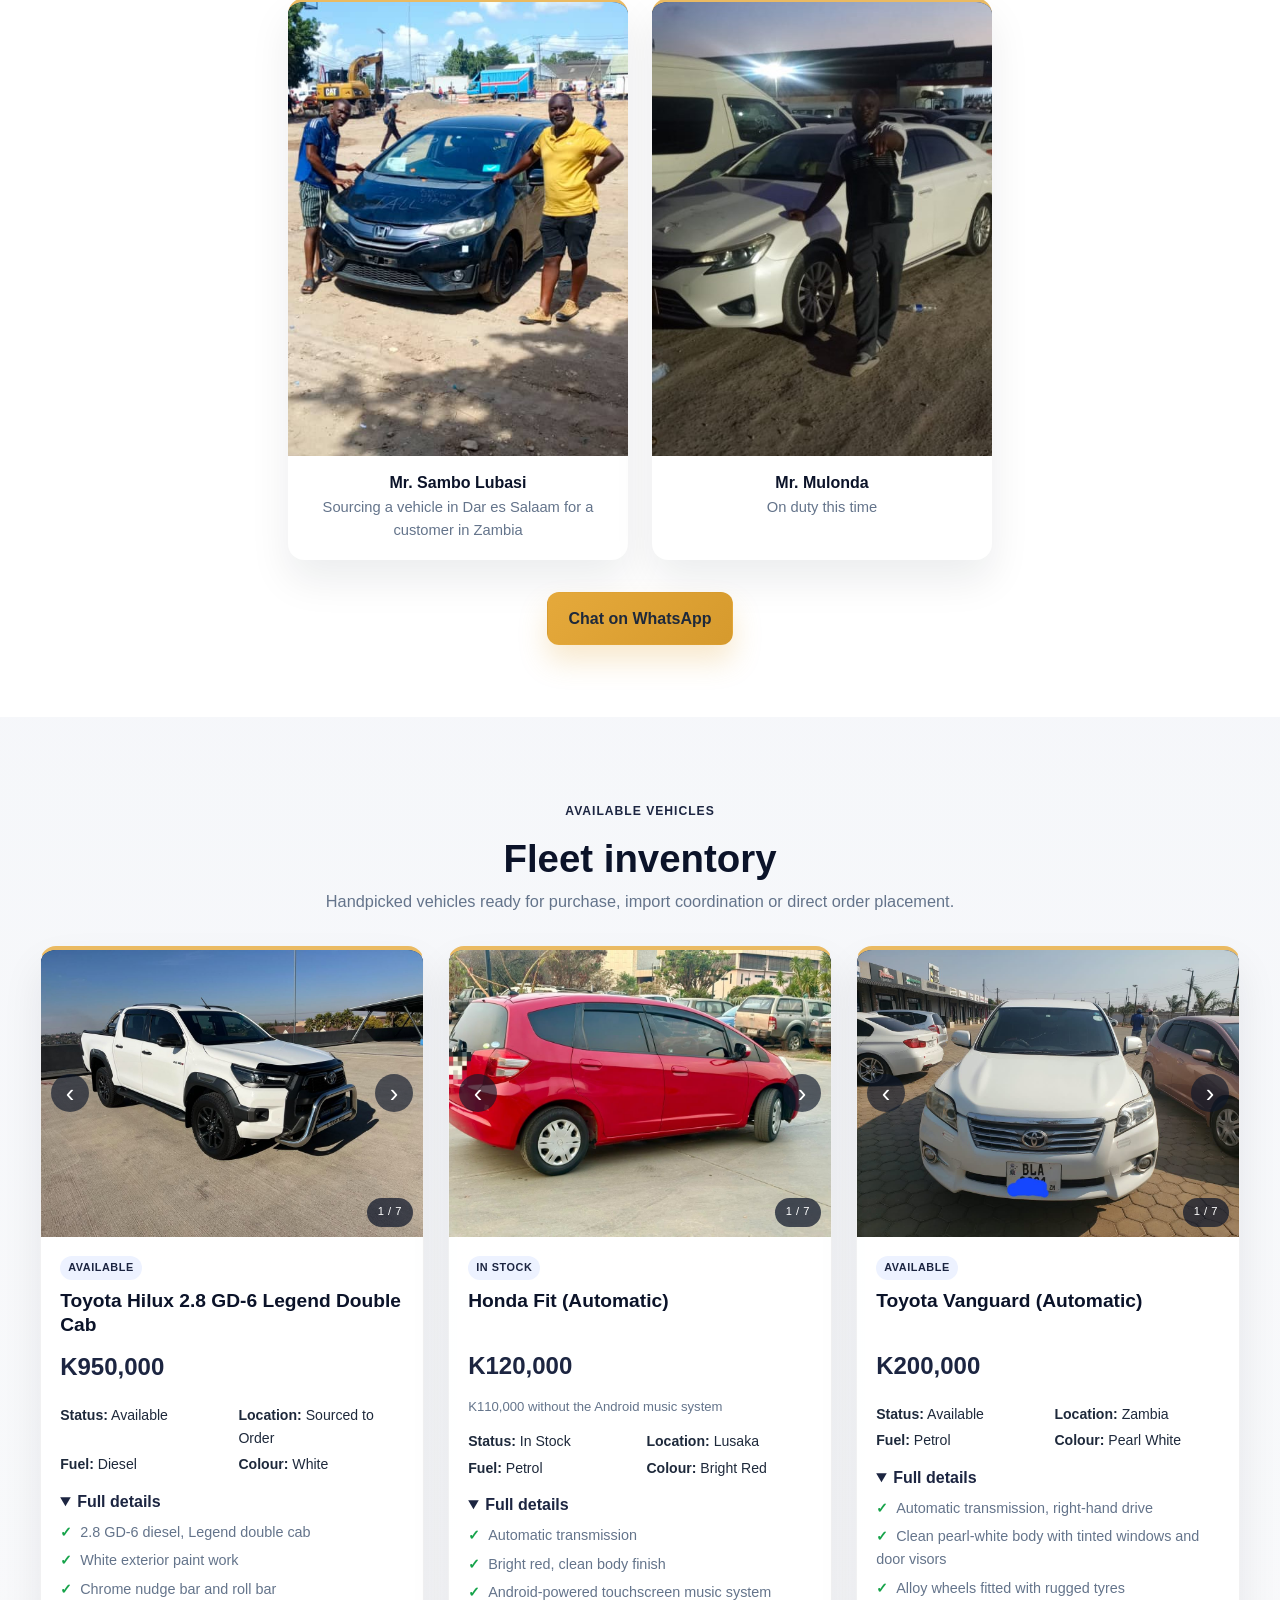
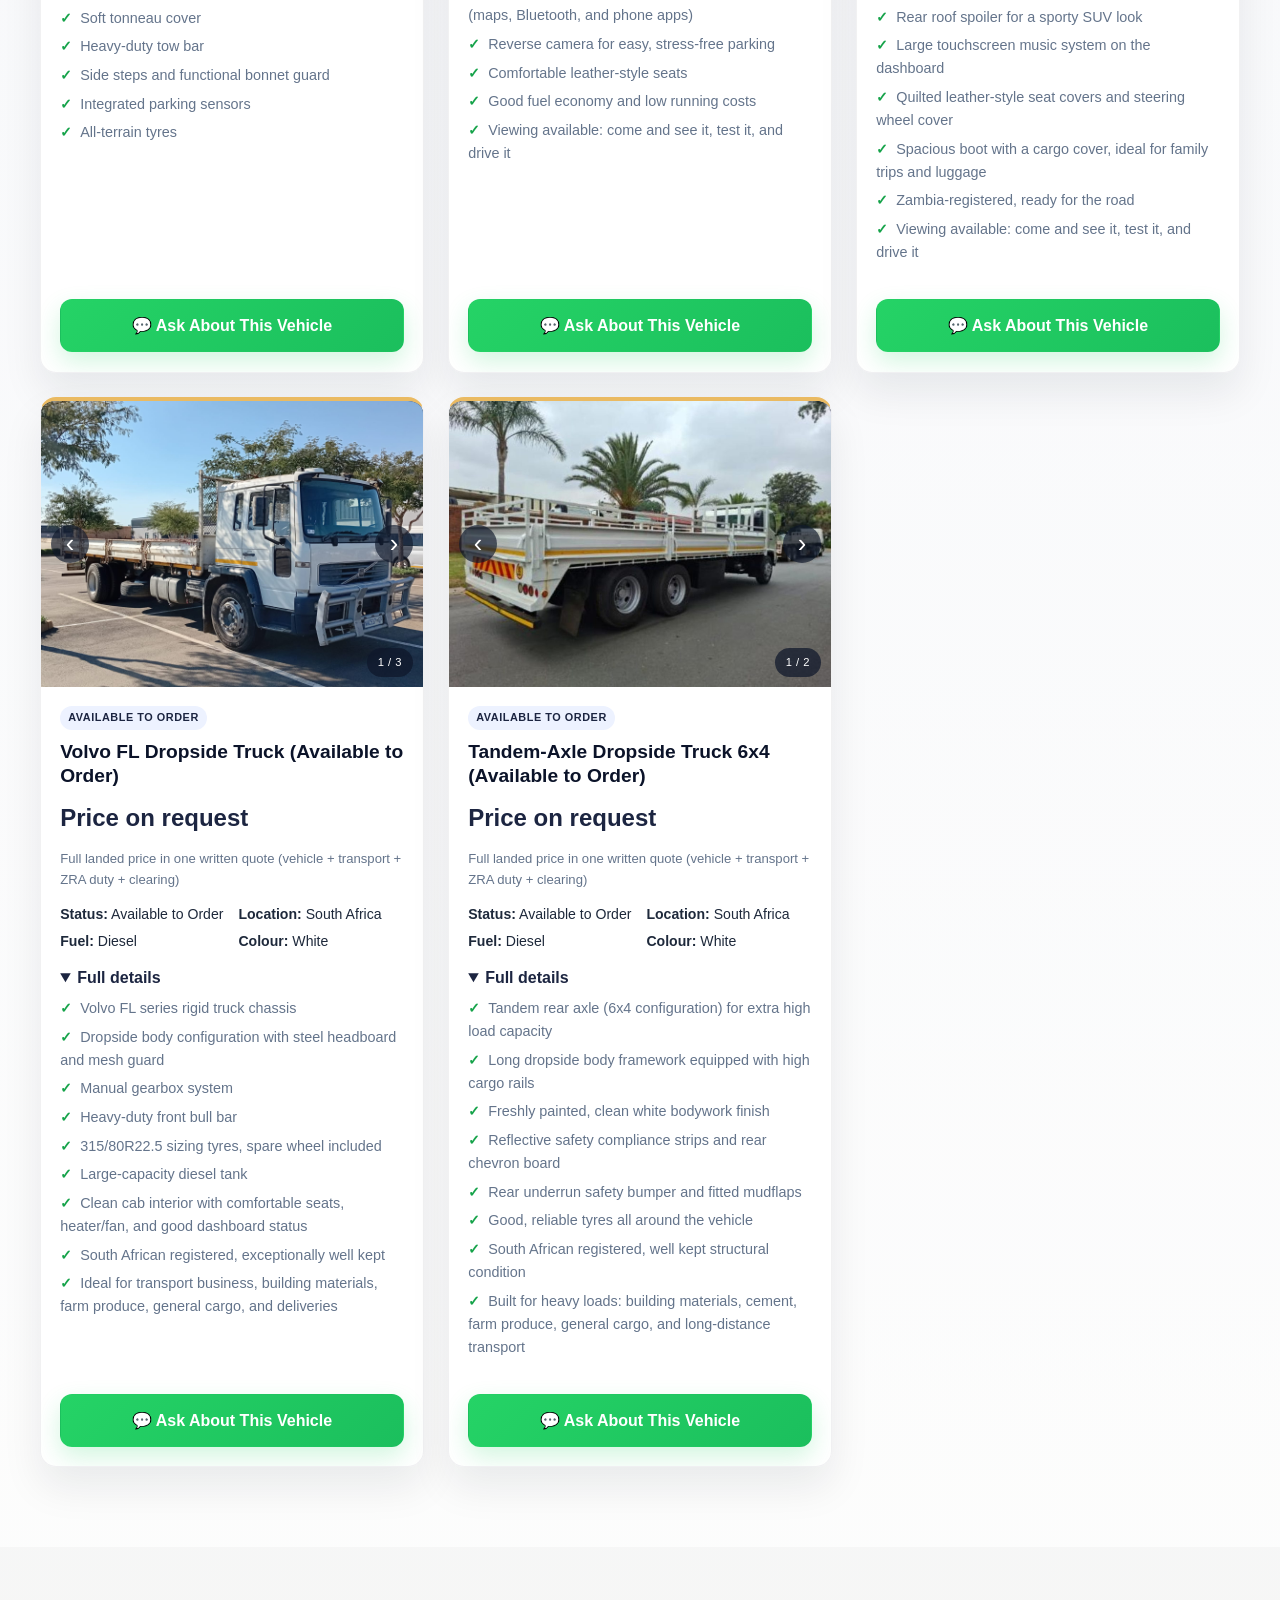
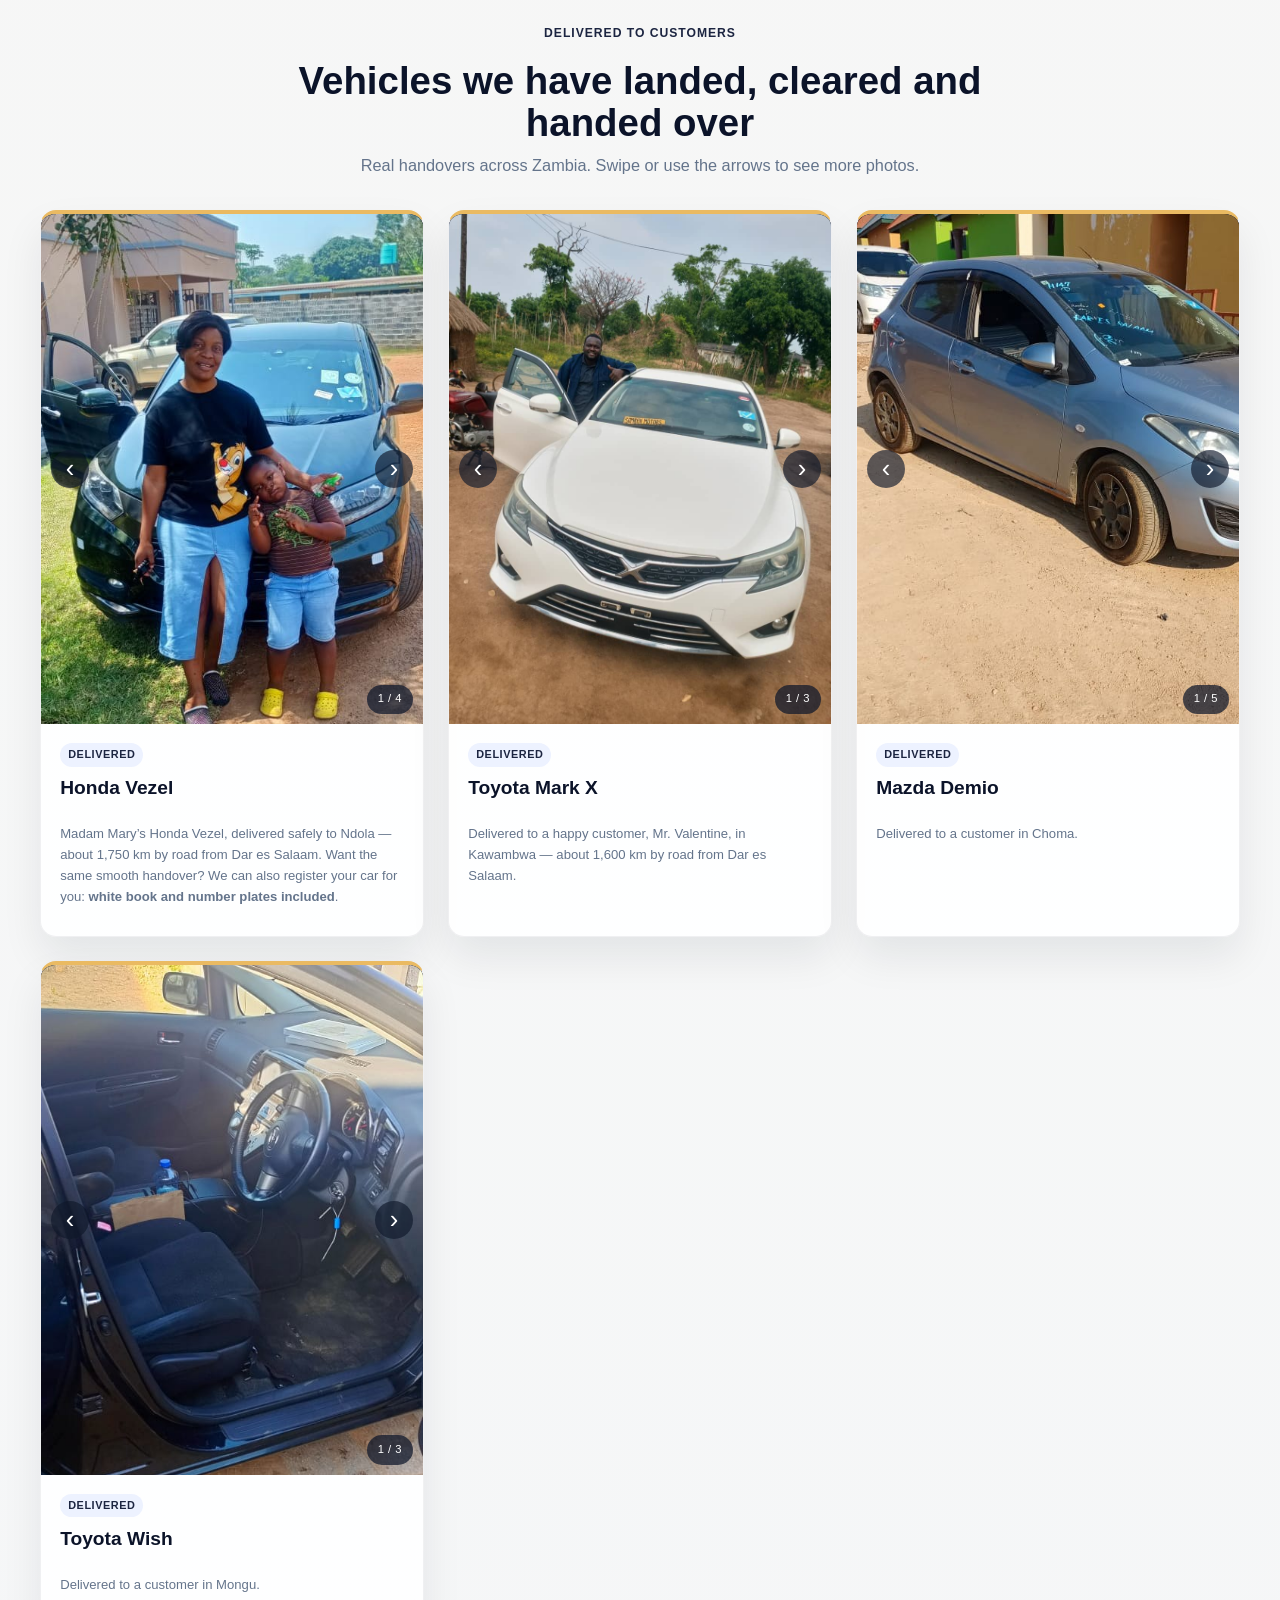
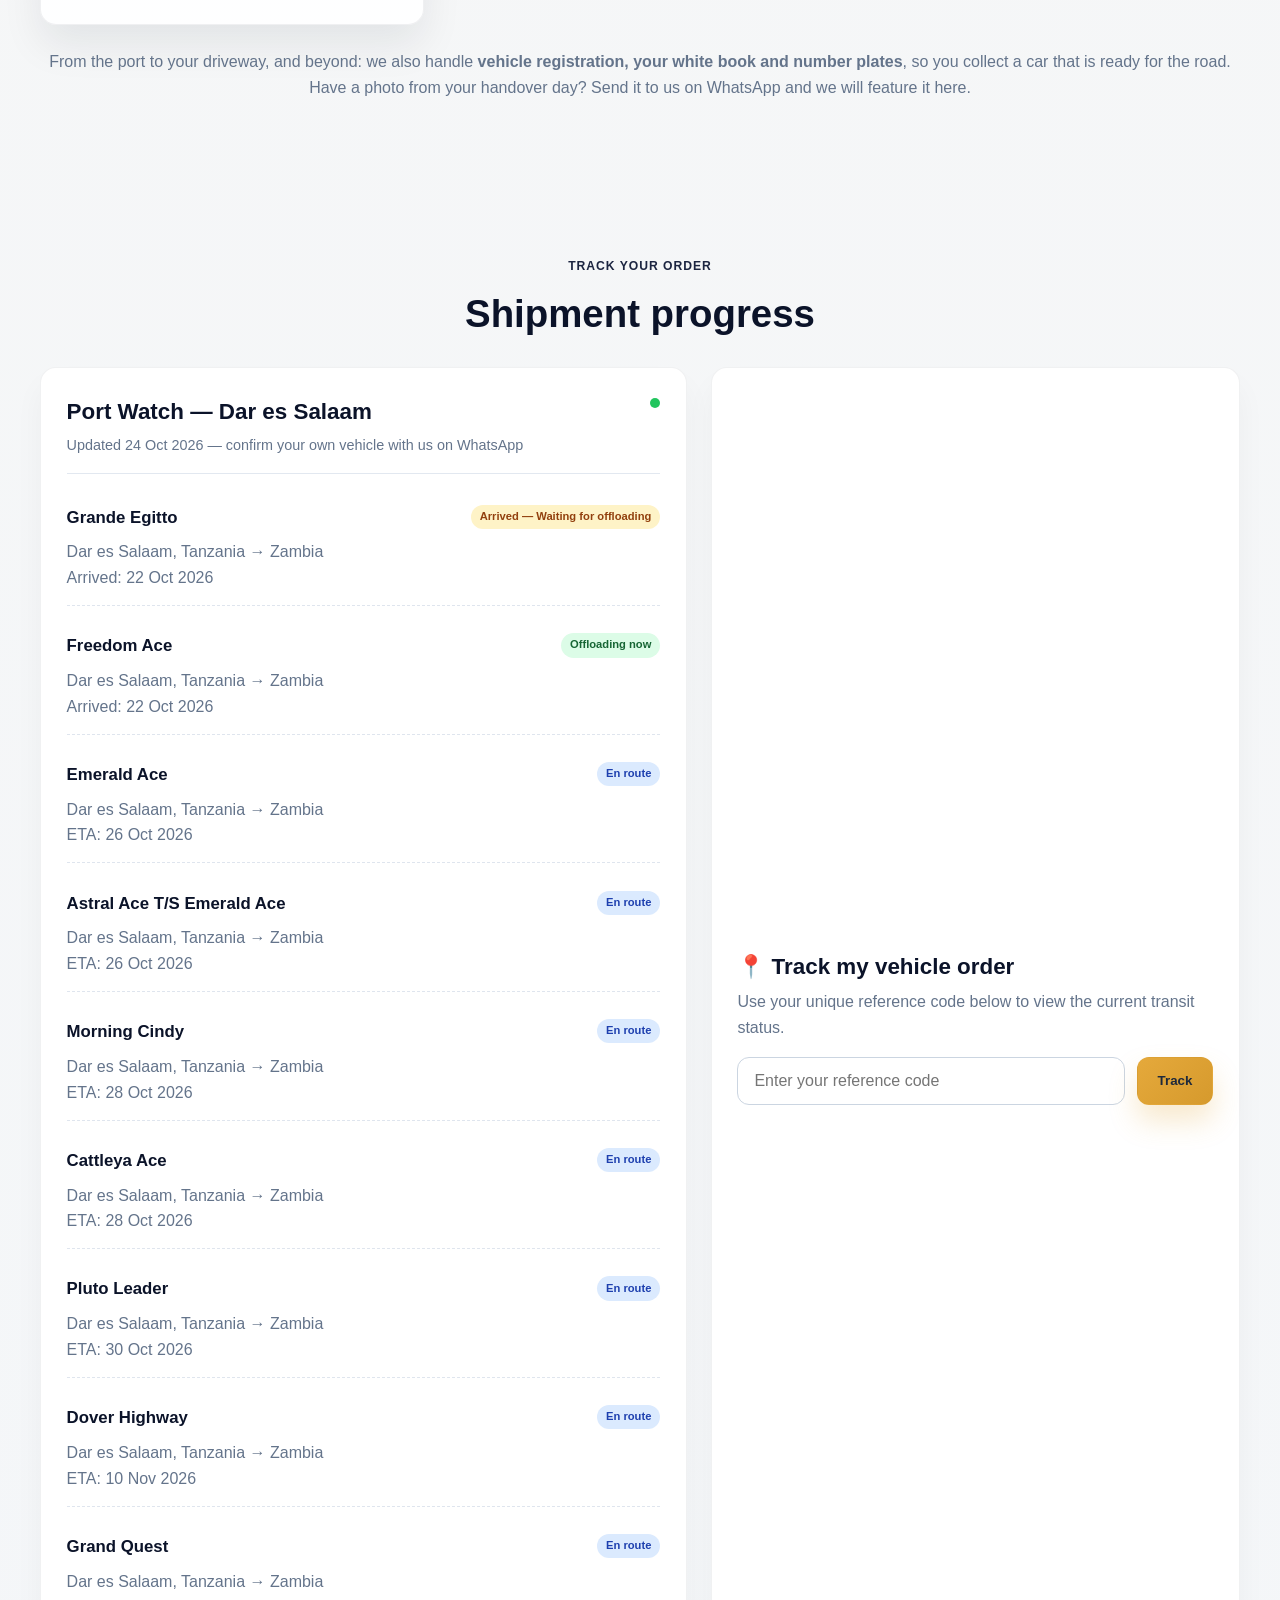
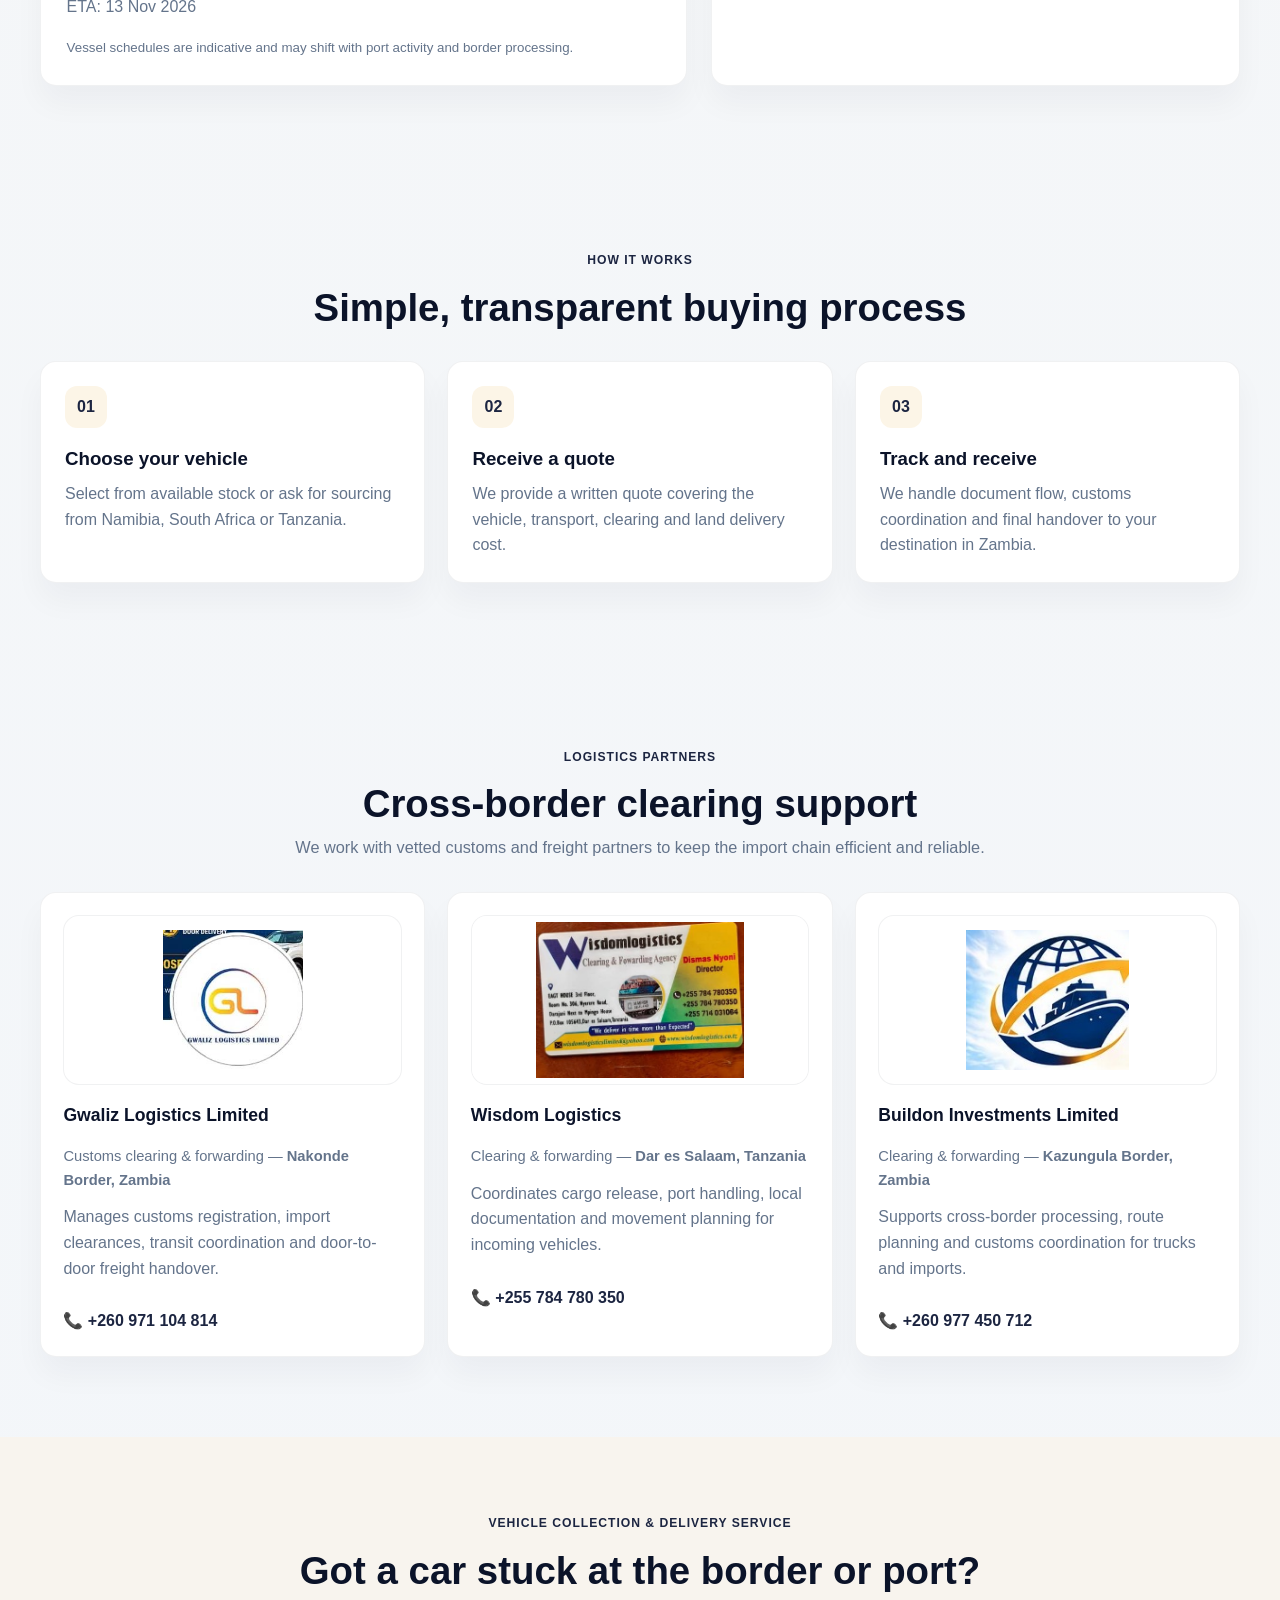
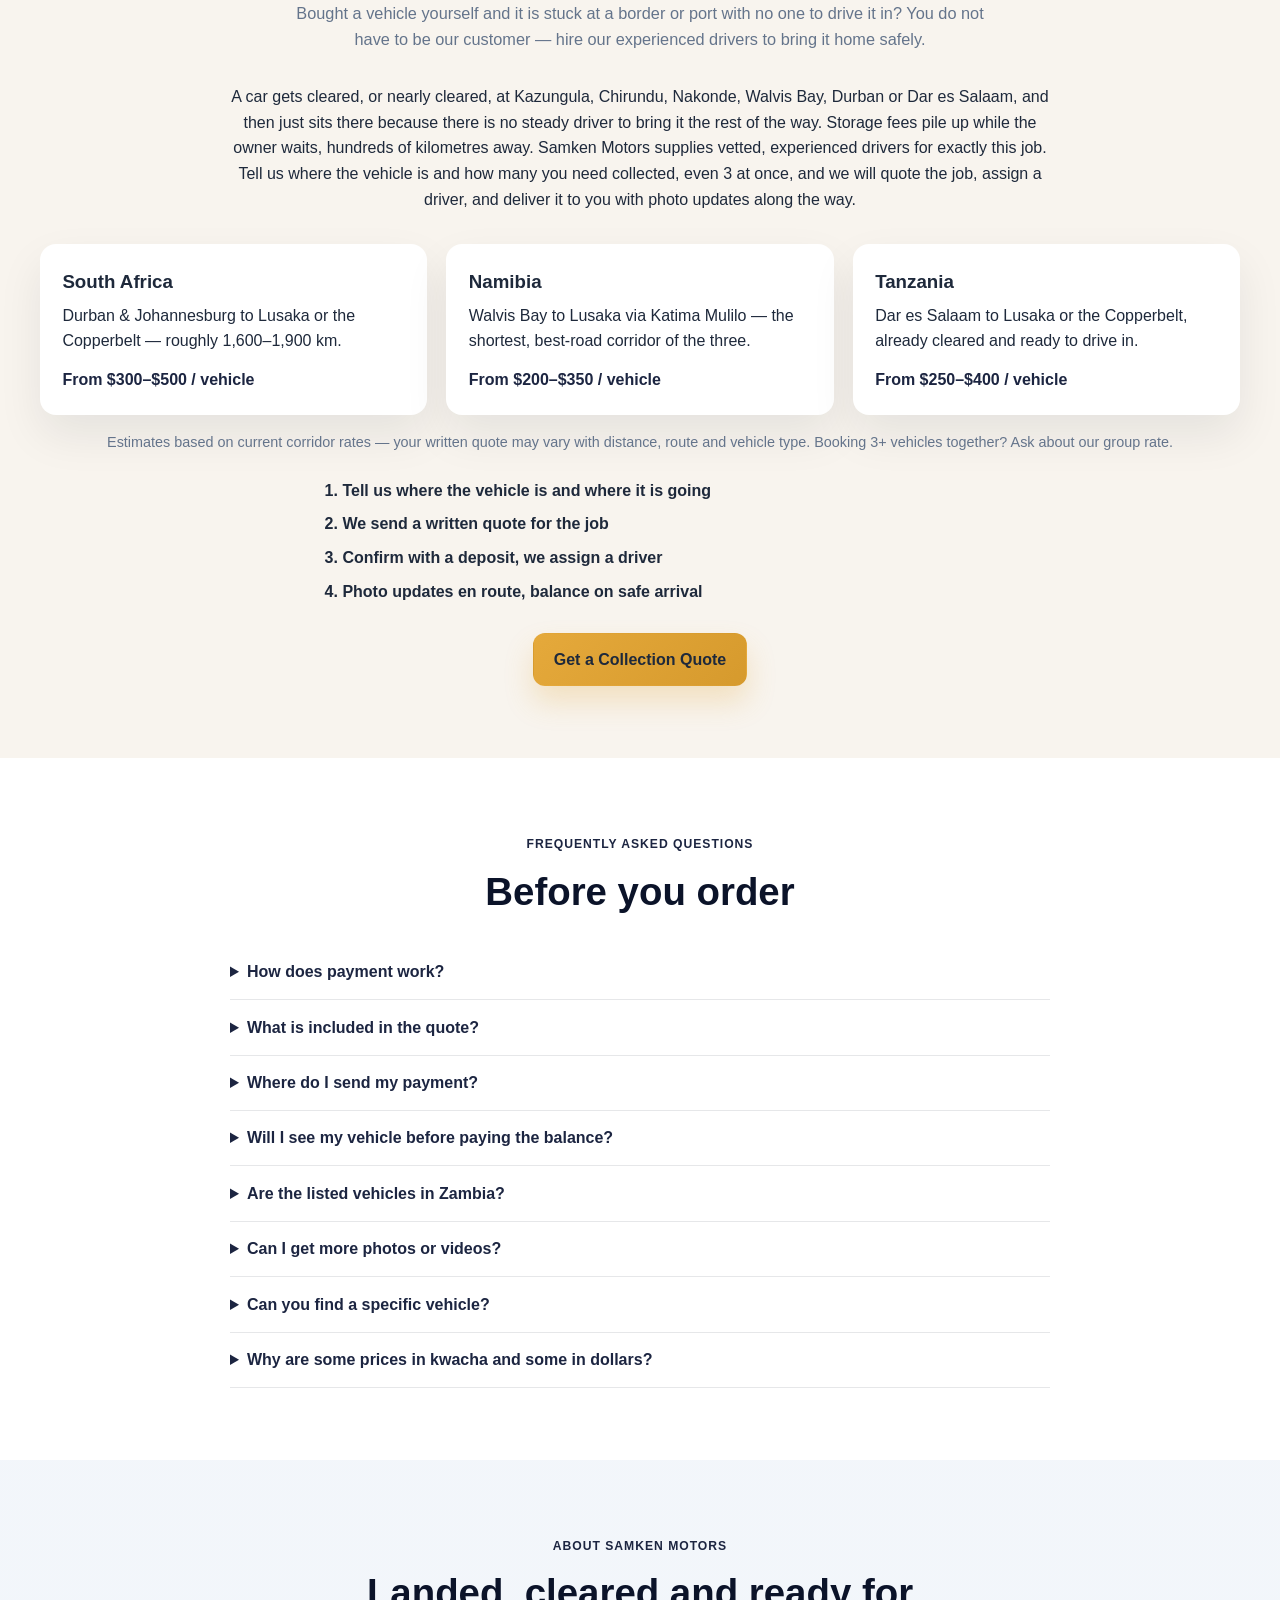
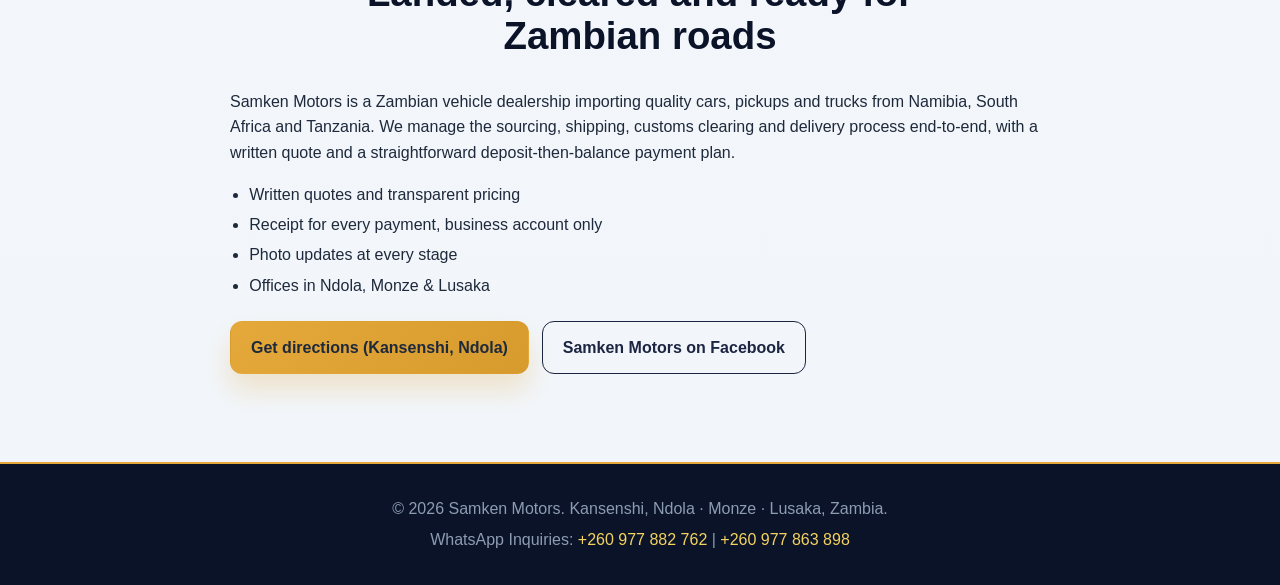
==== commit 362b56c2: "Update website branding and text from SamKen Motors to Samken Motors and set the preferred business " ====
--- a/index.html
+++ b/index.html
@@ -5,18 +5,18 @@
     <meta name="viewport" content="width=device-width, initial-scale=1.0" />
     <meta
       name="description"
-      content="SamKen Motors supplies quality vehicles from Namibia, South Africa and Tanzania to Zambia with transparent pricing, clear customs support and reliable delivery."
+      content="Samken Motors supplies quality vehicles from Namibia, South Africa and Tanzania to Zambia with transparent pricing, clear customs support and reliable delivery."
     />
     <meta name="theme-color" content="#0b1329" />
-    <title>SamKen Motors | Quality Vehicles Delivered to Zambia</title>
+    <title>Samken Motors | Quality Vehicles Delivered to Zambia</title>
     <link rel="stylesheet" href="styles.css" />
   </head>
   <body>
     <header class="site-header">
       <div class="container nav-container">
-        <div class="brand" aria-label="SamKen Motors home">
-          <img class="brand-logo-img" src="images/logo-badge.png" alt="SamKen Motors logo" width="56" height="56" />
-          <span class="brand-name">SamKen Motors</span>
+        <div class="brand" aria-label="Samken Motors home">
+          <img class="brand-logo-img" src="images/logo-badge.png" alt="Samken Motors logo" width="56" height="56" />
+          <span class="brand-name">Samken Motors</span>
         </div>
 
         <button id="nav-toggle" class="nav-toggle-btn" aria-label="Toggle navigation menu">
@@ -48,7 +48,7 @@
             </p>
 
             <div class="cta-row">
-              <a class="btn btn-primary" href="https://wa.me/260977882762?text=Hello%20SamKen%20Motors%2C%20I%20want%20to%20buy%20a%20vehicle" target="_blank" rel="noopener">Get a Quote</a>
+              <a class="btn btn-primary" href="https://wa.me/260977882762?text=Hello%20Samken%20Motors%2C%20I%20want%20to%20buy%20a%20vehicle" target="_blank" rel="noopener">Get a Quote</a>
               <a class="btn btn-secondary" href="#inventory-gallery">Browse Inventory</a>
             </div>
 
@@ -59,7 +59,7 @@
             </ul>
           </div>
 
-          <div class="hero-panel" aria-label="Why SamKen Motors">
+          <div class="hero-panel" aria-label="Why Samken Motors">
             <div class="panel-badge">Why clients choose us</div>
             <div class="mini-stat">
               <strong>3+</strong>
@@ -90,8 +90,6 @@
         </div>
       </section>
 
-
-
       <section id="sourcing" class="sourcing-section">
         <div class="container">
           <div class="section-heading">
@@ -101,8 +99,8 @@
           </div>
           <div class="corridor-grid">
             <article class="corridor-card"><h3>Namibia</h3><p>Sourced from Walvis Bay, one of the region's key import hubs for vehicles entering Southern Africa.</p></article>
-            <article class="corridor-card"><h3>South Africa</h3><p>Durban, Cape Town, Gqeberha (Port Elizabeth) and Johannesburg &mdash; a wide selection across SA's major markets.</p></article>
-            <article class="corridor-card"><h3>Tanzania</h3><p>Dar es Salaam &mdash; another trusted source route for quality vehicles brought into Zambia.</p></article>
+            <article class="corridor-card"><h3>South Africa</h3><p>Durban, Cape Town, Gqeberha (Port Elizabeth) and Johannesburg — a wide selection across SA's major markets.</p></article>
+            <article class="corridor-card"><h3>Tanzania</h3><p>Dar es Salaam — another trusted source route for quality vehicles brought into Zambia.</p></article>
           </div>
           <p class="delivered-note">Looking for a specific vehicle? Tell us the make, model and budget and we will send you a written quote.
             <a href="https://wa.me/260977882762" target="_blank" rel="noopener">Ask on WhatsApp</a></p>
@@ -116,16 +114,16 @@
             <h2>We go and get it.</h2>
             <p class="section-subtitle">
               Our team is on site at the ports, sourcing and checking vehicles for customers back home in Zambia.
-              We mean business &mdash; get in touch.
+              We mean business — get in touch.
             </p>
           </div>
           <div class="ground-photos">
             <figure class="ground-figure">
-              <img src="images/team-sourcing-dar-1.jpg" alt="Mr. Sambo Lubasi sourcing a vehicle in Dar es Salaam, Tanzania for a SamKen Motors customer" loading="lazy" onerror="this.classList.add('img-broken')" />
+              <img src="images/team-sourcing-dar-1.jpg" alt="Mr. Sambo Lubasi sourcing a vehicle in Dar es Salaam, Tanzania for a Samken Motors customer" loading="lazy" onerror="this.classList.add('img-broken')" />
               <figcaption><strong>Mr. Sambo Lubasi</strong><br>Sourcing a vehicle in Dar es Salaam for a customer in Zambia</figcaption>
             </figure>
             <figure class="ground-figure">
-              <img src="images/team-mulonda-on-duty-1.jpg" alt="Mr. Mulonda on duty with a vehicle for a SamKen Motors customer" loading="lazy" onerror="this.classList.add('img-broken')" />
+              <img src="images/team-mulonda-on-duty-1.jpg" alt="Mr. Mulonda on duty with a vehicle for a Samken Motors customer" loading="lazy" onerror="this.classList.add('img-broken')" />
               <figcaption><strong>Mr. Mulonda</strong><br>On duty this time</figcaption>
             </figure>
           </div>
@@ -145,7 +143,6 @@
           <div id="vehicles-grid-target" class="vehicles-grid" aria-live="polite"></div>
         </div>
       </section>
-
 
       <section id="delivered-section" class="delivered-section">
         <div class="container">
@@ -171,10 +168,10 @@
               <div class="card-header">
                 <span class="pulse-indicator"></span>
                 <h3>Port Watch — Dar es Salaam</h3>
-                <p class="timestamp">Updated 24 Oct 2026 &mdash; confirm your own vehicle with us on WhatsApp</p>
+                <p class="timestamp">Updated 24 Oct 2026 — confirm your own vehicle with us on WhatsApp</p>
               </div>
 
-              <div class="vessel-list" id="vessel-list-target"><p class="tracker-loading">Loading shipment status&hellip;</p></div>
+              <div class="vessel-list" id="vessel-list-target"><p class="tracker-loading">Loading shipment status…</p></div>
               <p class="disclaimer">
                 <small>Vessel schedules are indicative and may shift with port activity and border processing.</small>
               </p>
@@ -283,14 +280,14 @@
             <h2>Got a car stuck at the border or port?</h2>
             <p class="section-subtitle">
               Bought a vehicle yourself and it is stuck at a border or port with no one to drive it in?
-              You do not have to be our customer &mdash; hire our experienced drivers to bring it home safely.
+              You do not have to be our customer — hire our experienced drivers to bring it home safely.
             </p>
           </div>
 
           <p class="delivery-intro">
             A car gets cleared, or nearly cleared, at Kazungula, Chirundu, Nakonde, Walvis Bay, Durban or Dar es Salaam,
             and then just sits there because there is no steady driver to bring it the rest of the way. Storage fees pile up
-            while the owner waits, hundreds of kilometres away. SamKen Motors supplies vetted, experienced drivers for exactly
+            while the owner waits, hundreds of kilometres away. Samken Motors supplies vetted, experienced drivers for exactly
             this job. Tell us where the vehicle is and how many you need collected, even 3 at once, and we will quote the job,
             assign a driver, and deliver it to you with photo updates along the way.
           </p>
@@ -298,23 +295,23 @@
           <div class="corridor-grid">
             <article class="corridor-card">
               <h3>South Africa</h3>
-              <p>Durban &amp; Johannesburg to Lusaka or the Copperbelt &mdash; roughly 1,600&ndash;1,900 km.</p>
-              <p class="corridor-price">From $300&ndash;$500 / vehicle</p>
+              <p>Durban &amp; Johannesburg to Lusaka or the Copperbelt — roughly 1,600–1,900 km.</p>
+              <p class="corridor-price">From $300–$500 / vehicle</p>
             </article>
             <article class="corridor-card">
               <h3>Namibia</h3>
-              <p>Walvis Bay to Lusaka via Katima Mulilo &mdash; the shortest, best-road corridor of the three.</p>
-              <p class="corridor-price">From $200&ndash;$350 / vehicle</p>
+              <p>Walvis Bay to Lusaka via Katima Mulilo — the shortest, best-road corridor of the three.</p>
+              <p class="corridor-price">From $200–$350 / vehicle</p>
             </article>
             <article class="corridor-card">
               <h3>Tanzania</h3>
               <p>Dar es Salaam to Lusaka or the Copperbelt, already cleared and ready to drive in.</p>
-              <p class="corridor-price">From $250&ndash;$400 / vehicle</p>
+              <p class="corridor-price">From $250–$400 / vehicle</p>
             </article>
           </div>
 
           <p class="delivery-estimate">
-            Estimates based on current corridor rates &mdash; your written quote may vary with distance, route and vehicle type.
+            Estimates based on current corridor rates — your written quote may vary with distance, route and vehicle type.
             Booking 3+ vehicles together? Ask about our group rate.
           </p>
 
@@ -326,7 +323,7 @@
           </ol>
 
           <div class="delivery-cta">
-            <a class="btn btn-primary" href="https://wa.me/260977882762?text=Hi%20SamKen%20Motors%2C%20I%20have%20a%20vehicle%20that%20needs%20collecting%20and%20delivering%20to%20me%20in%20Zambia." target="_blank" rel="noopener">Get a Collection Quote</a>
+            <a class="btn btn-primary" href="https://wa.me/260977882762?text=Hi%20Samken%20Motors%2C%20I%20have%20a%20vehicle%20that%20needs%20collecting%20and%20delivering%20to%20me%20in%20Zambia." target="_blank" rel="noopener">Get a Collection Quote</a>
           </div>
         </div>
       </section>
@@ -351,11 +348,11 @@
       <section id="about" class="about-section">
         <div class="container about-container">
           <div class="section-heading">
-            <p class="eyebrow eyebrow-dark">About SamKen Motors</p>
+            <p class="eyebrow eyebrow-dark">About Samken Motors</p>
             <h2>Landed, cleared and ready for Zambian roads</h2>
           </div>
           <p>
-            SamKen Motors is a Zambian vehicle dealership importing quality cars, pickups and trucks from Namibia, South Africa and Tanzania.
+            Samken Motors is a Zambian vehicle dealership importing quality cars, pickups and trucks from Namibia, South Africa and Tanzania.
             We manage the sourcing, shipping, customs clearing and delivery process end-to-end, with a written quote and a straightforward
             deposit-then-balance payment plan.
           </p>
@@ -367,7 +364,7 @@
           </ul>
           <p class="about-links">
             <a class="btn btn-primary" href="https://www.google.com/maps/search/?api=1&amp;query=Kansenshi%20Ndola%20Zambia" target="_blank" rel="noopener">Get directions (Kansenshi, Ndola)</a>
-            <a class="btn btn-secondary btn-dark-text" href="https://www.facebook.com/samkenmotors" target="_blank" rel="noopener">SamKen Motors on Facebook</a>
+            <a class="btn btn-secondary btn-dark-text" href="https://www.facebook.com/samkenmotors" target="_blank" rel="noopener">Samken Motors on Facebook</a>
           </p>
         </div>
       </section>
@@ -375,7 +372,7 @@
 
     <footer id="contact-section" class="main-footer">
       <div class="container footer-content">
-        <p>&copy; 2026 SamKen Motors. Kansenshi, Ndola · Monze · Lusaka, Zambia.</p>
+        <p>&copy; 2026 Samken Motors. Kansenshi, Ndola · Monze · Lusaka, Zambia.</p>
         <p>
           WhatsApp Inquiries:
           <a href="https://wa.me/260977882762" target="_blank" rel="noopener">+260 977 882 762</a>
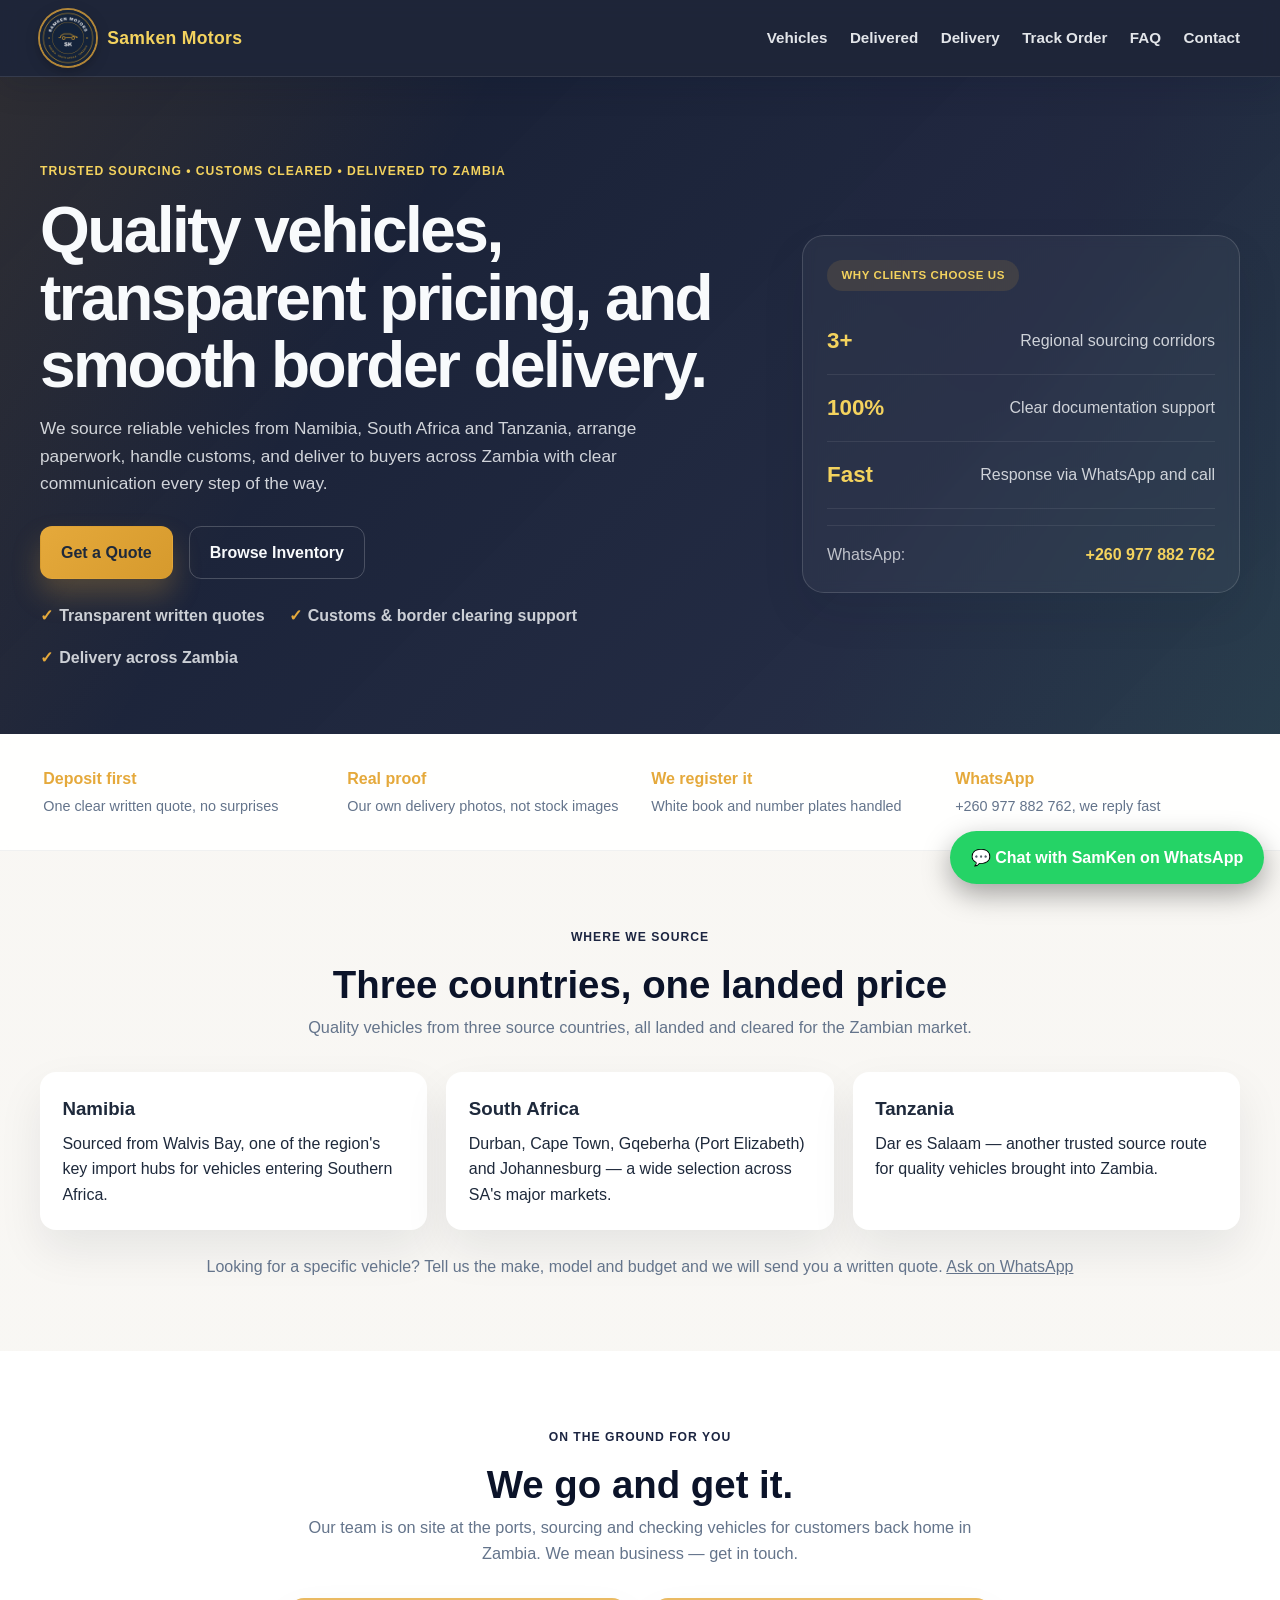
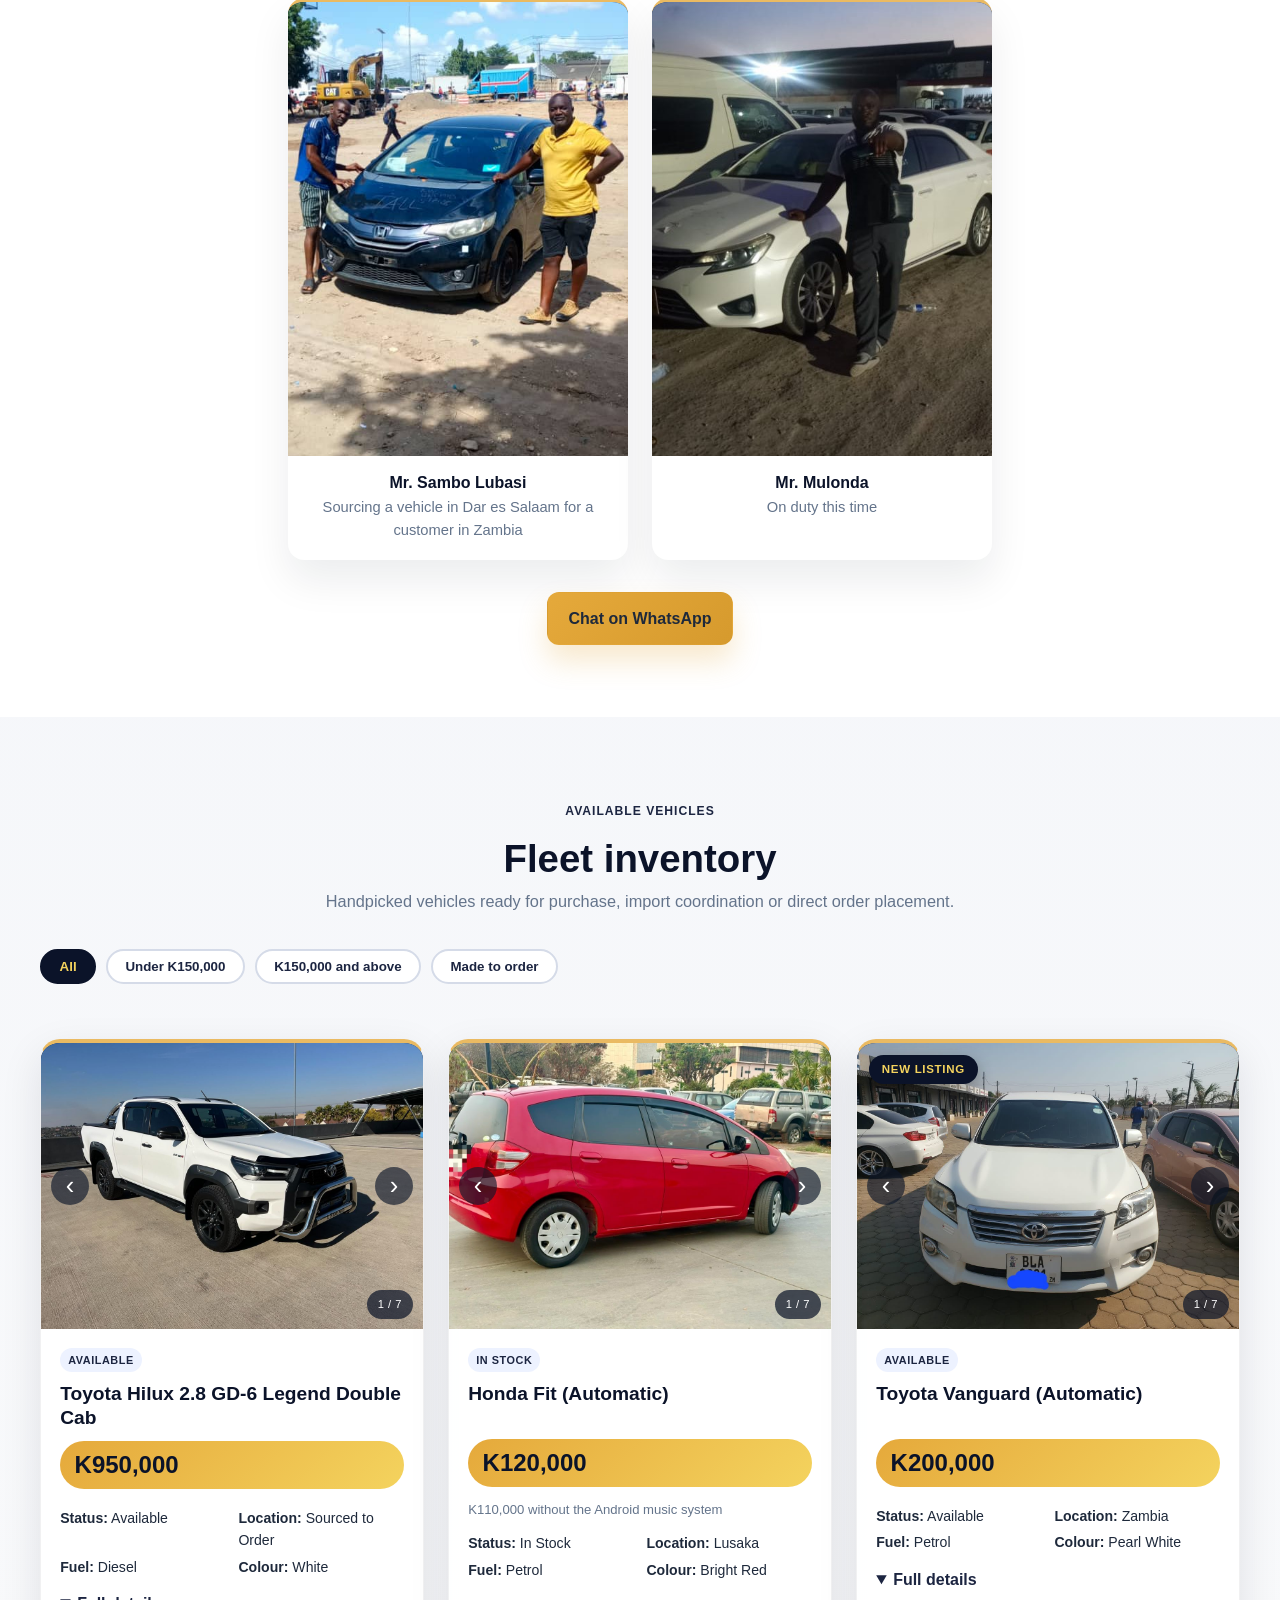
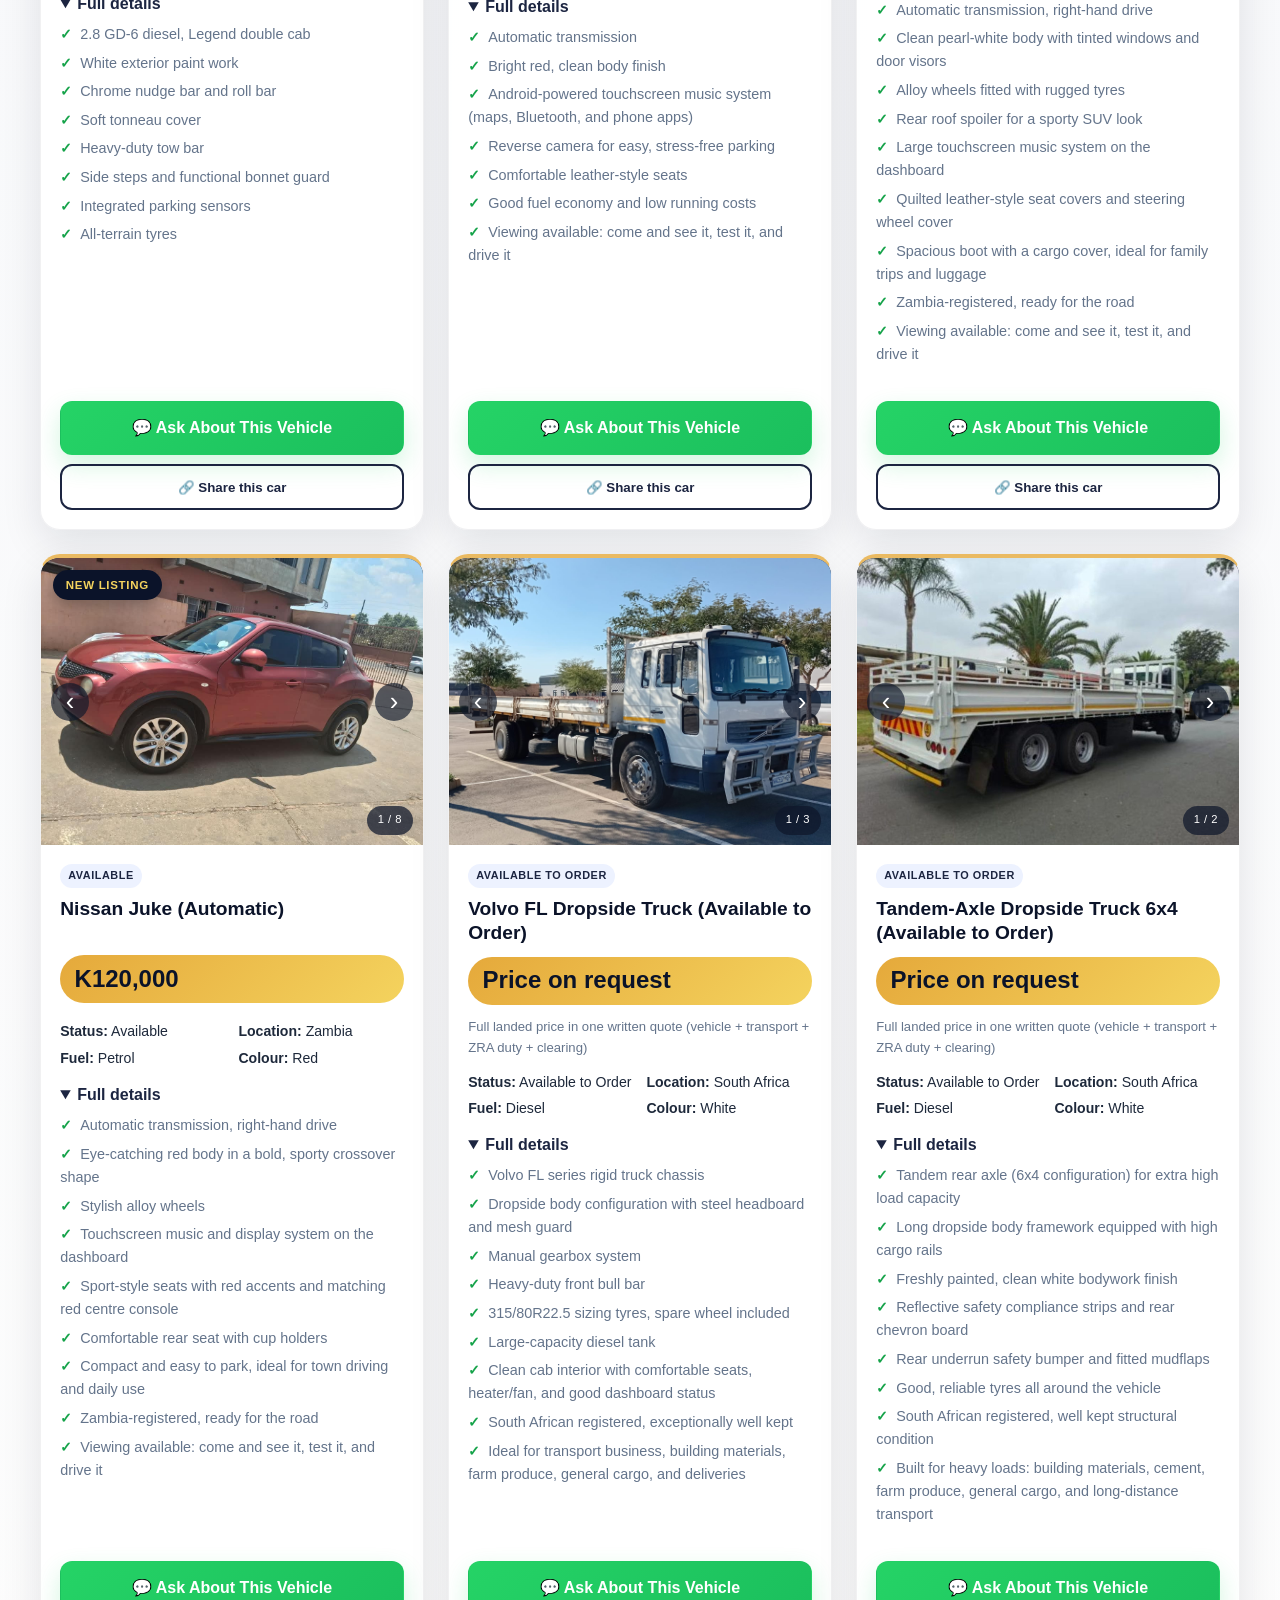
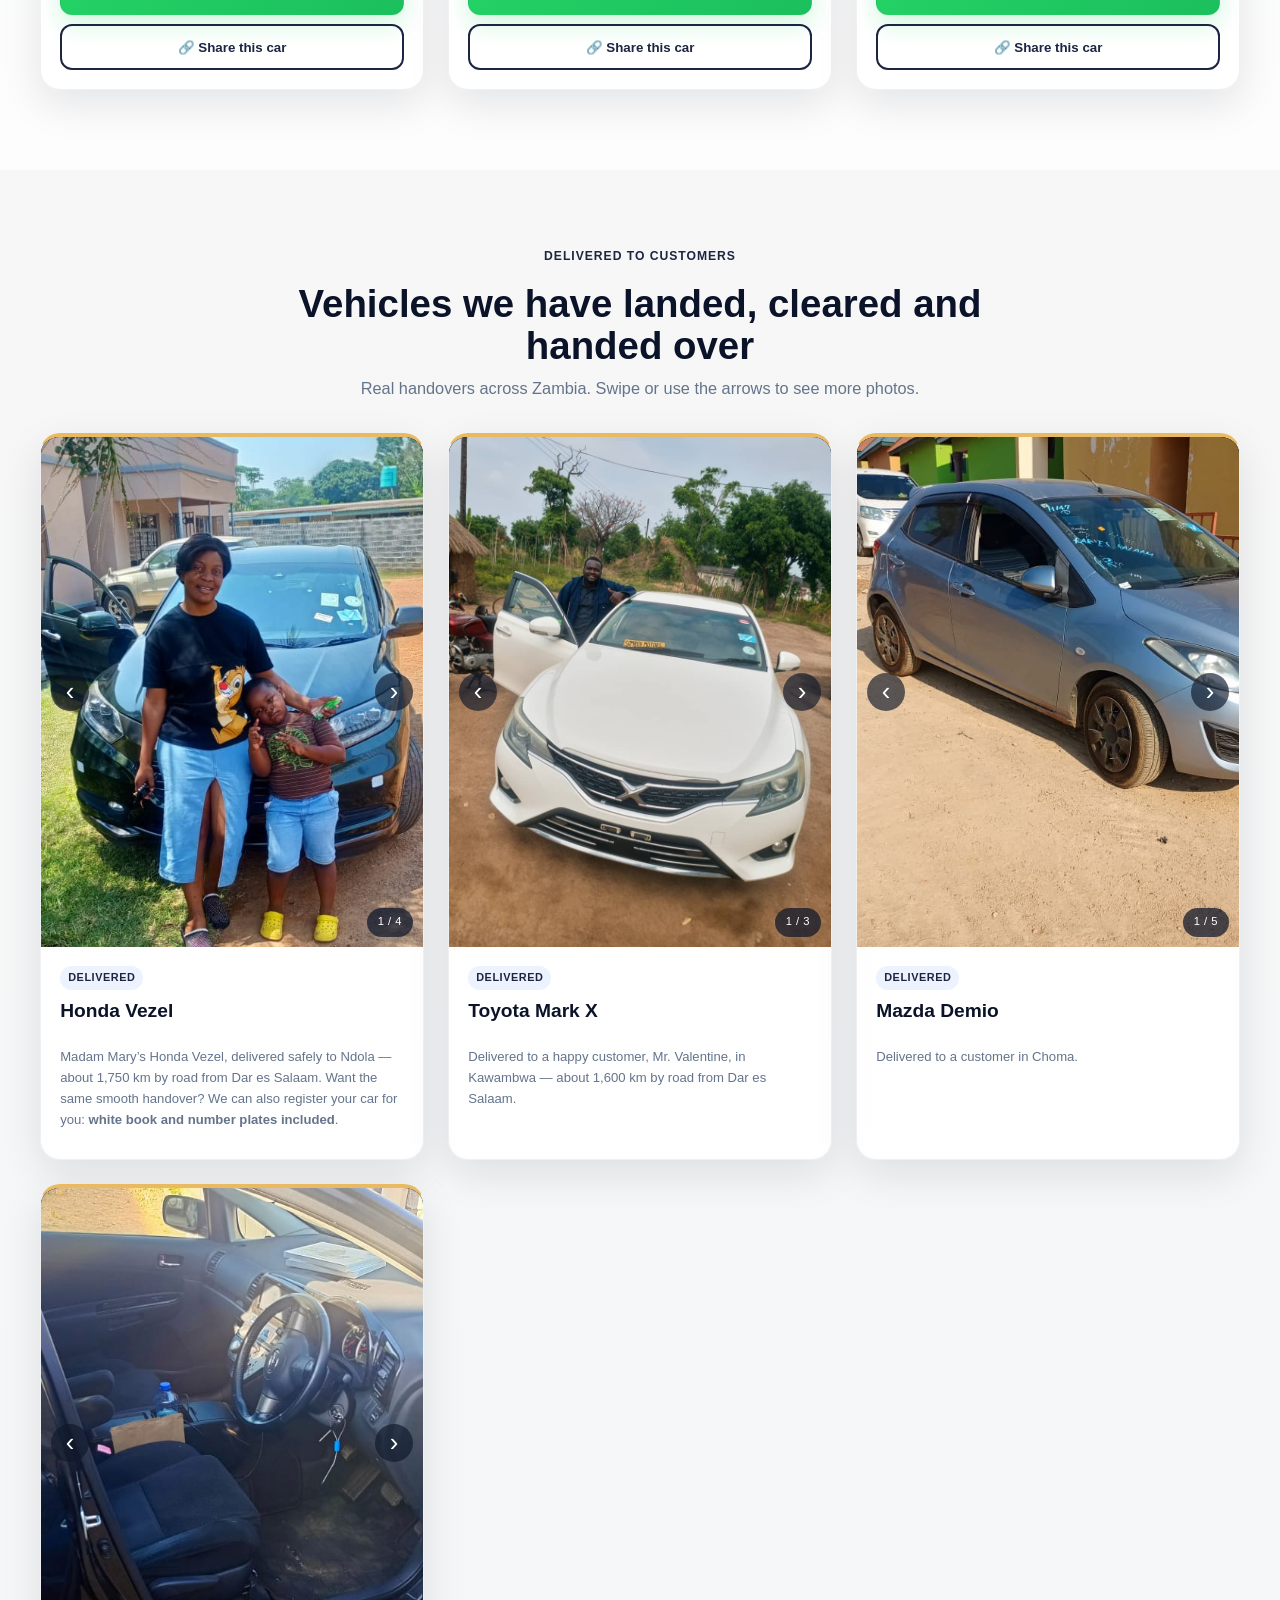
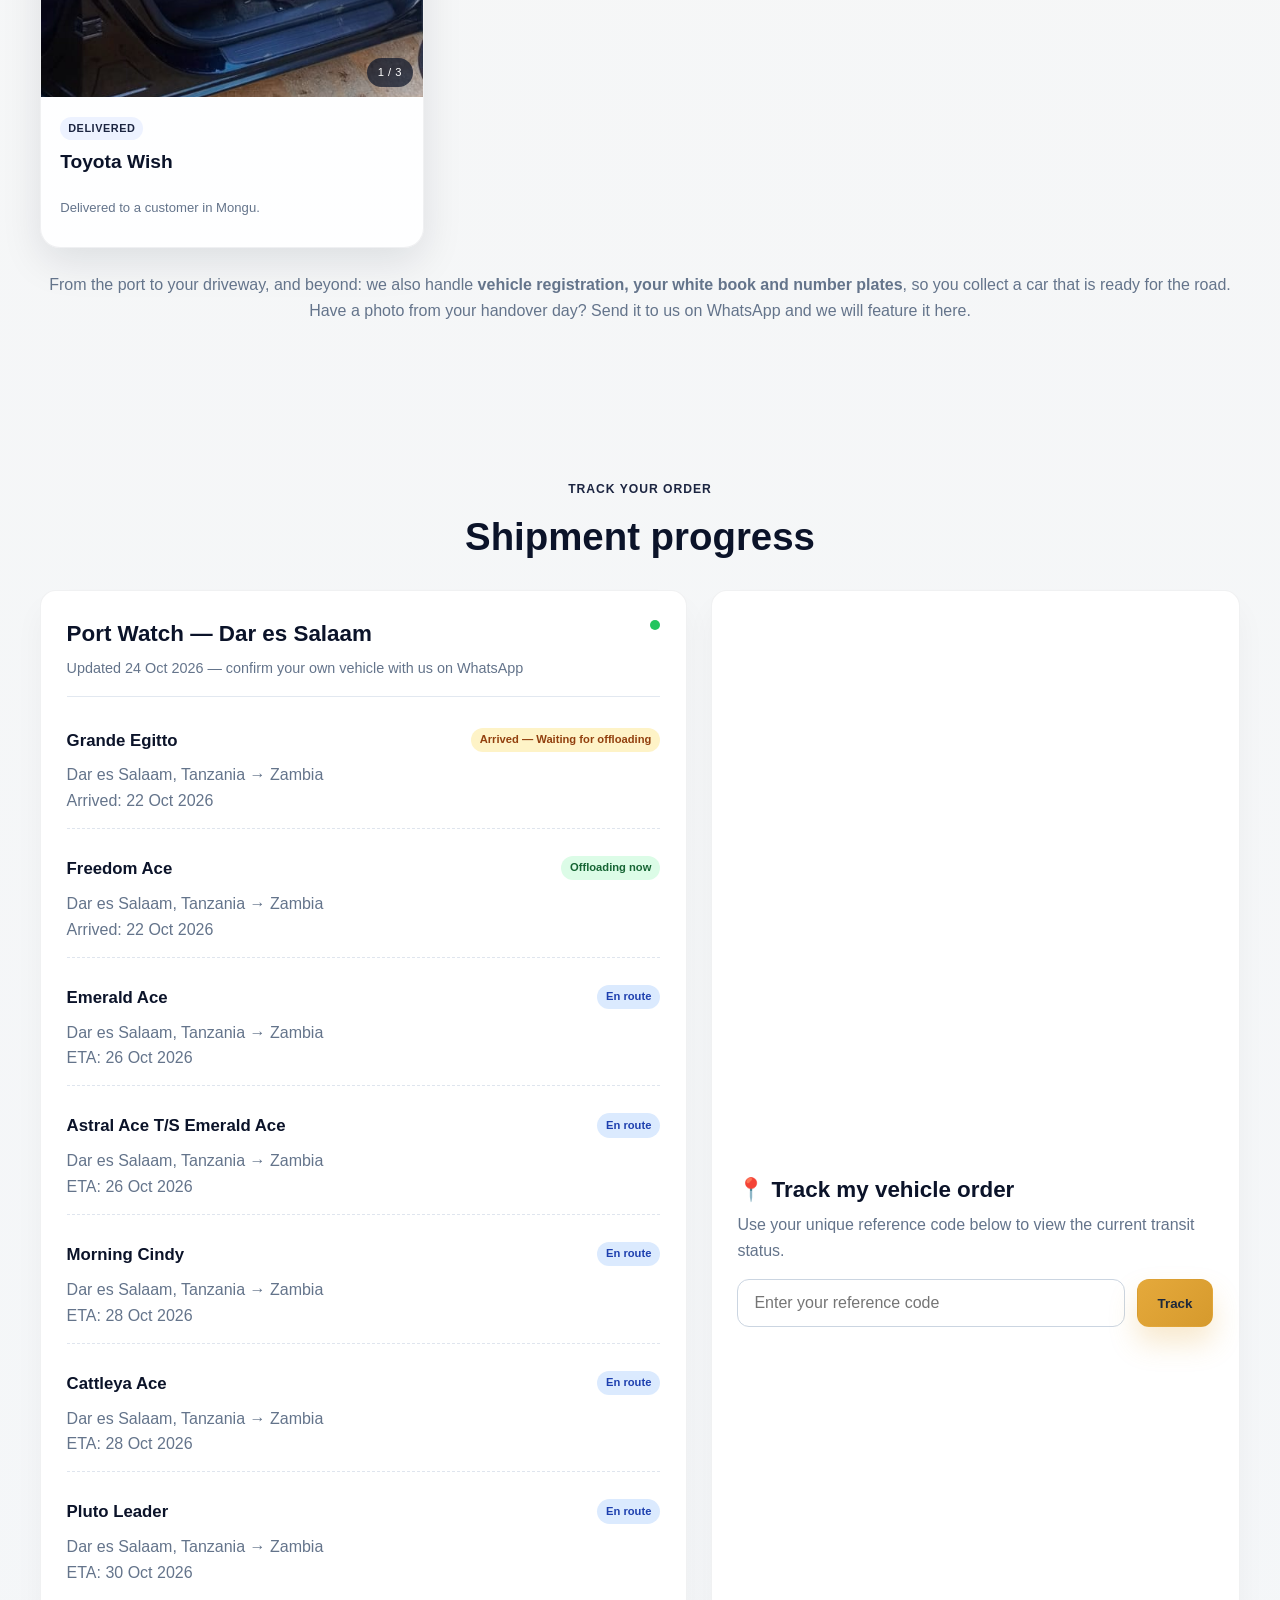
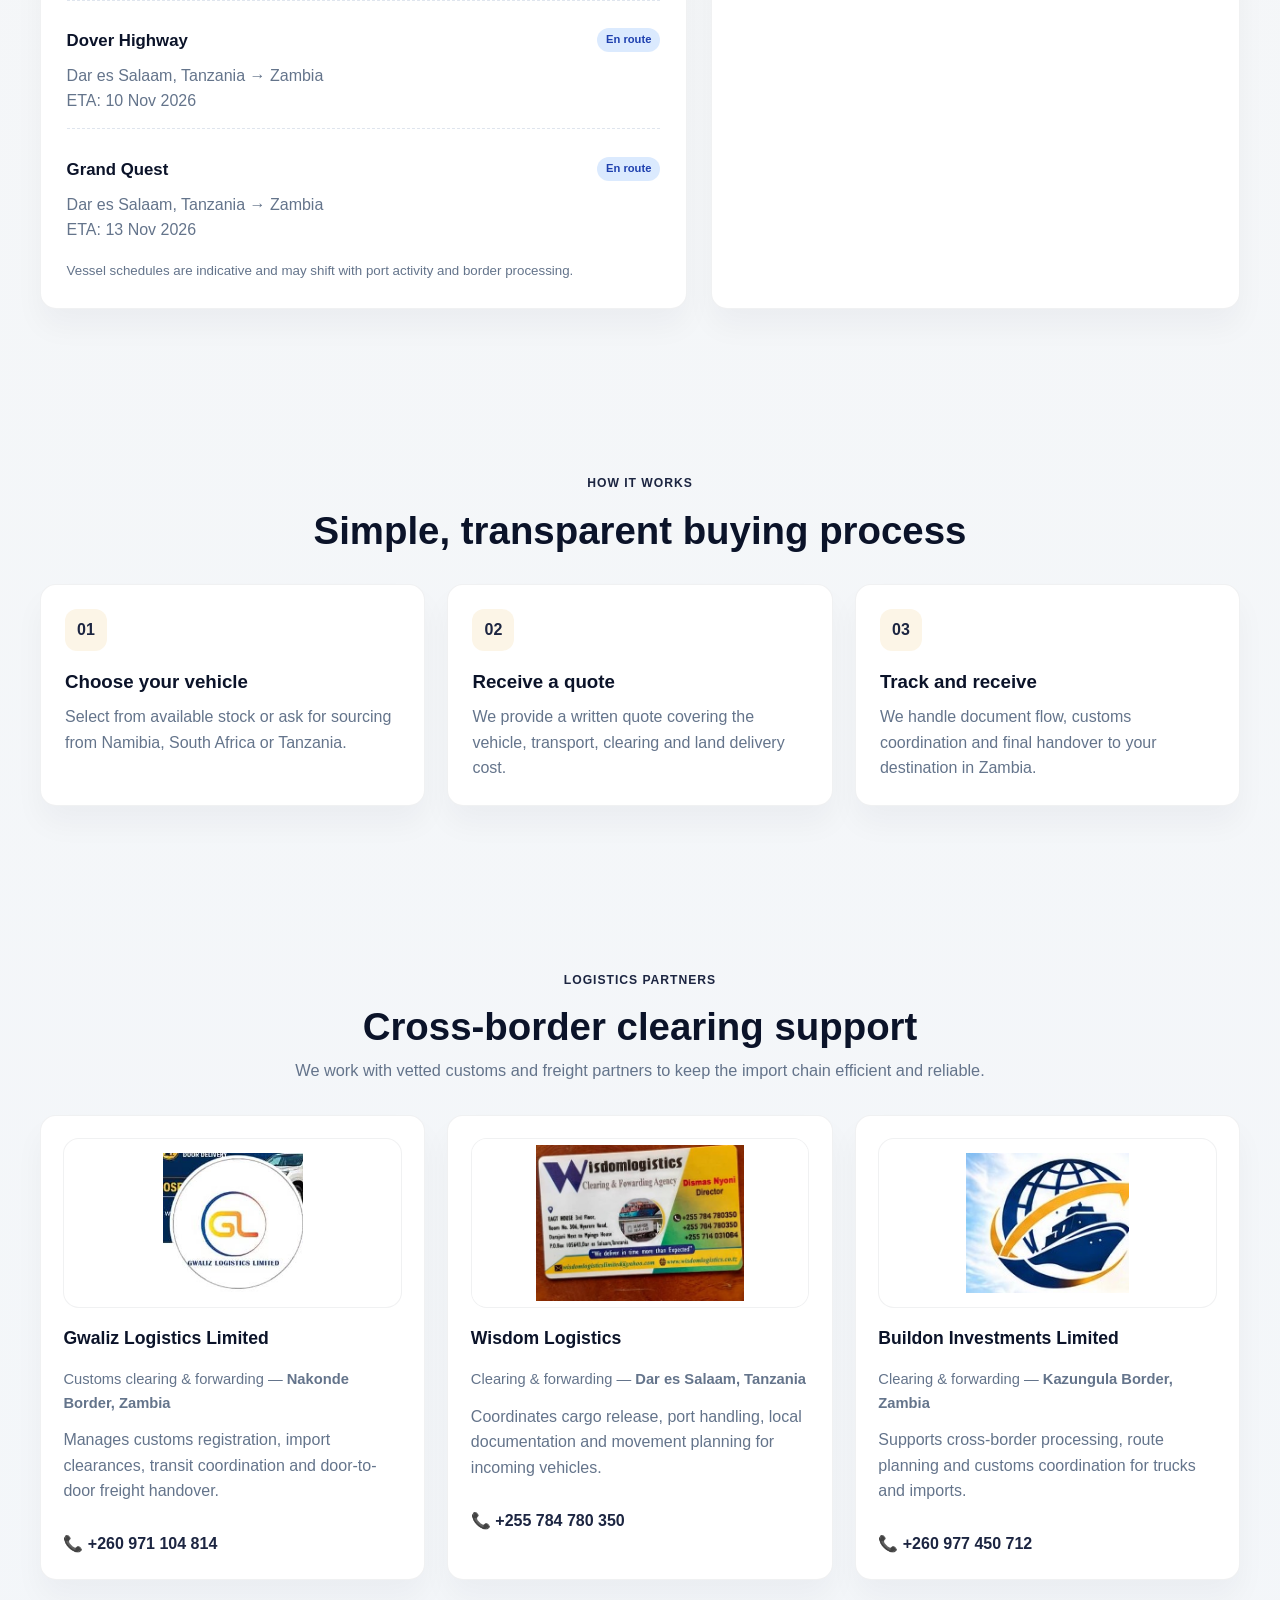
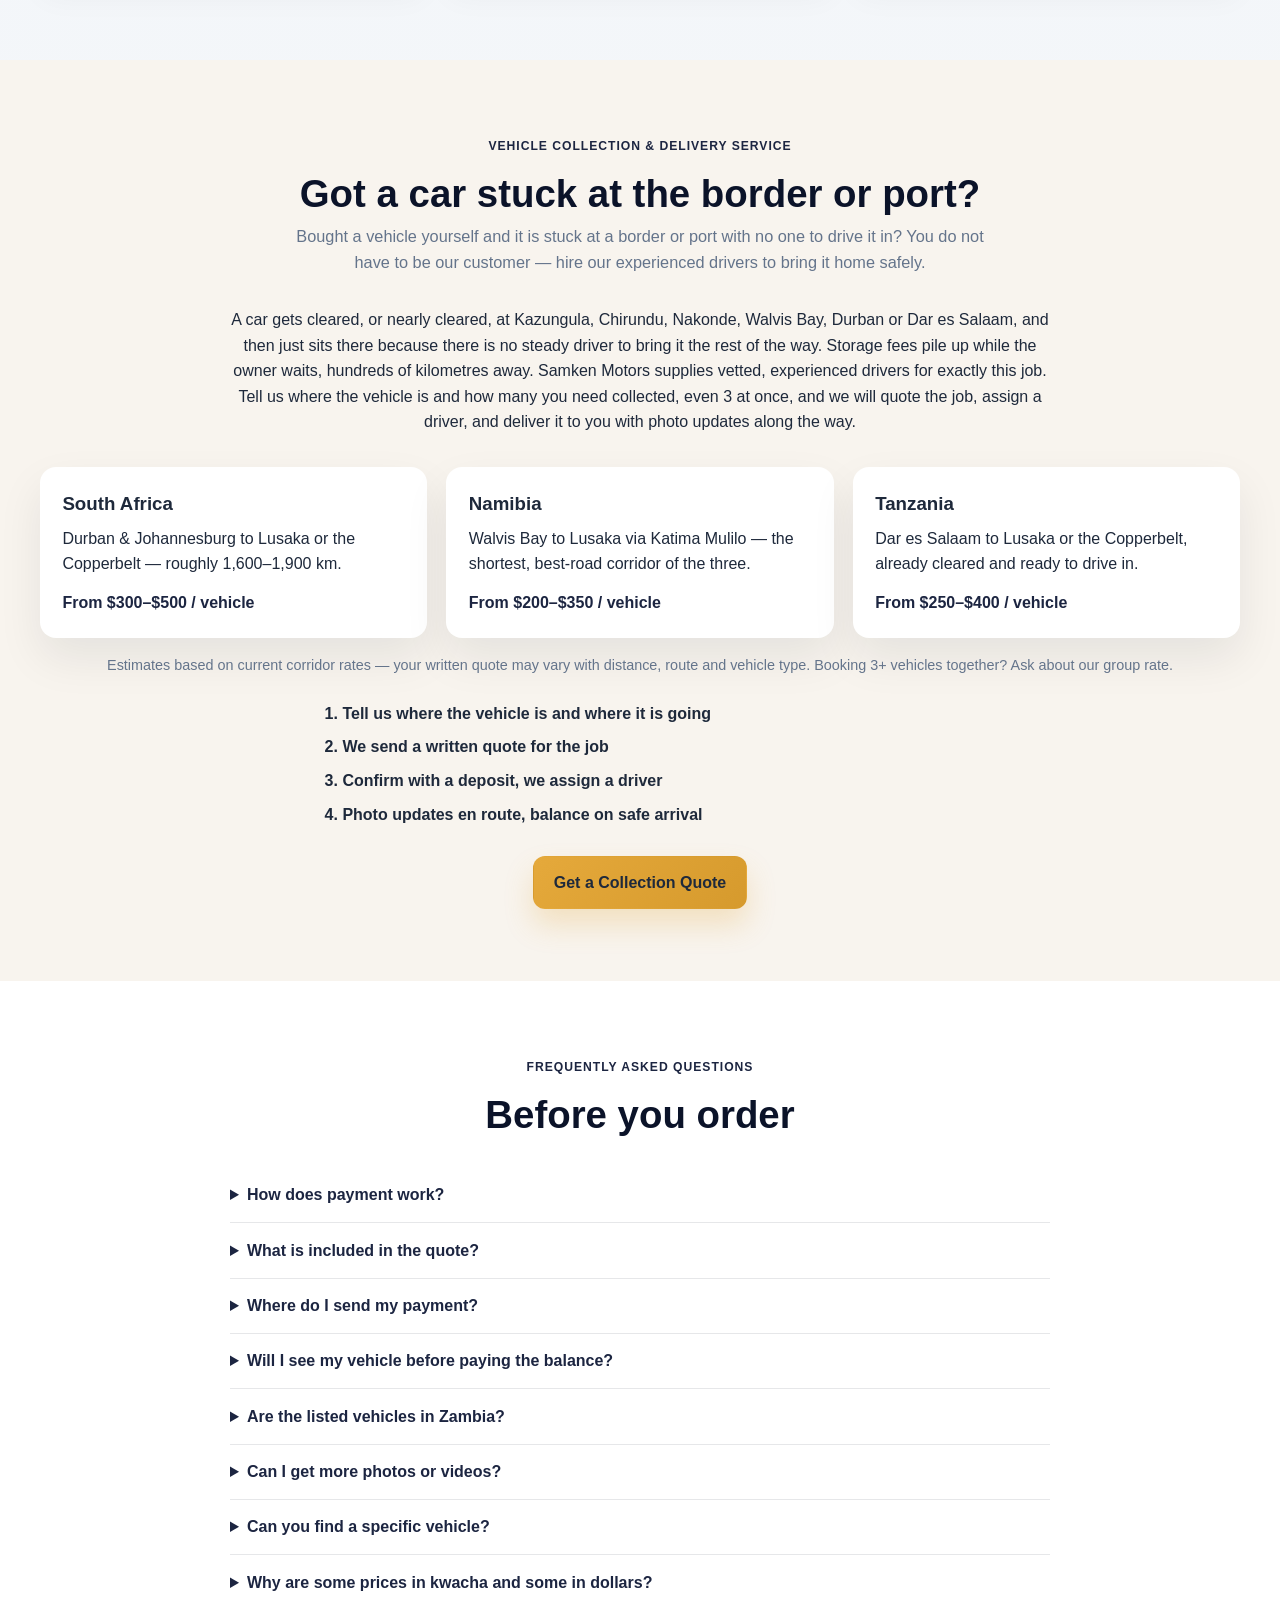
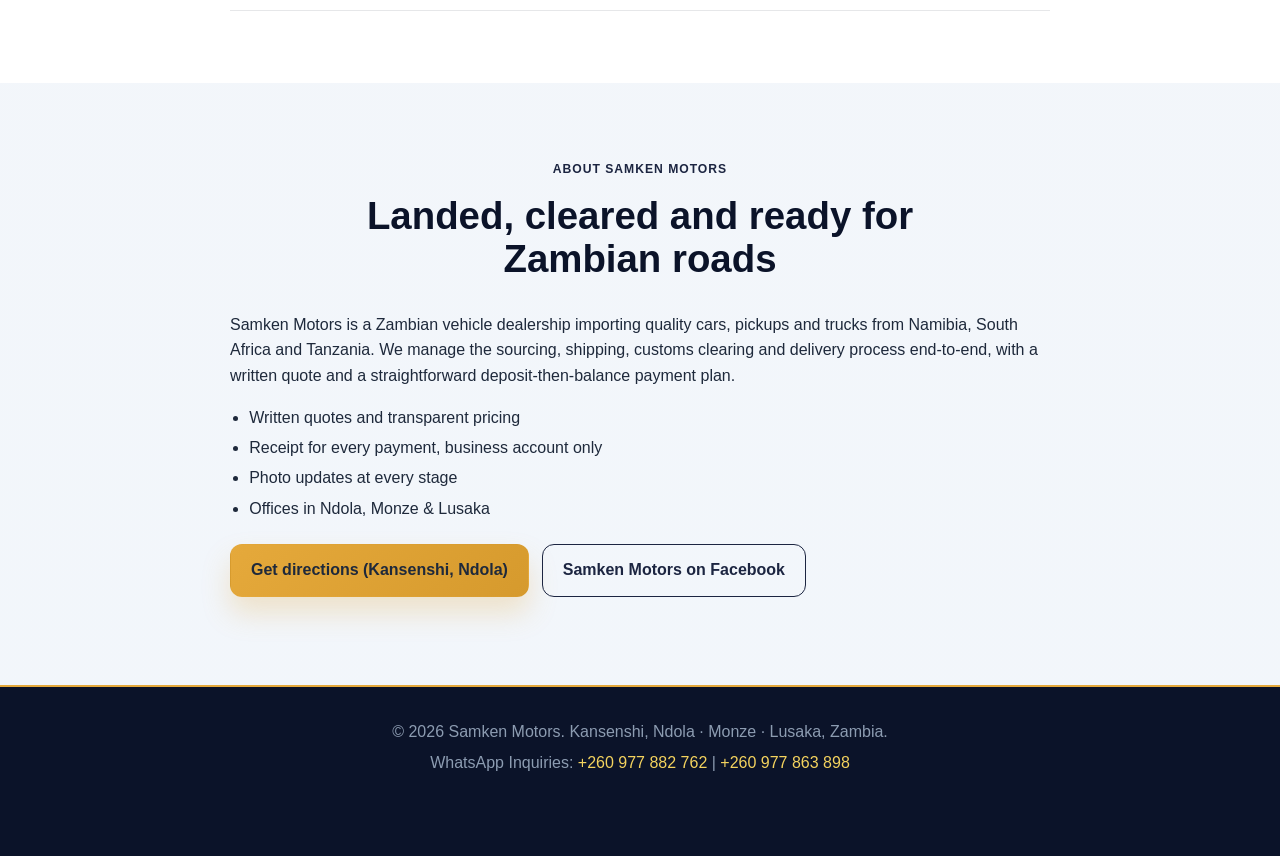
==== commit eeb111d8: "Add files via upload" ====
--- a/index.html
+++ b/index.html
@@ -83,10 +83,10 @@
 
       <section class="trust-strip" aria-label="Company highlights">
         <div class="container trust-grid">
-          <div><strong>Door-to-door</strong><span>delivery planning</span></div>
-          <div><strong>Pre-arrival</strong><span>quote and paperwork</span></div>
-          <div><strong>Regional</strong><span>Namibia • South Africa • Tanzania</span></div>
-          <div><strong>Support</strong><span>Border and customs help</span></div>
+          <div><strong>Deposit first</strong><span>One clear written quote, no surprises</span></div>
+          <div><strong>Real proof</strong><span>Our own delivery photos, not stock images</span></div>
+          <div><strong>We register it</strong><span>White book and number plates handled</span></div>
+          <div><strong>WhatsApp</strong><span>+260 977 882 762, we reply fast</span></div>
         </div>
       </section>
 
@@ -384,5 +384,7 @@
 
     <script src="vehicles.js"></script>
     <script src="script.js"></script>
+    <script src="enhance.js"></script>
+    <a class="wa-sticky" href="https://wa.me/260977882762?text=Hello%20SamKen%20Motors%2C%20I%20saw%20your%20website%20and%20I%20am%20interested%20in%20a%20vehicle" target="_blank" rel="noopener">💬 Chat with SamKen on WhatsApp</a>
   </body>
 </html>
--- a/styles.css
+++ b/styles.css
@@ -1041,3 +1041,23 @@
 .partner-logo-round { width: 140px; height: 140px; border-radius: 50%; object-fit: cover; box-shadow: 0 4px 14px rgba(15,23,42,.15); }
 .partner-logo-card { width: 100%; height: 100%; max-width: 100%; max-height: 100%; object-fit: contain; padding: 6px; background: #fff; }
 .partner-media { background: #fff; }
+
+/* ===== Batch 1 upgrade: cards, ribbons, filters, sticky WhatsApp ===== */
+.car-card { border-radius: 20px; overflow: hidden; box-shadow: 0 14px 40px rgba(11,19,41,.10); transition: transform .25s ease, box-shadow .25s ease; scroll-margin-top: 90px; }
+.car-card:hover { transform: translateY(-4px); box-shadow: 0 22px 50px rgba(11,19,41,.18); }
+.car-card[hidden] { display: none; }
+.car-image-frame, .car-image-placeholder { position: relative; }
+.car-price-tag { display: inline-block; background: linear-gradient(135deg, #e5a93b, #f4d35e); color: #0b1329; font-weight: 800; padding: .3rem .9rem; border-radius: 999px; }
+.car-ribbon { position: absolute; top: 12px; left: 12px; z-index: 3; background: #0b1329; color: #f4d35e; font-size: .72rem; font-weight: 800; letter-spacing: .06em; text-transform: uppercase; padding: .35rem .8rem; border-radius: 999px; box-shadow: 0 6px 16px rgba(0,0,0,.3); }
+.car-card.is-sold img { filter: grayscale(1) brightness(.8); }
+.car-card.is-sold .car-ribbon { background: #b91c1c; color: #fff; }
+.btn-share { display: block; width: 100%; margin-top: .6rem; background: transparent; color: #1c2541; border: 2px solid #1c2541; border-radius: 12px; padding: .65rem 1rem; font-weight: 700; cursor: pointer; }
+.btn-share:hover { background: #1c2541; color: #fff; }
+.filter-bar { display: flex; gap: .6rem; overflow-x: auto; padding: .2rem 0 1.4rem; scrollbar-width: none; }
+.filter-bar::-webkit-scrollbar { display: none; }
+.chip { flex: 0 0 auto; border: 2px solid #d5dbe8; background: #fff; color: #1c2541; border-radius: 999px; padding: .5rem 1.1rem; font-weight: 700; cursor: pointer; }
+.chip.active { background: #0b1329; border-color: #0b1329; color: #f4d35e; }
+.trust-grid strong { color: #e5a93b; }
+.wa-sticky { position: fixed; right: 16px; bottom: 16px; z-index: 999; background: #25d366; color: #fff; font-weight: 800; text-decoration: none; padding: .85rem 1.3rem; border-radius: 999px; box-shadow: 0 10px 28px rgba(0,0,0,.35); }
+.main-footer { padding-bottom: 5rem; }
+@media (max-width: 640px) { .wa-sticky { left: 12px; right: 12px; bottom: 12px; text-align: center; } }
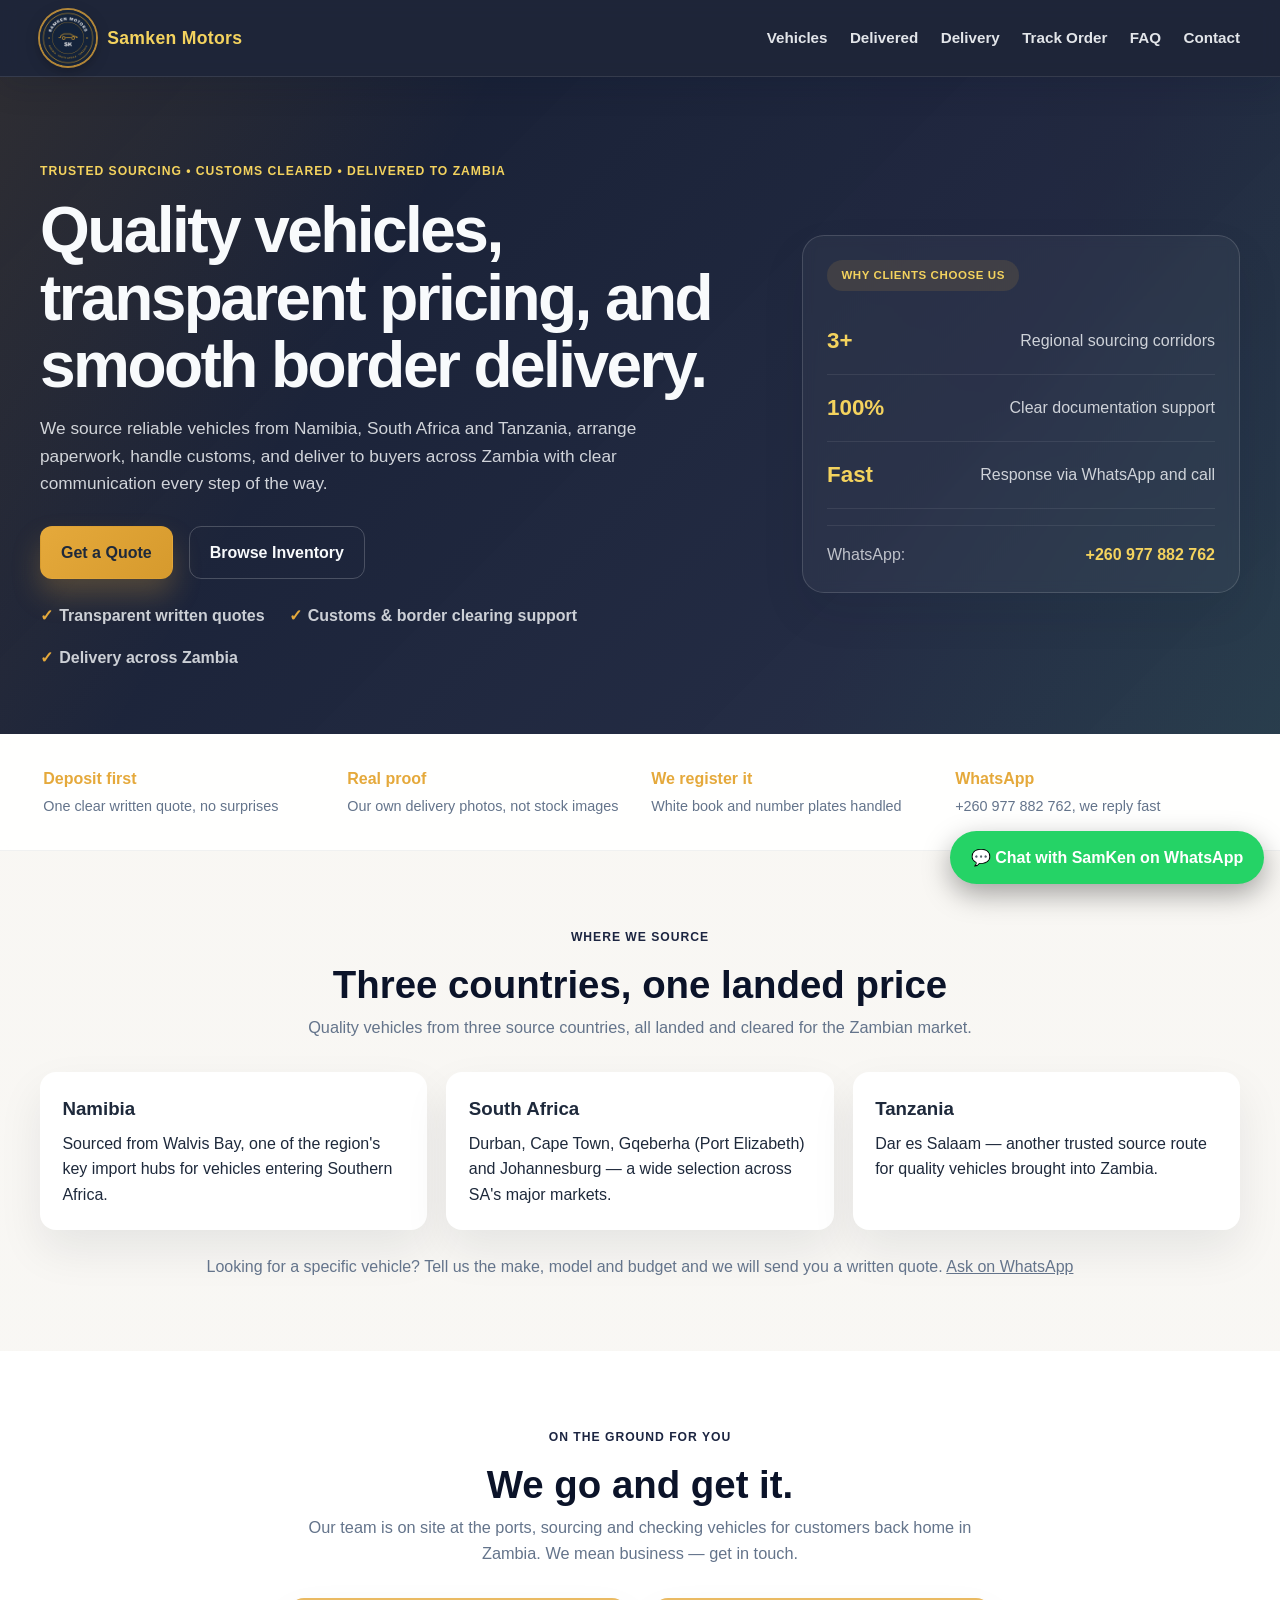
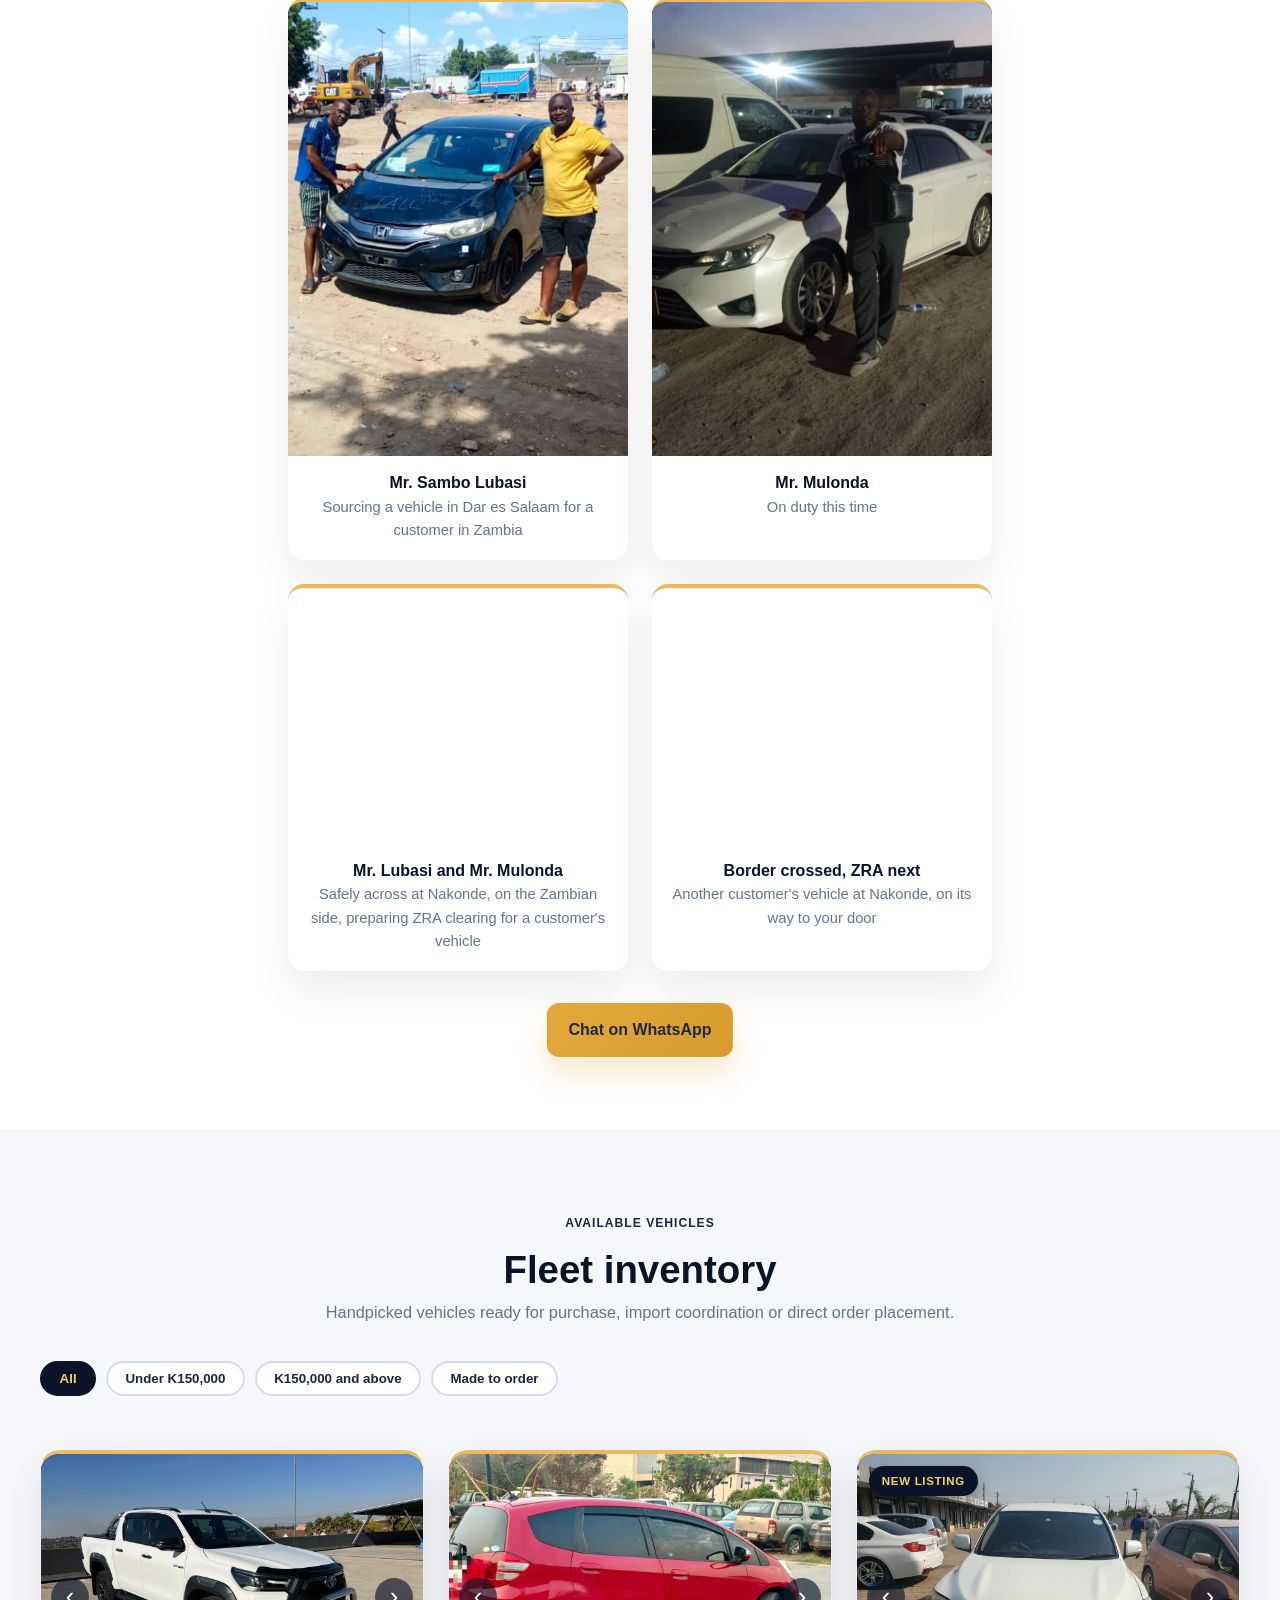
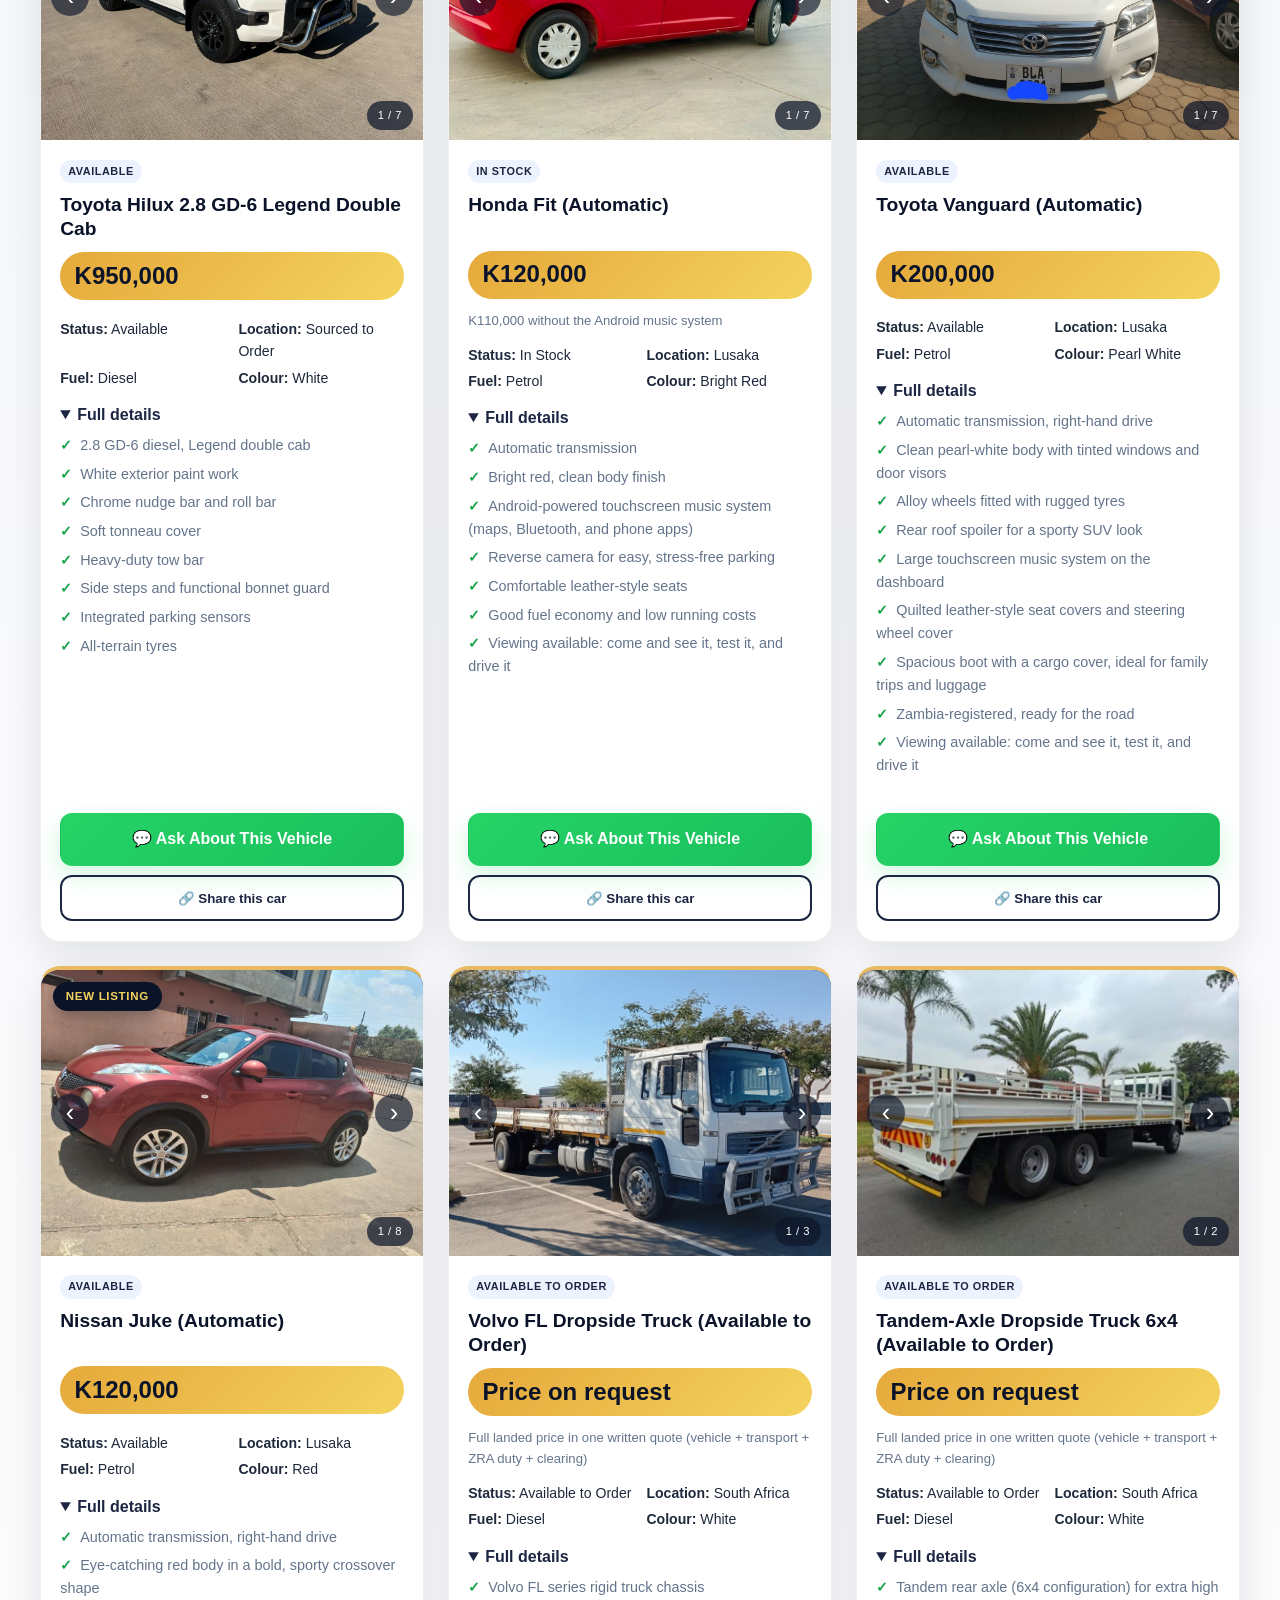
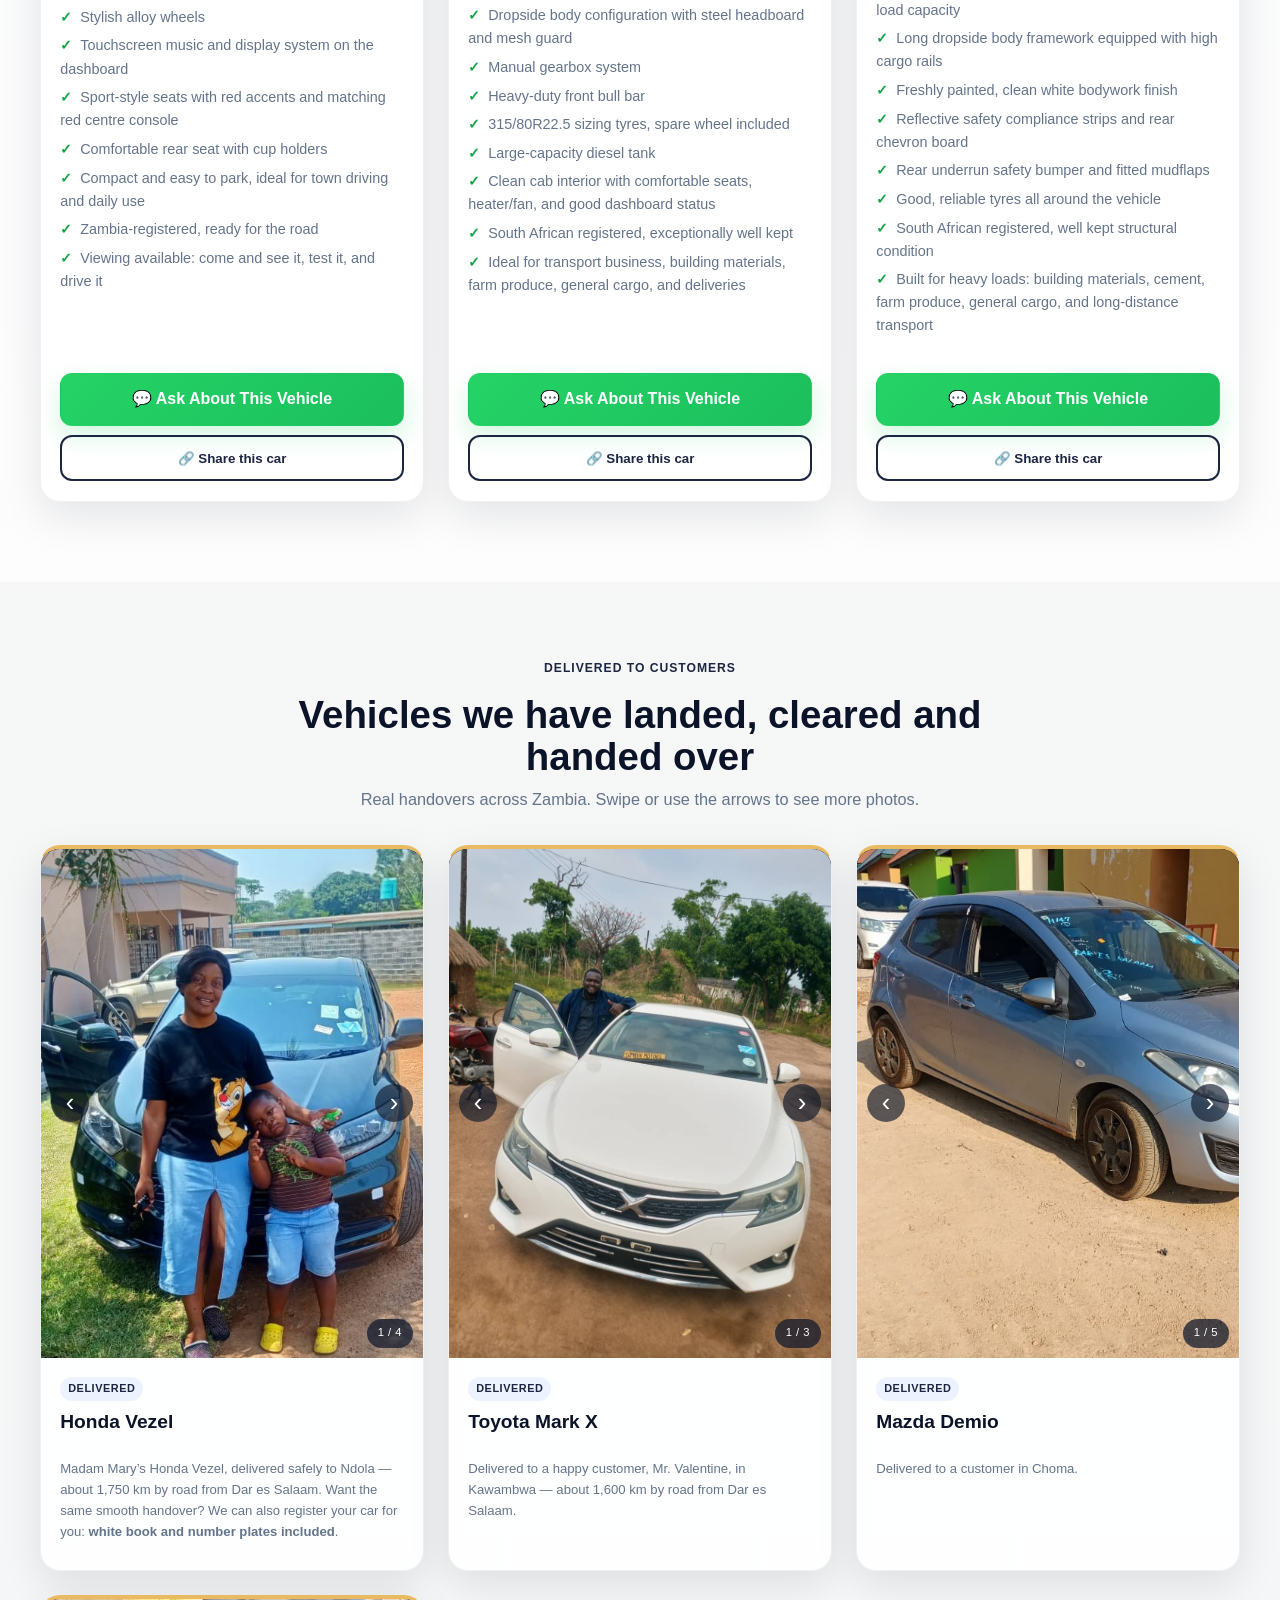
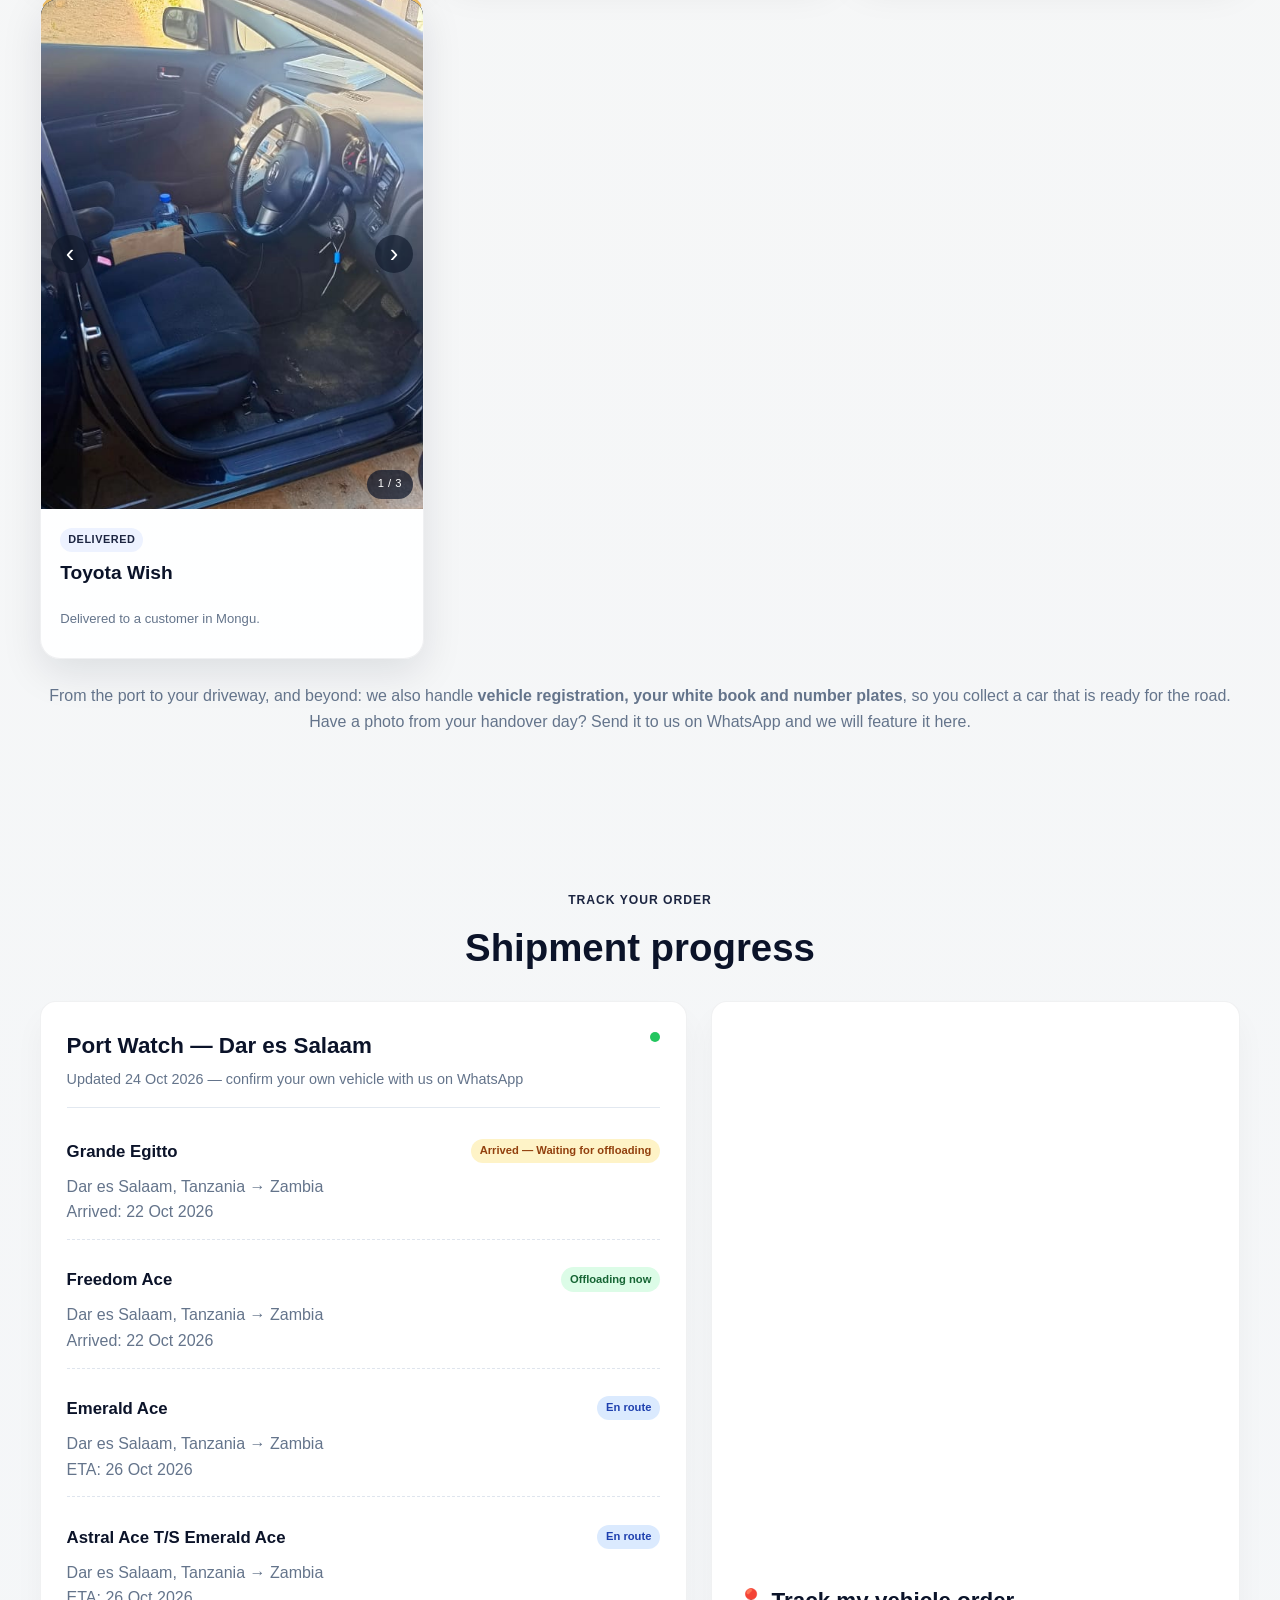
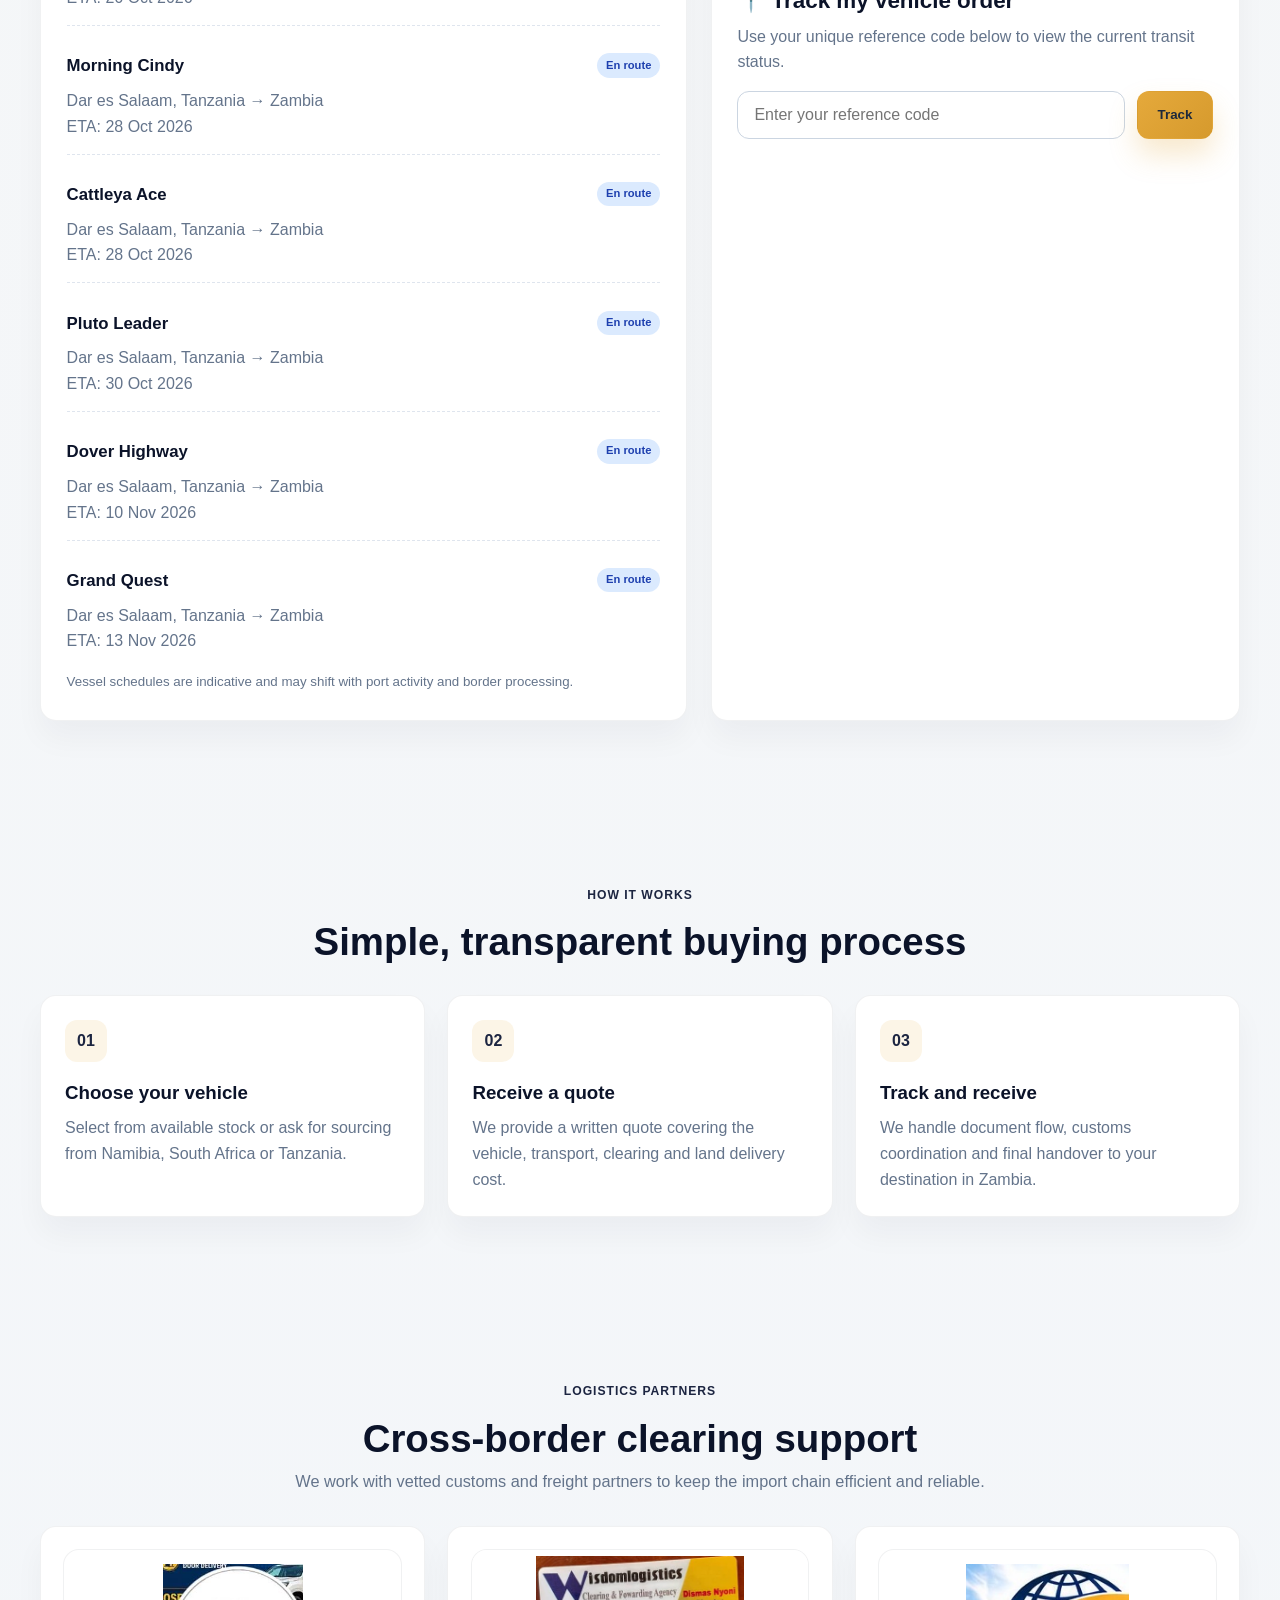
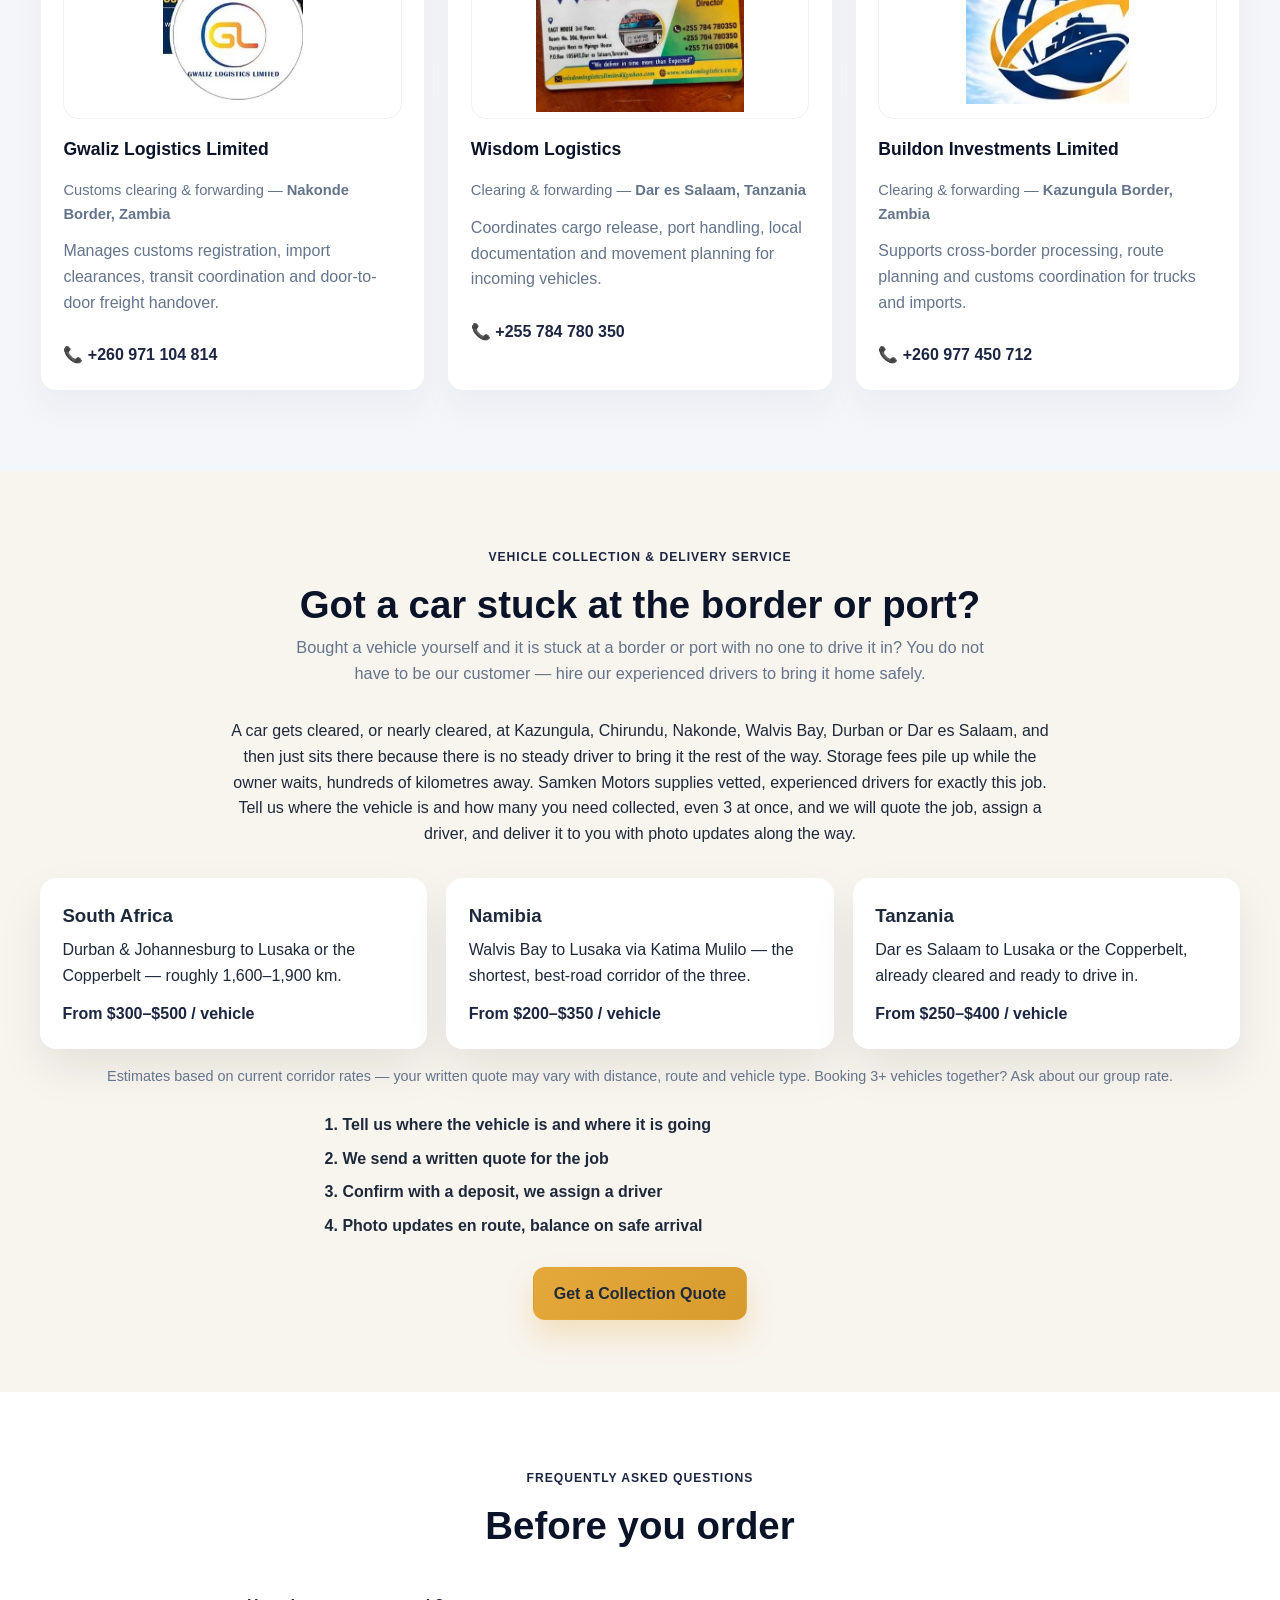
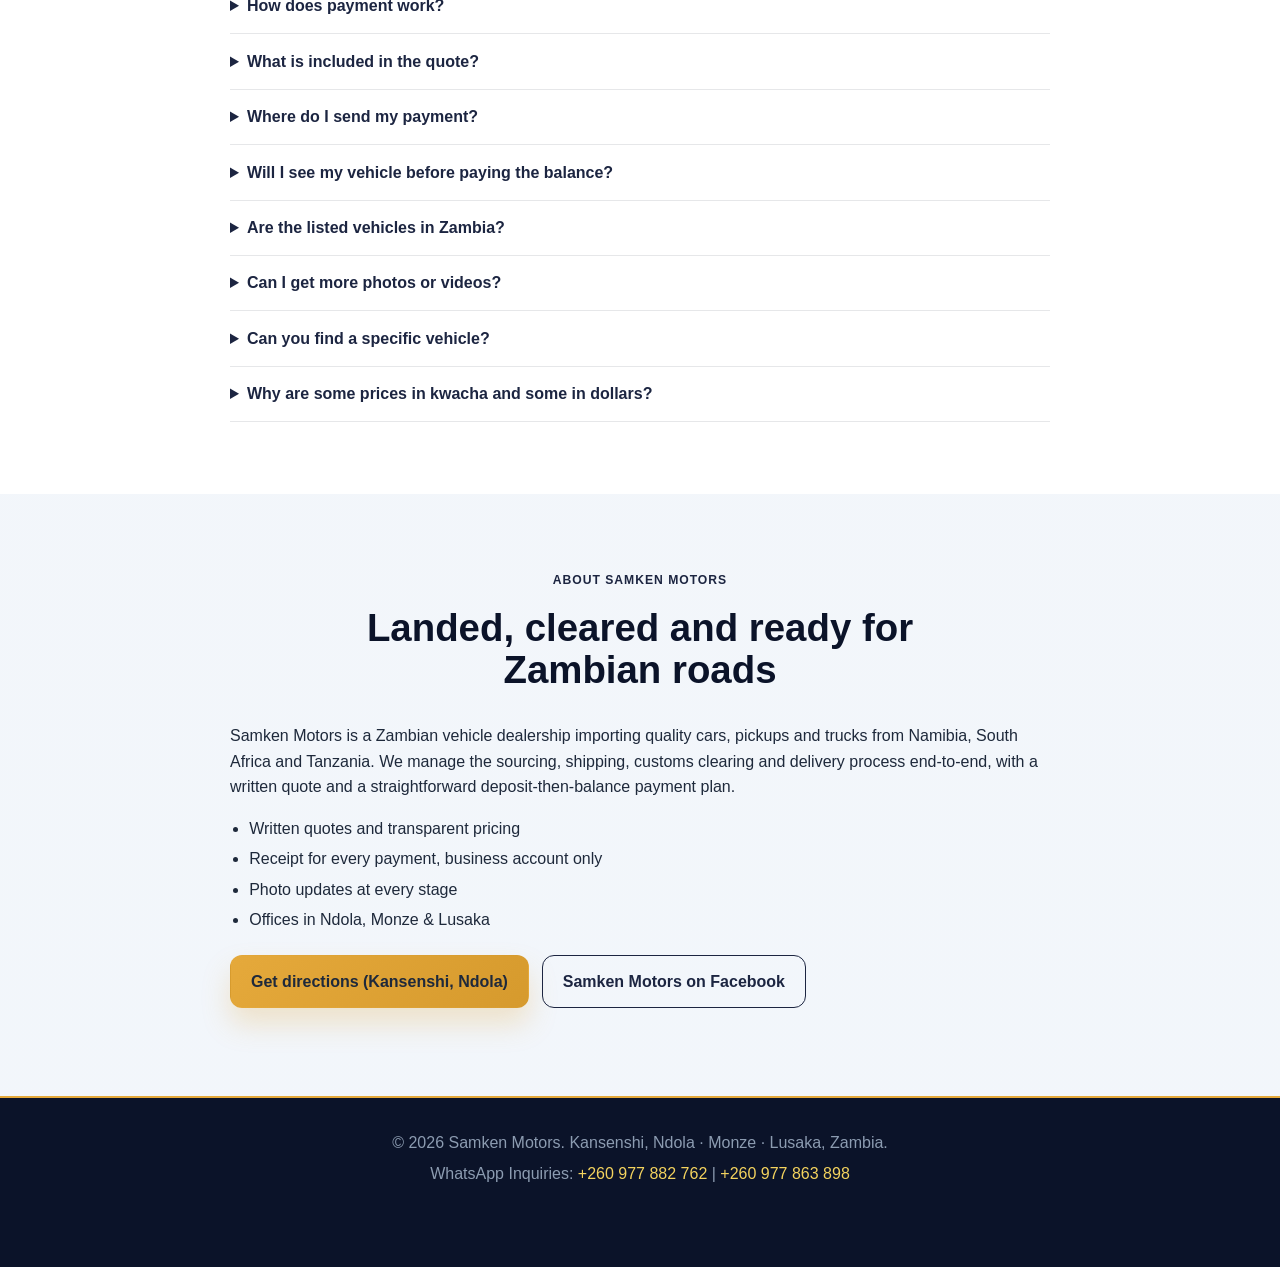
==== commit b8da5756: "Add files via upload" ====
--- a/index.html
+++ b/index.html
@@ -126,6 +126,14 @@
               <img src="images/team-mulonda-on-duty-1.jpg" alt="Mr. Mulonda on duty with a vehicle for a Samken Motors customer" loading="lazy" onerror="this.classList.add('img-broken')" />
               <figcaption><strong>Mr. Mulonda</strong><br>On duty this time</figcaption>
             </figure>
+            <figure class="ground-figure ground-figure--wide">
+              <img src="images/ground-nakonde-zra-1.jpg" alt="Mr. Lubasi and Mr. Mulonda at Nakonde on the Zambian side of the border with a customer's vehicle, preparing for ZRA clearing" loading="lazy" onerror="this.classList.add('img-broken')" />
+              <figcaption><strong>Mr. Lubasi and Mr. Mulonda</strong><br>Safely across at Nakonde, on the Zambian side, preparing ZRA clearing for a customer's vehicle</figcaption>
+            </figure>
+            <figure class="ground-figure ground-figure--wide">
+              <img src="images/ground-nakonde-zra-2.jpg" alt="White Toyota Mark X at Nakonde after crossing into Zambia, ready for ZRA clearing" loading="lazy" onerror="this.classList.add('img-broken')" />
+              <figcaption><strong>Border crossed, ZRA next</strong><br>Another customer's vehicle at Nakonde, on its way to your door</figcaption>
+            </figure>
           </div>
           <p class="delivery-cta"><a class="btn btn-primary" href="https://wa.me/260977882762" target="_blank" rel="noopener">Chat on WhatsApp</a></p>
         </div>
--- a/styles.css
+++ b/styles.css
@@ -1061,3 +1061,5 @@
 .wa-sticky { position: fixed; right: 16px; bottom: 16px; z-index: 999; background: #25d366; color: #fff; font-weight: 800; text-decoration: none; padding: .85rem 1.3rem; border-radius: 999px; box-shadow: 0 10px 28px rgba(0,0,0,.35); }
 .main-footer { padding-bottom: 5rem; }
 @media (max-width: 640px) { .wa-sticky { left: 12px; right: 12px; bottom: 12px; text-align: center; } }
+
+.ground-figure--wide img { aspect-ratio: 4 / 3; object-position: center; }
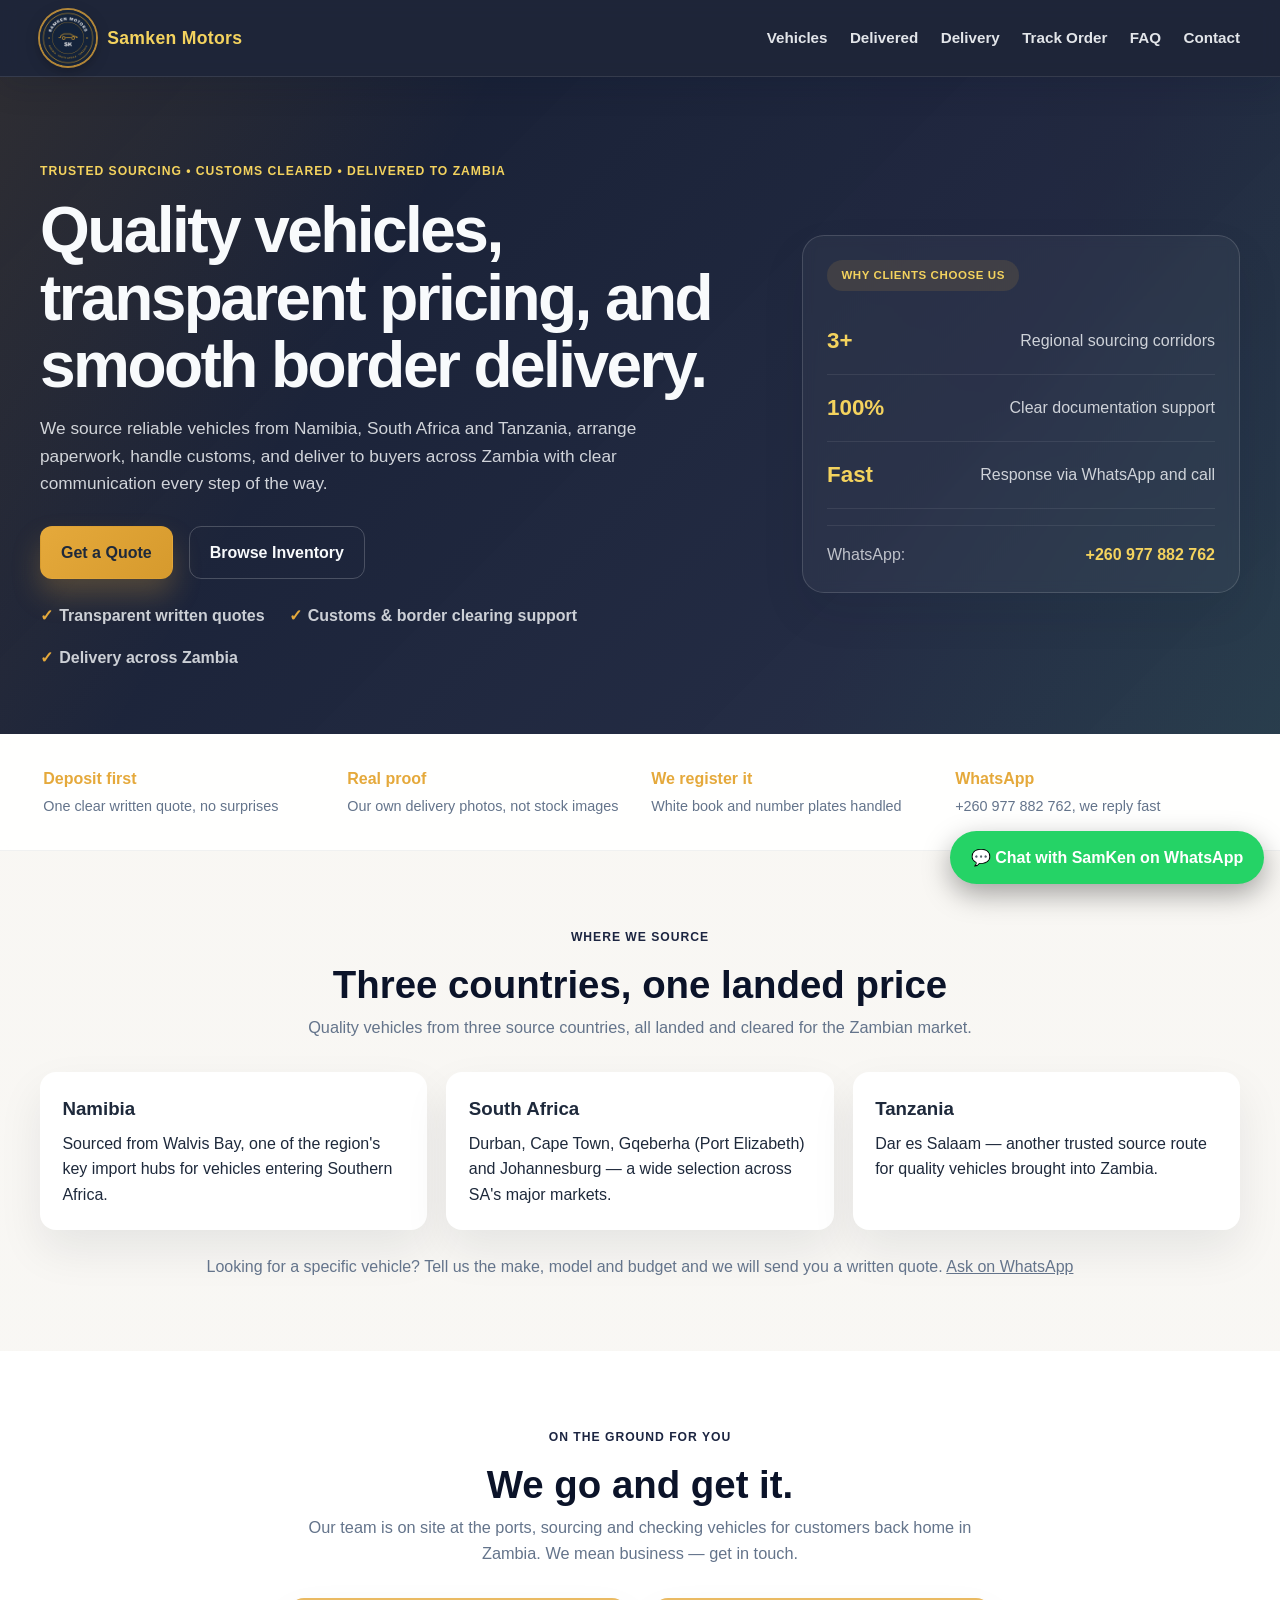
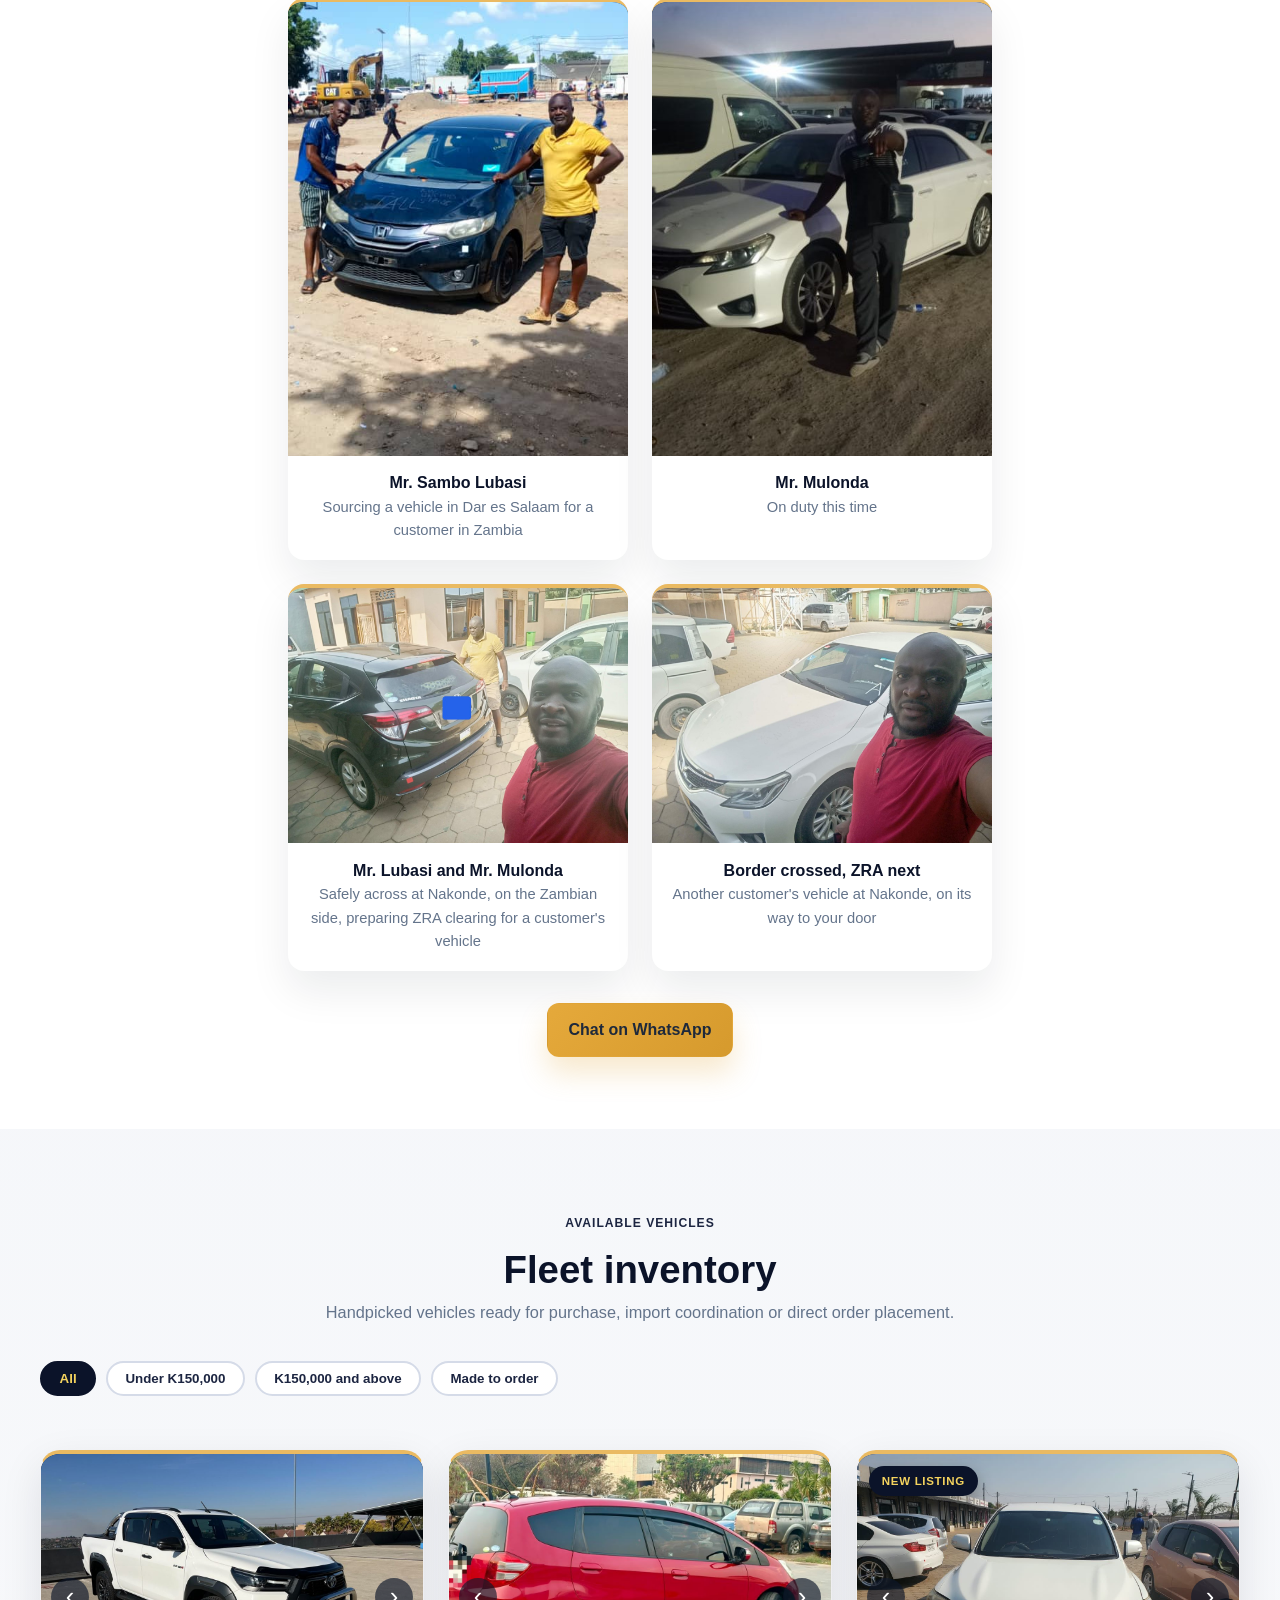
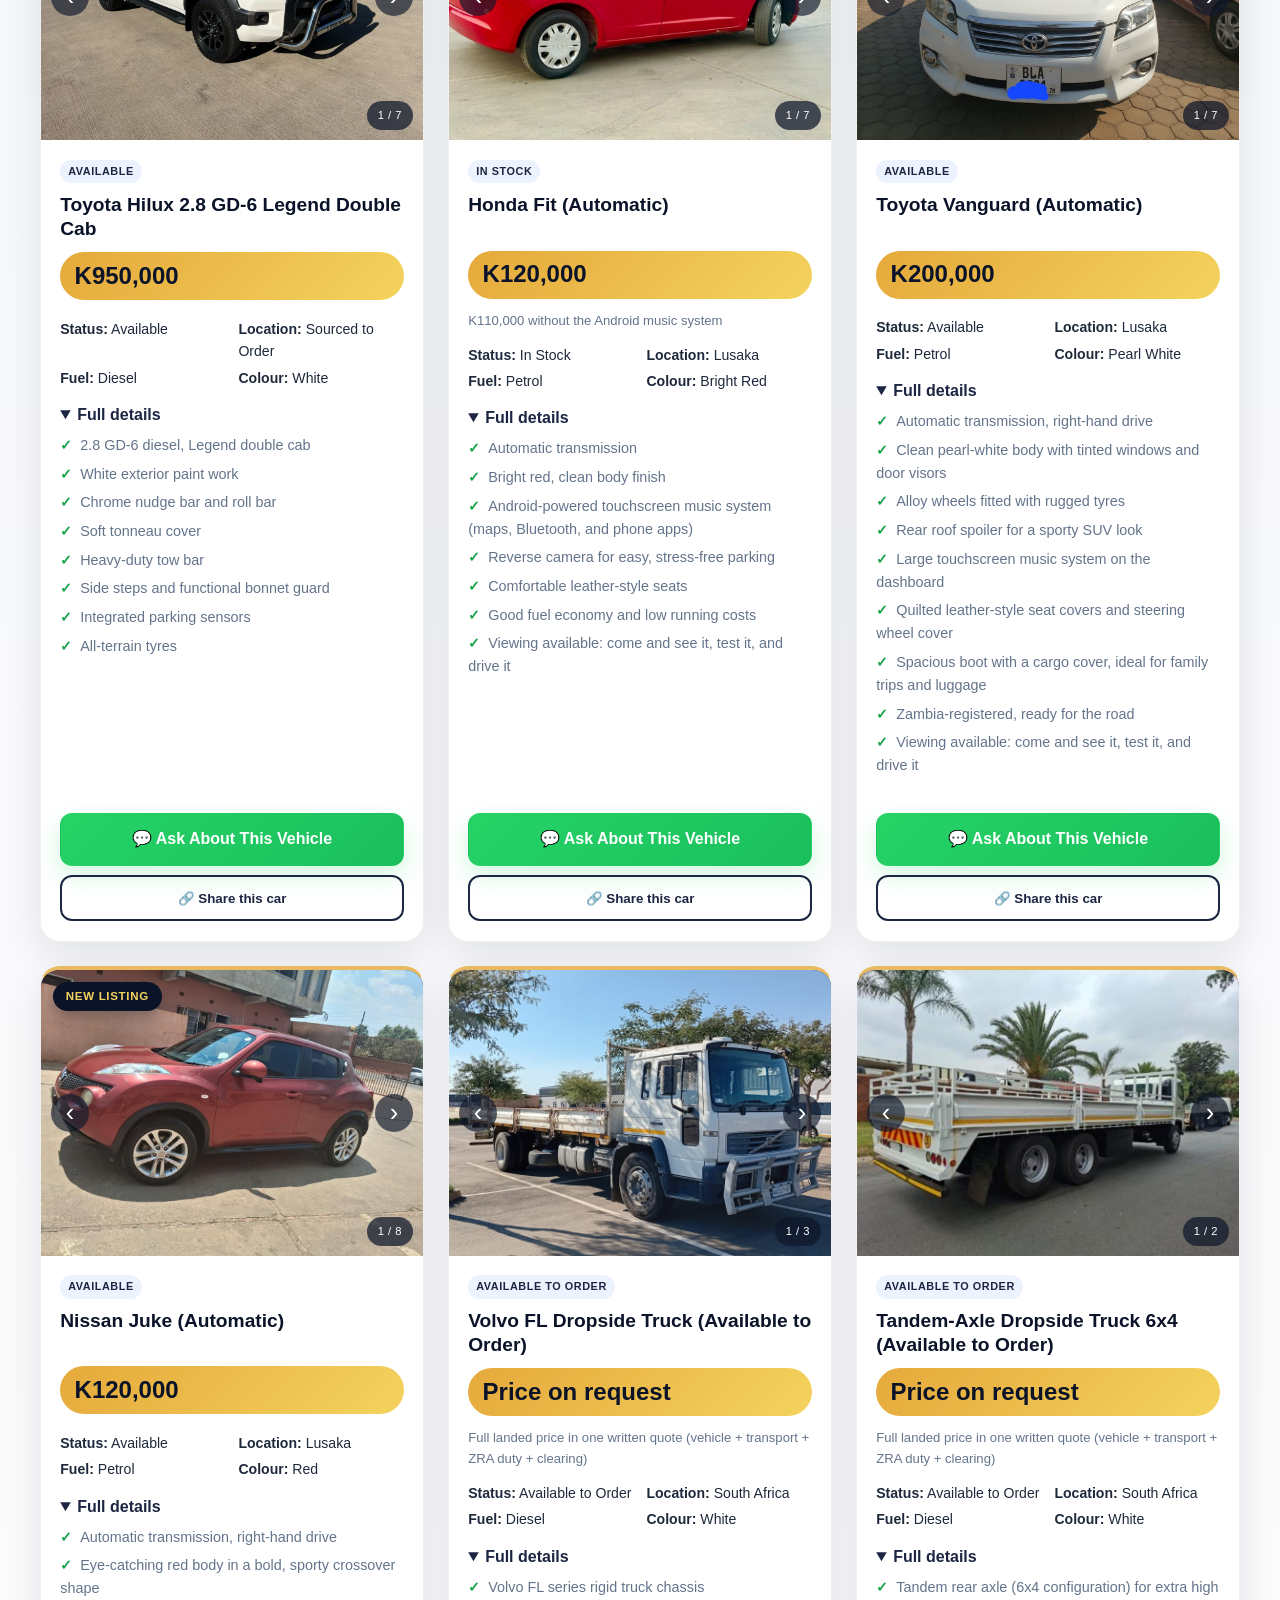
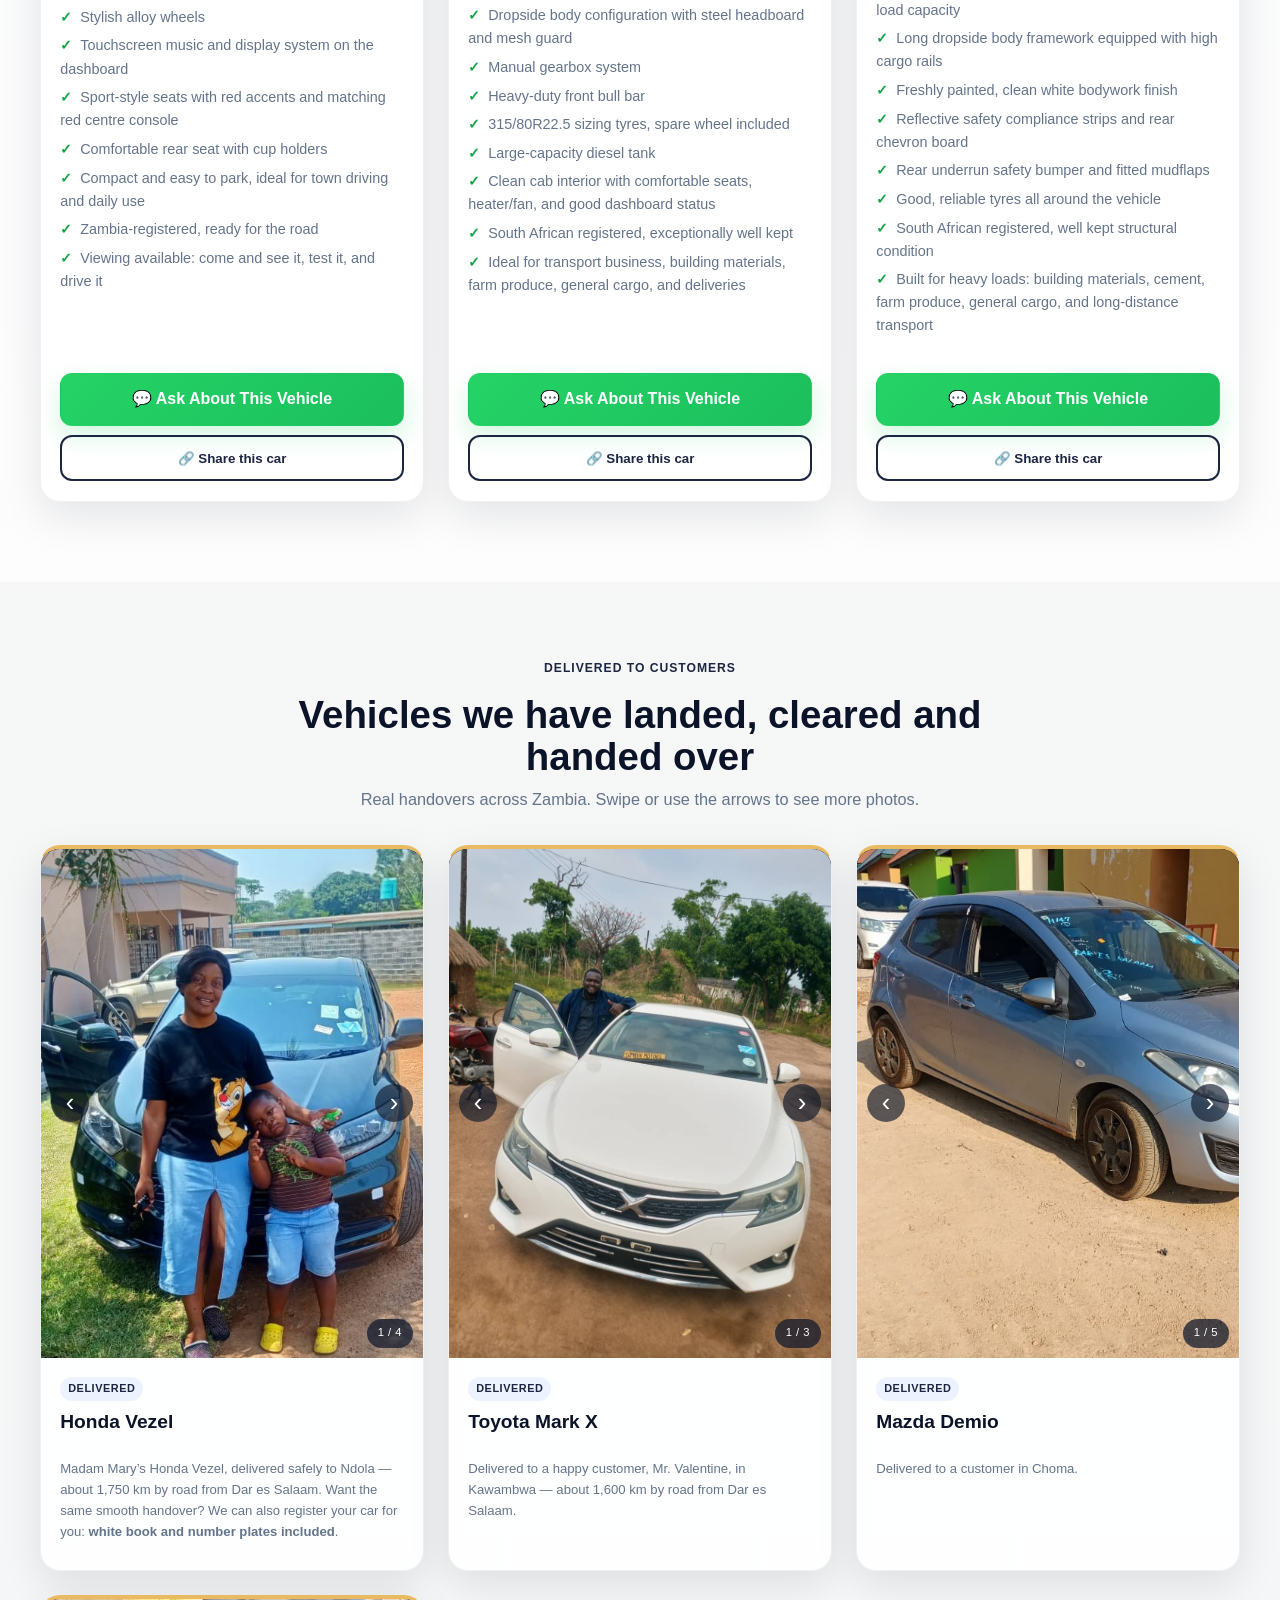
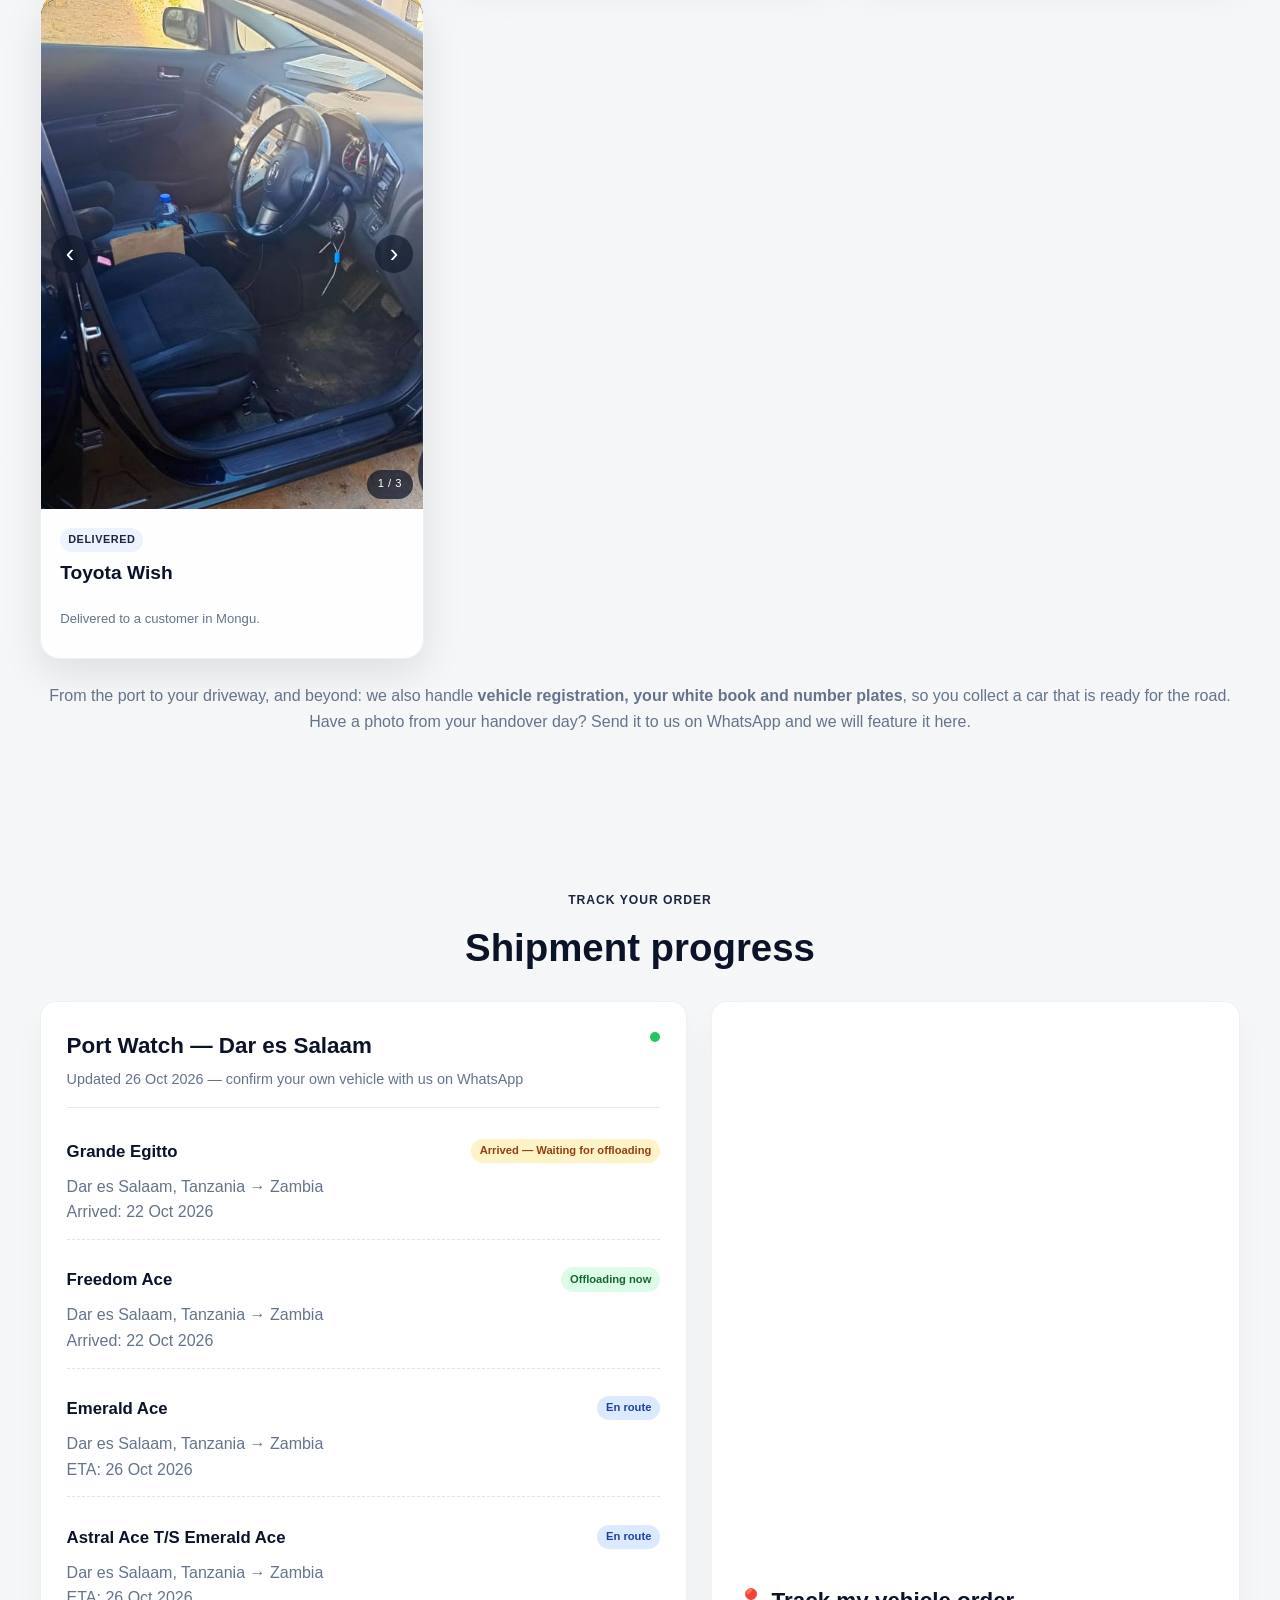
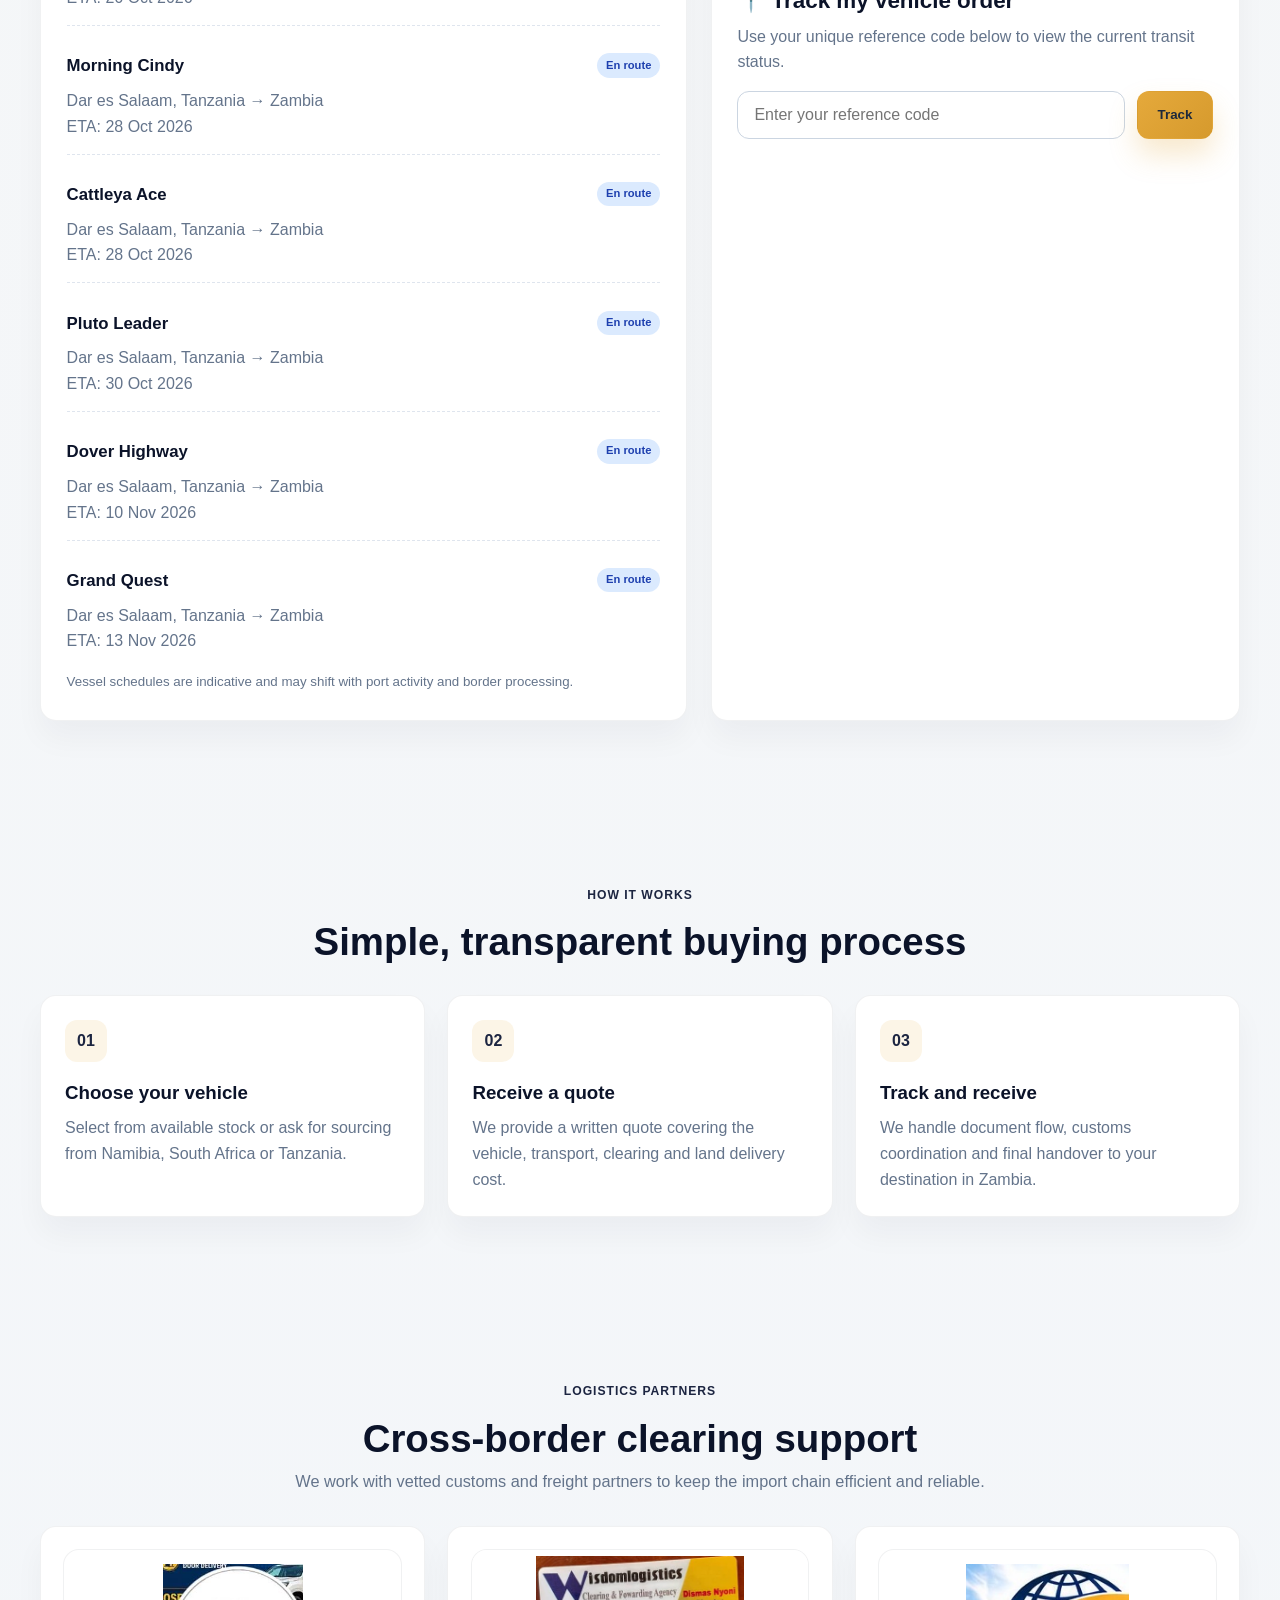
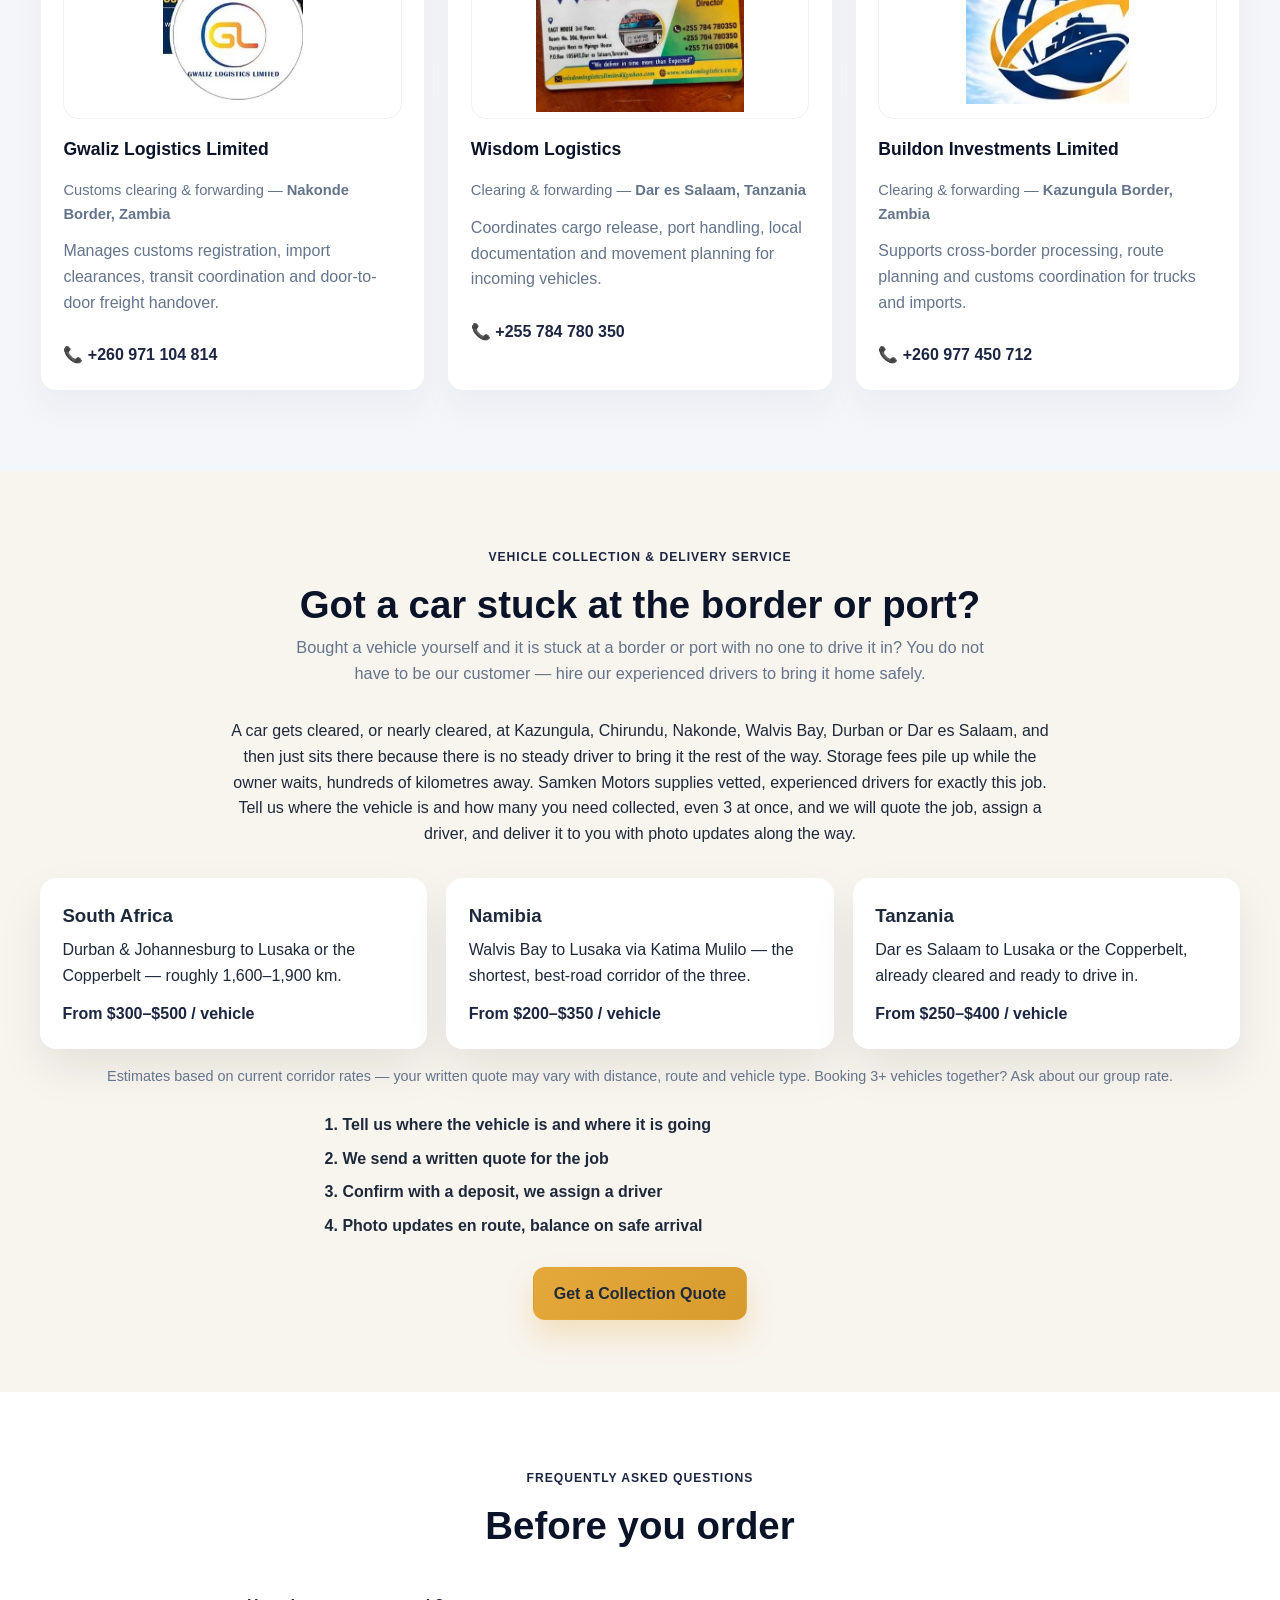
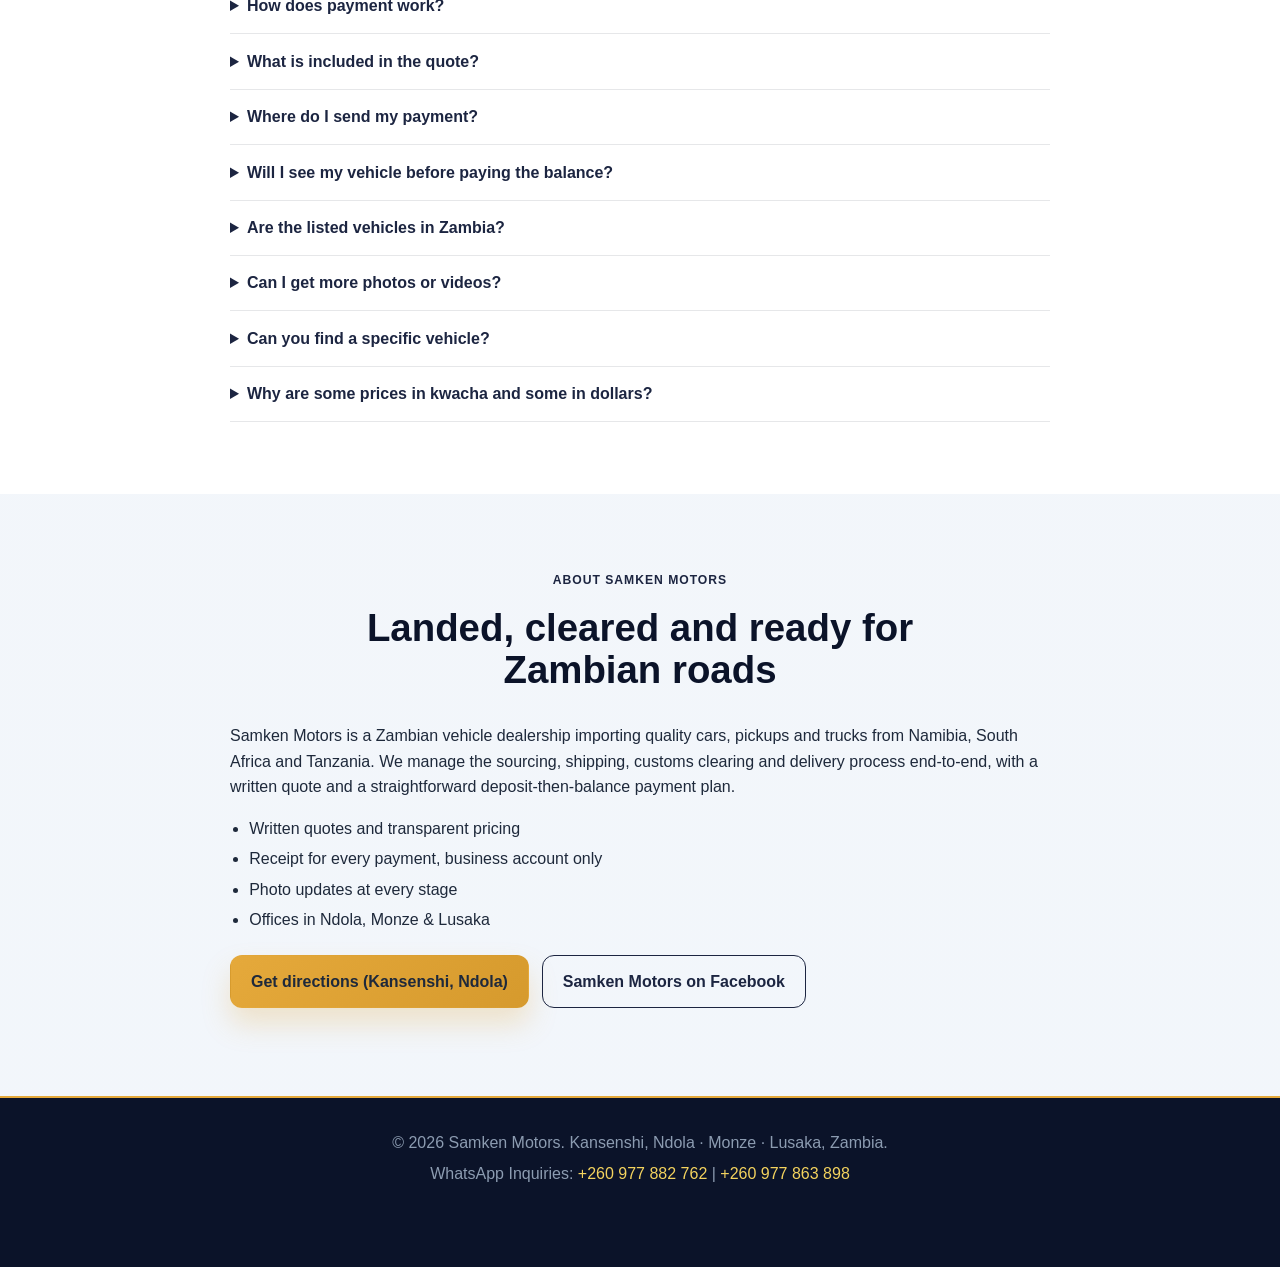
==== commit 82bbbe38: "Add files via upload" ====
--- a/index.html
+++ b/index.html
@@ -176,7 +176,7 @@
               <div class="card-header">
                 <span class="pulse-indicator"></span>
                 <h3>Port Watch — Dar es Salaam</h3>
-                <p class="timestamp">Updated 24 Oct 2026 — confirm your own vehicle with us on WhatsApp</p>
+                <p class="timestamp">Updated 26 Oct 2026 — confirm your own vehicle with us on WhatsApp</p>
               </div>
 
               <div class="vessel-list" id="vessel-list-target"><p class="tracker-loading">Loading shipment status…</p></div>
